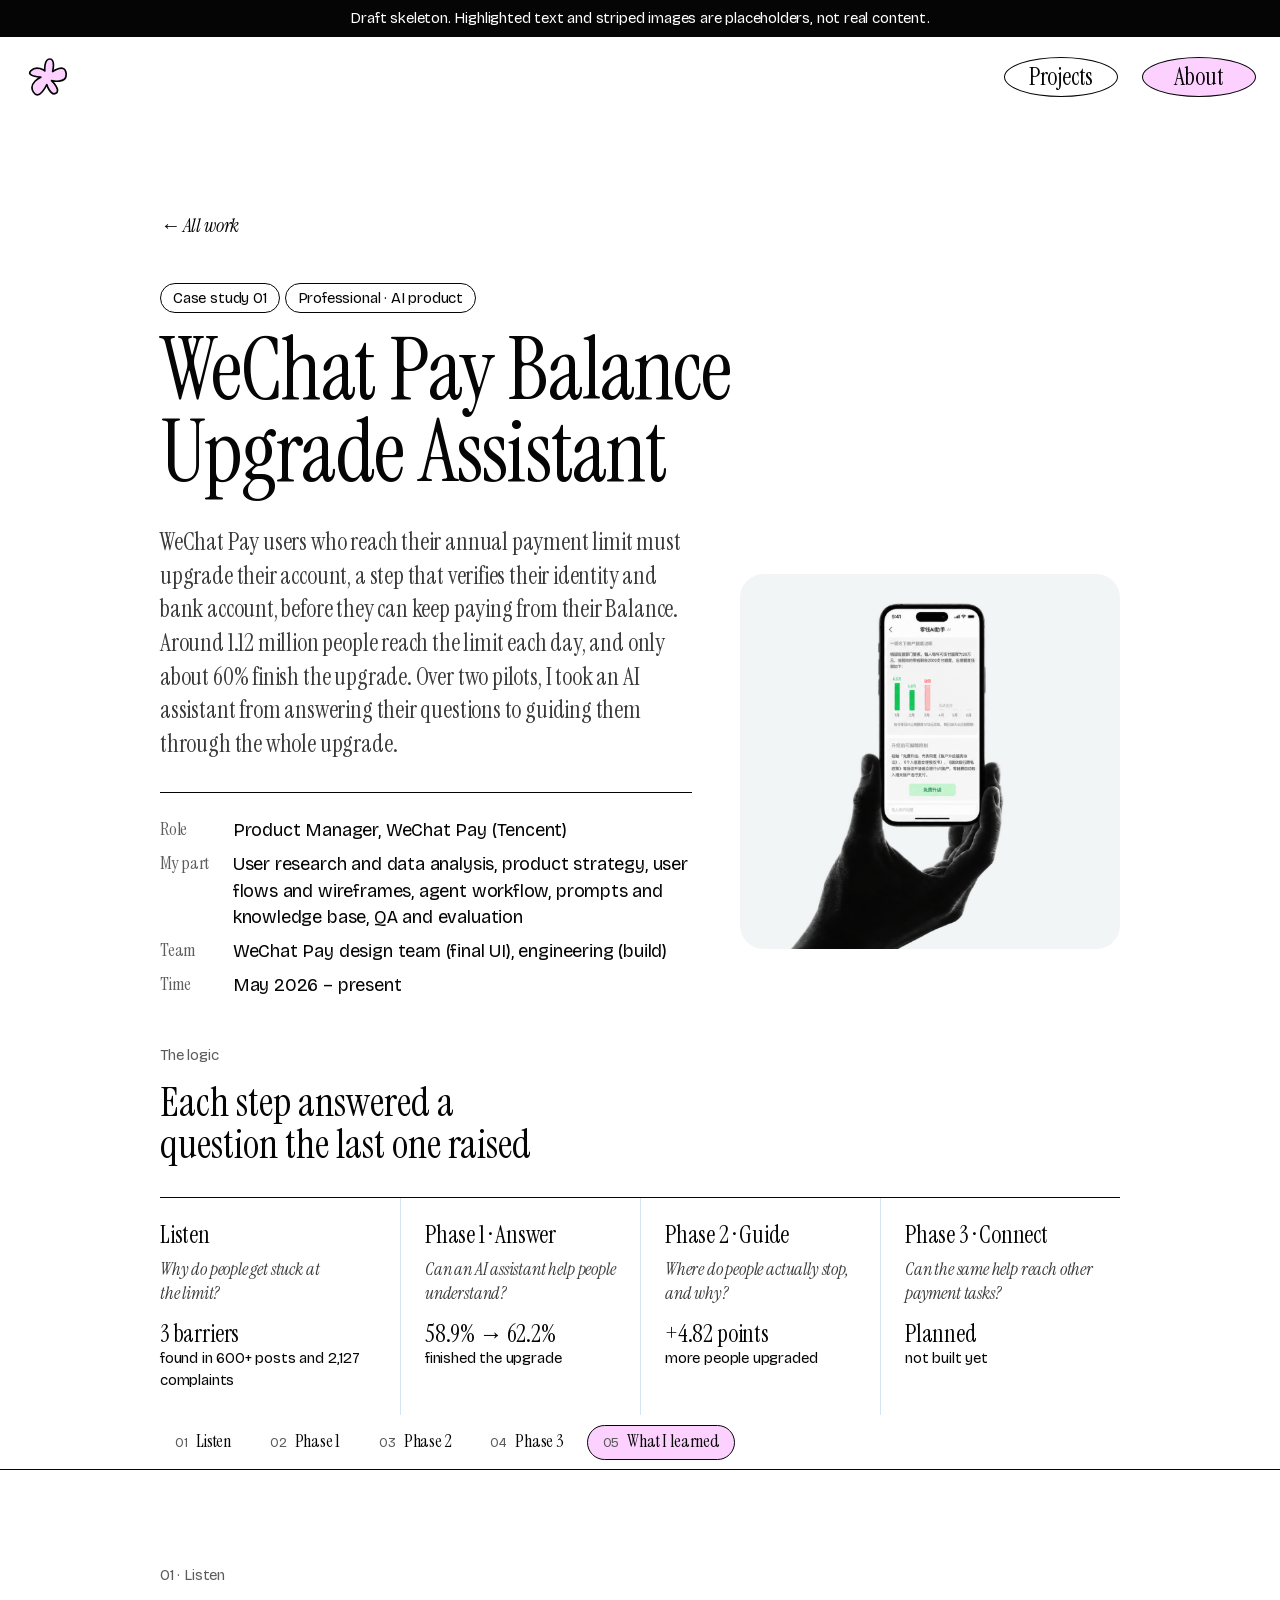
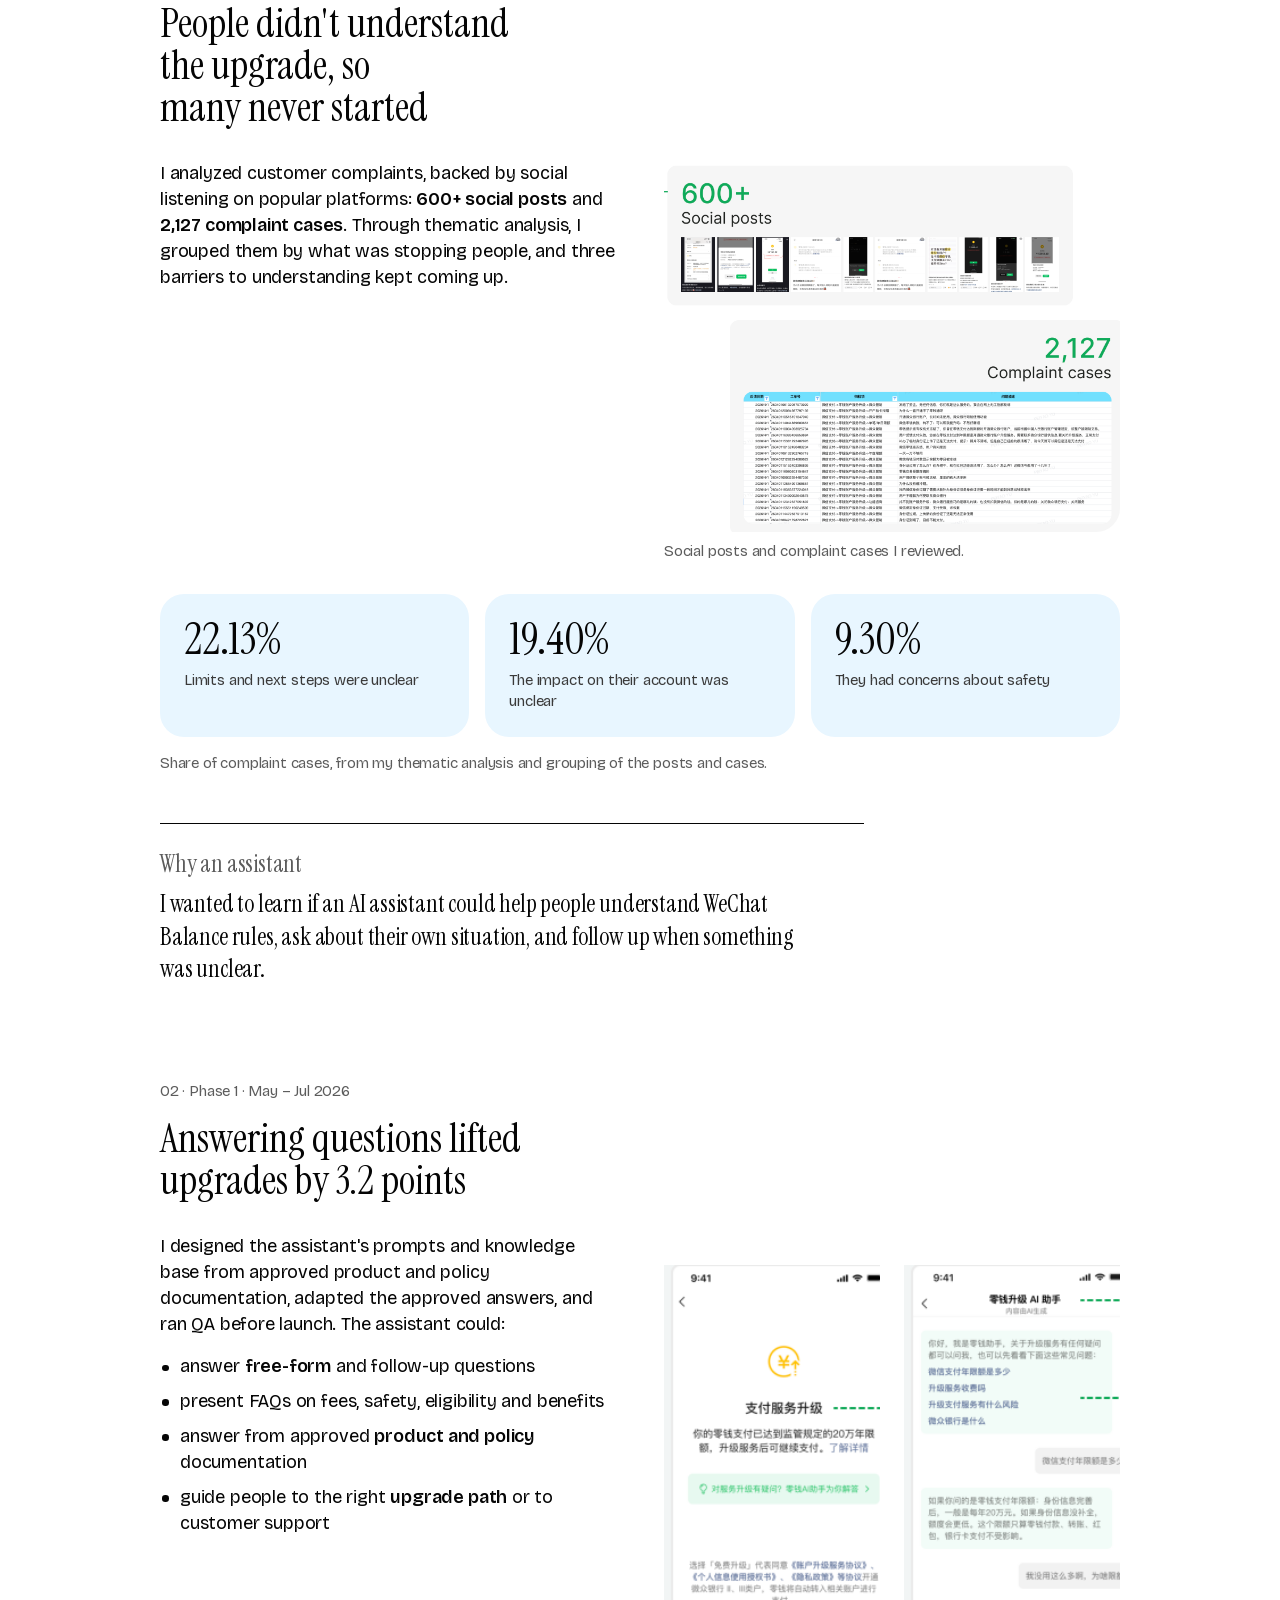
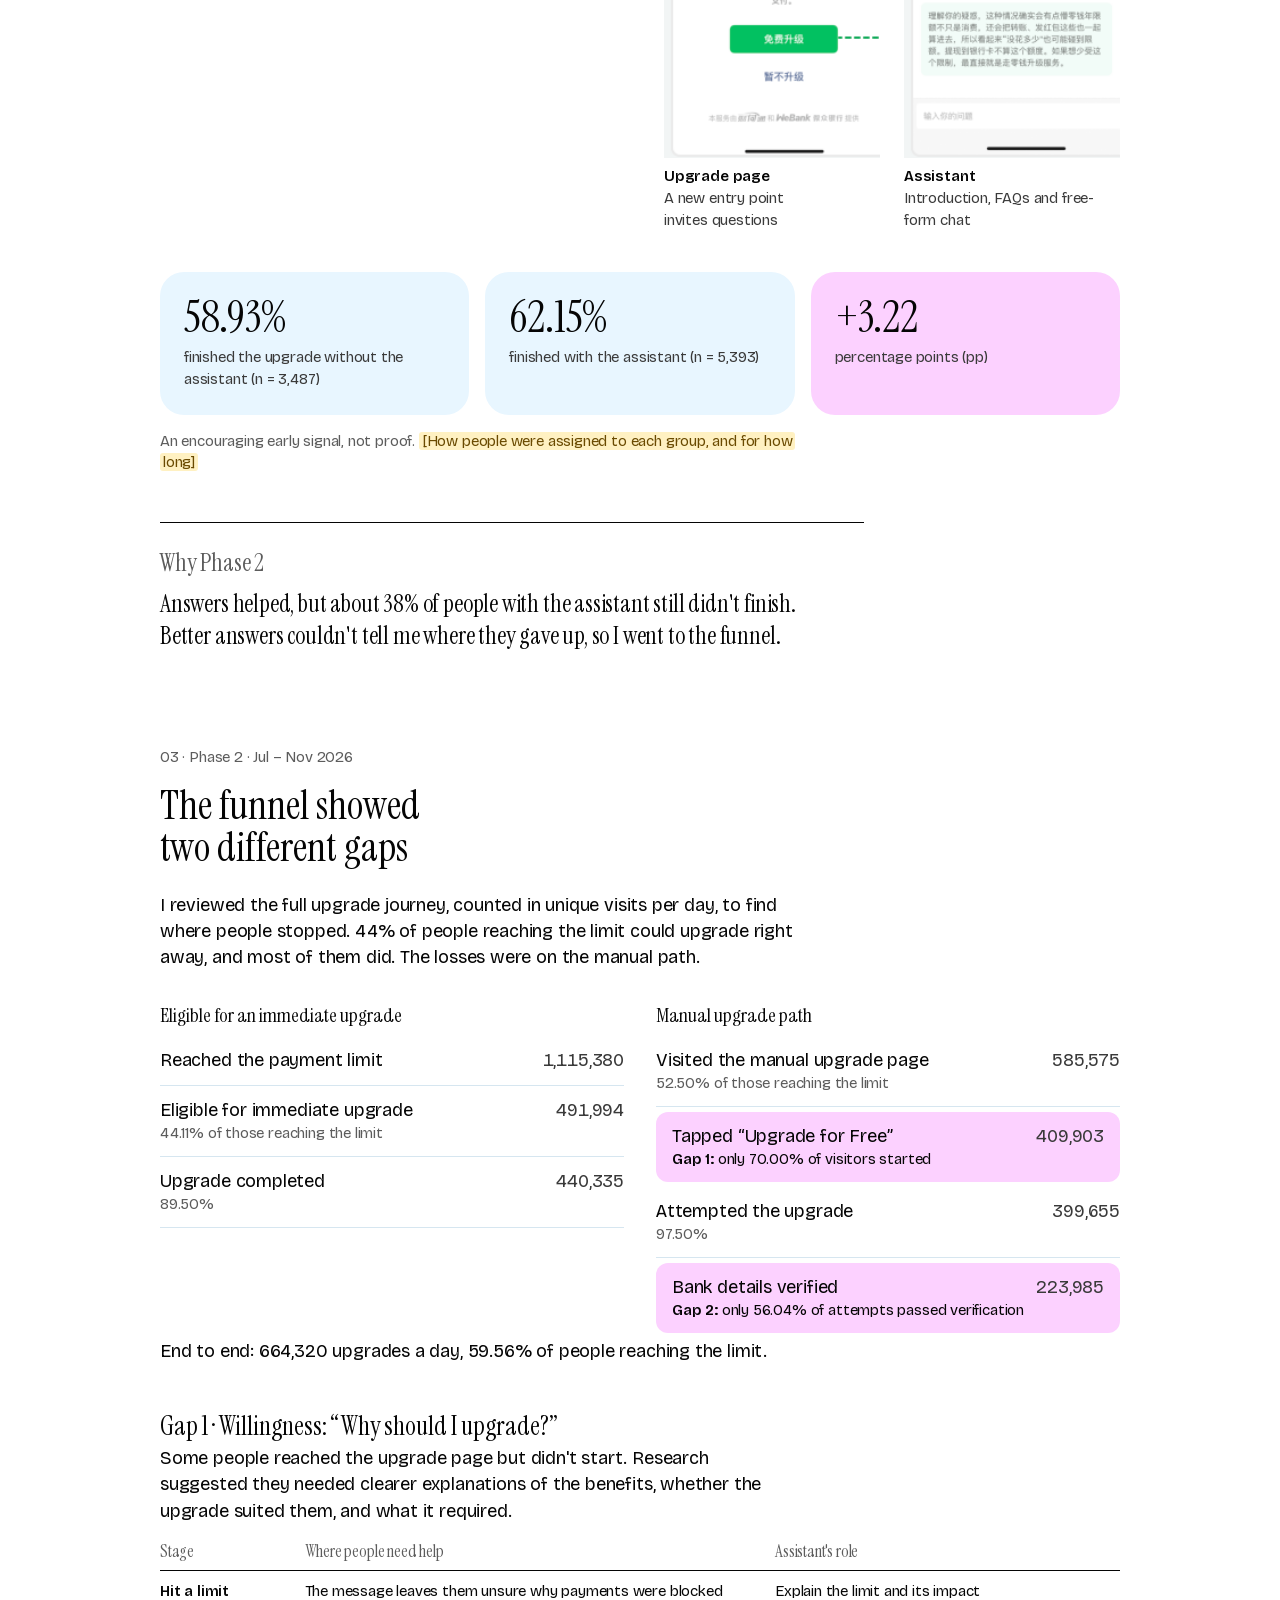
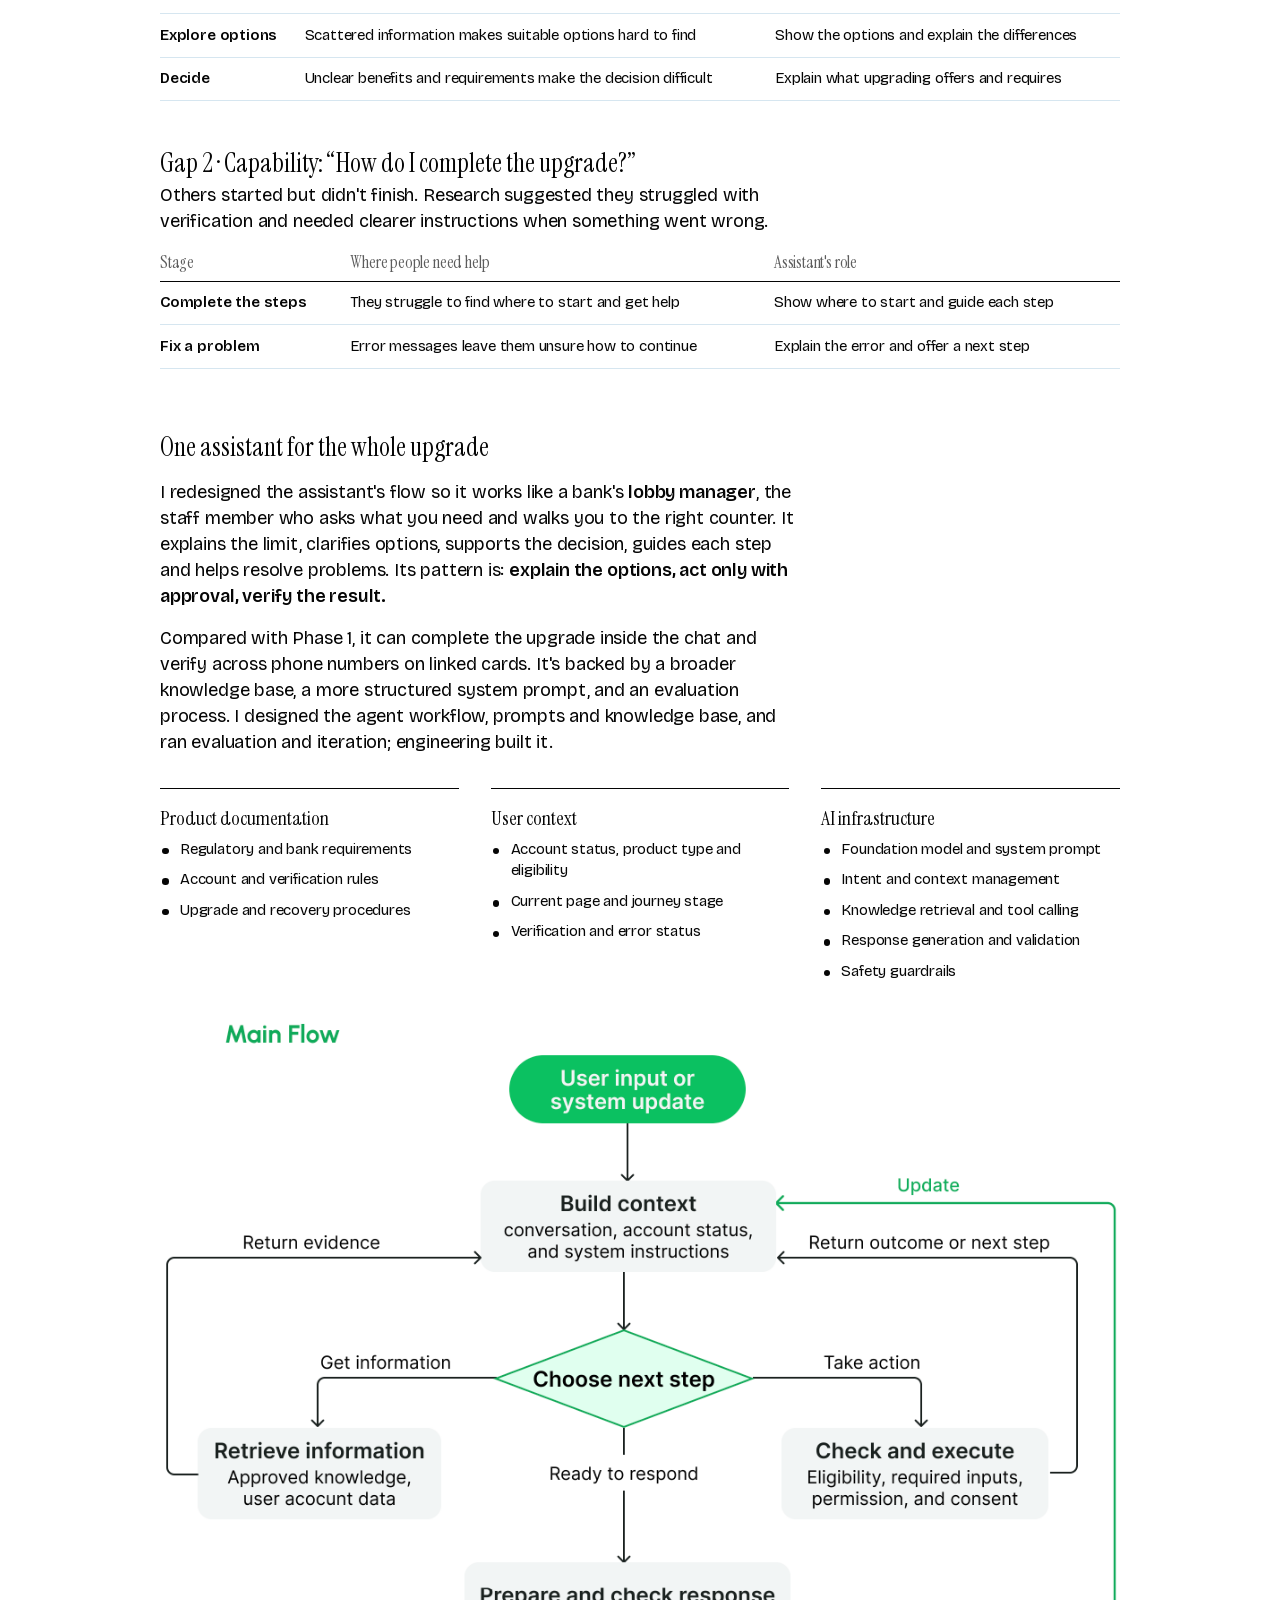
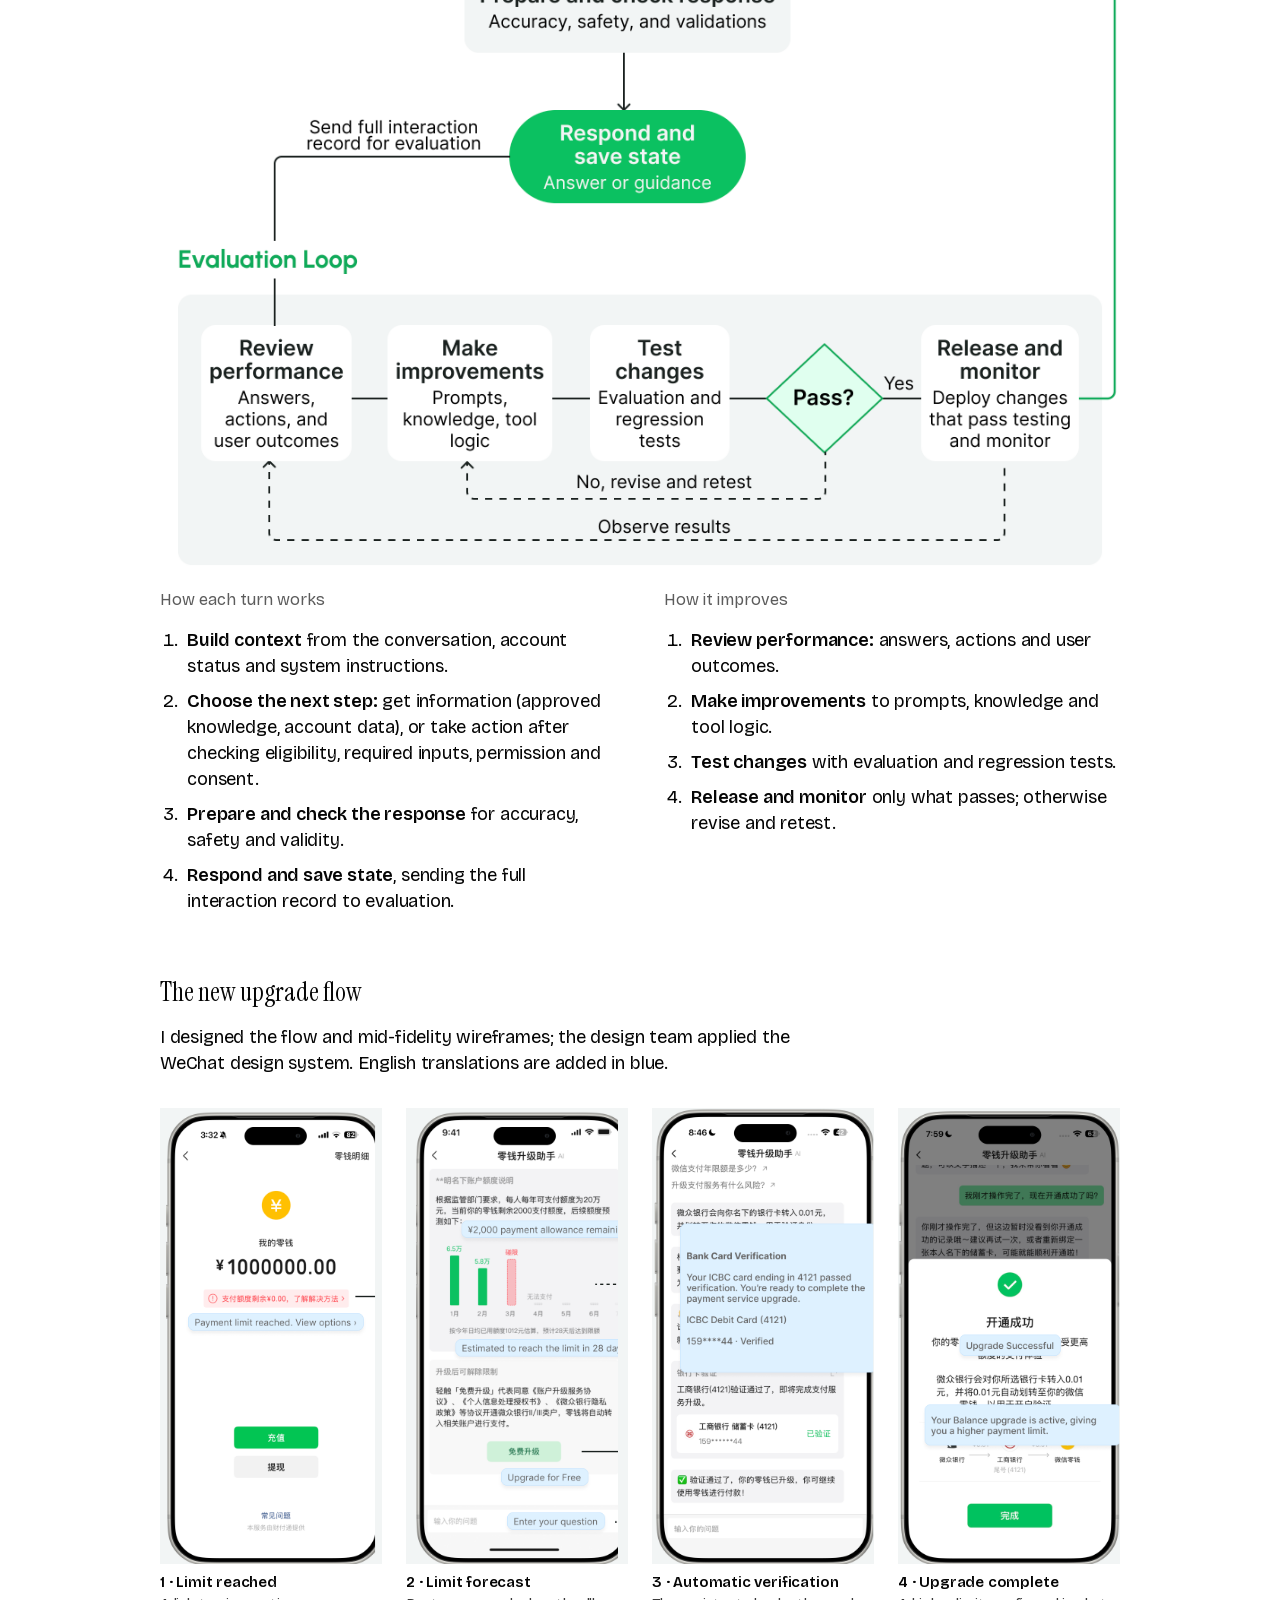
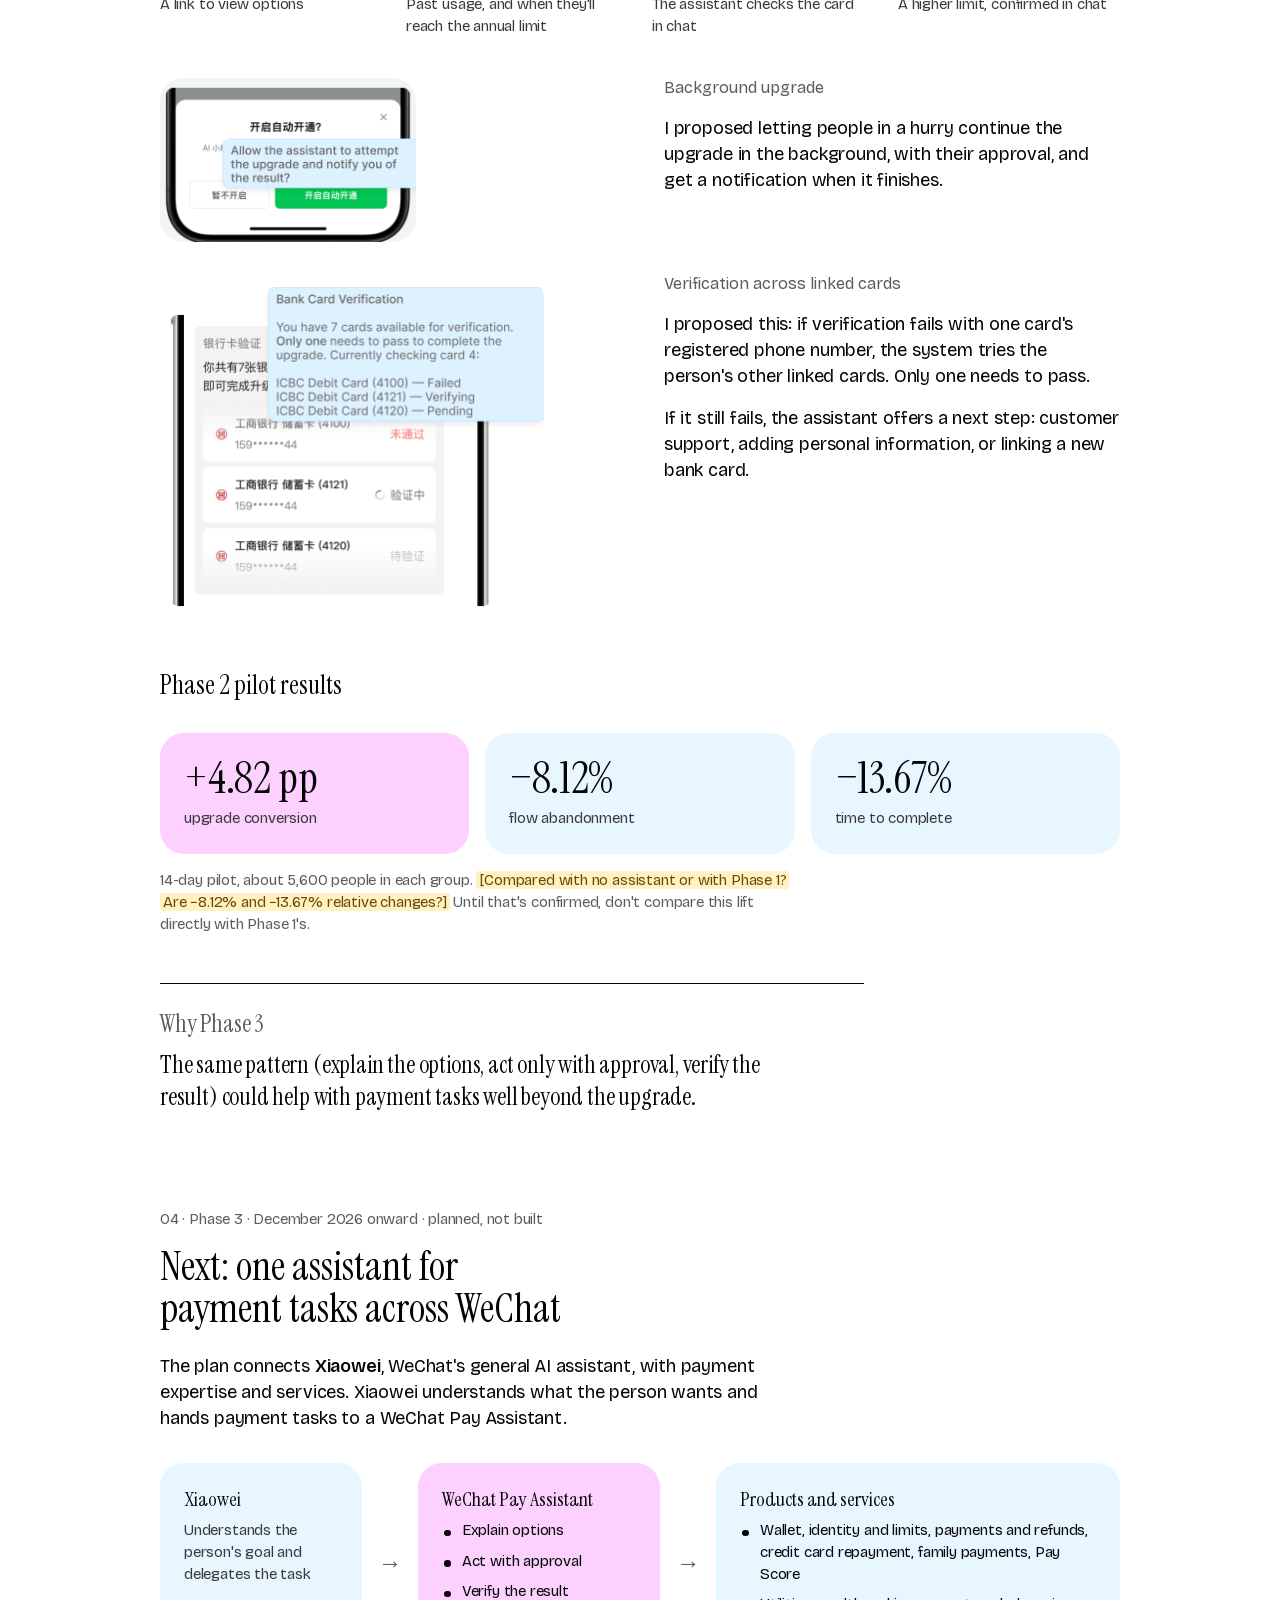
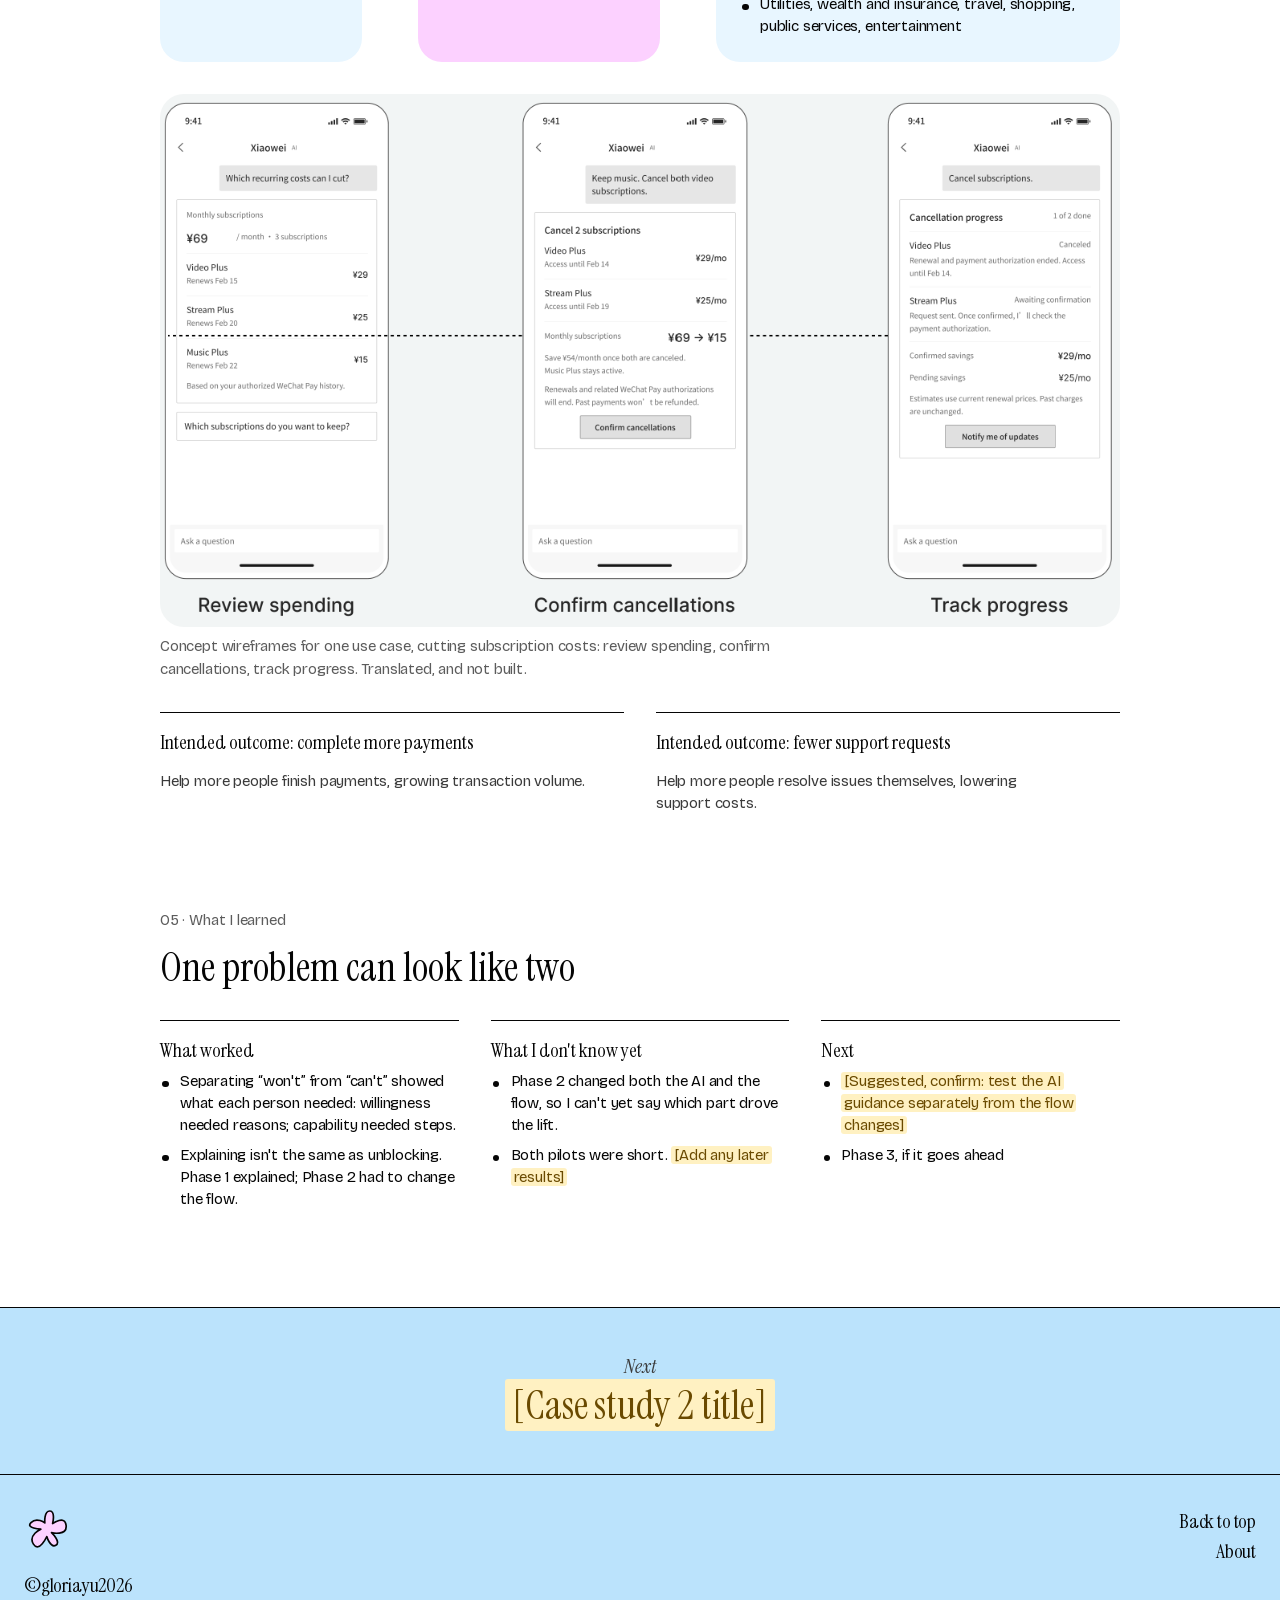
==== work/case-01.html @ 104978f1 "Grad portfolio site (draft, noindex): homepage + WeChat Pay case study" ====
<!doctype html>
<html lang="en">
<head>
  <meta charset="utf-8">
  <meta name="viewport" content="width=device-width, initial-scale=1">
  <title>WeChat Pay Balance Upgrade Assistant · Gloria Yu</title>
  <meta name="description" content="How I helped WeChat Pay users understand their payment limit and finish upgrading. Draft.">
  <meta name="robots" content="noindex, nofollow">
  <link rel="stylesheet" href="../assets/css/site.css">
  <script src="../assets/js/site.js" defer></script>
</head>
<body>
<!--
  CASE STUDY TEMPLATE
  ===================
  To make a new case study, copy this file (for example to case-04.html),
  then change: <title>, the hero, the "At a glance" block, each chapter, and the "Next" link.
  Paths are relative (../assets/...), so the site works at a domain root or under /repo-name/.

  Content rules:
  - Everything inside <span class="ph"> or marked "Placeholder" is not real yet.
  - No numbers, quotes, awards or results until Gloria has confirmed them.
  - Say who did what. "We" for team work, "I" only for her own part.
  - Leave out anything confidential: client names, internal data, screenshots she can't share.
-->
  <a class="skip-link" href="#main">Skip to content</a>
  <p class="draft-banner">Draft skeleton. Highlighted text and striped images are placeholders, not real content.</p>

  <header class="site-header">
    <div class="bar">
      <a class="mark" href="../index.html" aria-label="Gloria Yu, home"><svg viewBox="0 0 35 32" aria-hidden="true" focusable="false"><path d="M 16.312 0 C 21.633 0.022 19.208 10.067 19.208 10.067 C 19.208 10.067 31.686 1.209 32.052 10.121 C 32.418 19.032 20.47 17.872 20.47 17.872 C 20.47 17.872 31.456 24.923 24.81 26.694 C 18.163 28.466 14.97 20.692 14.97 20.692 C 14.97 20.692 10.726 29.71 6.434 27.206 C 2.142 24.702 9.596 16.985 9.596 16.985 C 9.596 16.985 -2.964 18.217 0.655 9.989 C 4.275 1.761 14.216 10.864 14.216 10.864 C 14.216 10.864 10.992 -0.022 16.312 0 Z" fill="#fcd1ff" stroke="#050505" stroke-width="1.4" stroke-linejoin="round" transform="translate(1.341 3.419) rotate(510 16.03 13.822)"/></svg></a>
      <nav class="site-nav" aria-label="Main">
        <ul>
          <li><a class="pill" href="../index.html#work" aria-current="page">Projects</a></li>
          <li><a class="pill" href="../index.html#about">About</a></li>
        </ul>
      </nav>
    </div>
  </header>

  <main id="main">
    <article class="cs">
      <!--
        WECHAT PAY CASE STUDY v3 (Nov 16, 2026) — revised after a five-reviewer pass
        (strength vs slides, readability, images, role/storyline, visual complexity).
        Source: Gloria's Figma deck (section 106:82) + her Nov 14 corrections.
        Rules: pp = percentage points; Phase 3 is planned, not built; "lobby manager";
        her role stays separate from the design team and engineering.
        Before publishing: confirm Tencent is OK with these figures and screens being public.
      -->

      <!-- ============ HERO ============ -->
      <header class="case-hero wrap">
        <a class="back-link" href="../index.html#work">← All work</a>
        <p><span class="tag">Case study 01</span> <span class="tag">Professional · AI product</span></p>
        <h1>WeChat Pay Balance Upgrade Assistant</h1>
        <div class="hero-grid">
          <div>
            <p class="lede">WeChat Pay users who reach their annual payment limit must upgrade their account, a step that verifies their identity and bank account, before they can keep paying from their Balance. Around 1.12 million people reach the limit each day, and only about 60% finish the upgrade. Over two pilots, I took an AI assistant from answering their questions to guiding them through the whole upgrade.</p>
            <dl class="facts">
              <dt>Role</dt><dd>Product Manager, WeChat Pay (Tencent)</dd>
              <dt>My part</dt><dd>User research and data analysis, product strategy, user flows and wireframes, agent workflow, prompts and knowledge base, QA and evaluation</dd>
              <dt>Team</dt><dd>WeChat Pay design team (final UI), engineering (build)</dd>
              <dt>Time</dt><dd>May 2026 – present</dd>
            </dl>
          </div>
          <figure>
            <img src="../assets/img/wechat/cover-hand.png" width="1162" height="1146"
                 alt="A hand holding a phone with the assistant showing past payment usage and a forecast of when the annual limit will be reached.">
          </figure>
        </div>
      </header>

      <!-- ============ THE LOGIC ============ -->
      <section class="wrap" aria-labelledby="logic-title">
        <p class="meta-line">The logic</p>
        <h2 id="logic-title">Each step answered a question the last one raised</h2>
        <ol class="logic">
          <li>
            <p class="step">Listen</p>
            <p class="q">Why do people get stuck at the limit?</p>
            <p class="res"><b>3 barriers</b>found in 600+ posts and 2,127 complaints</p>
          </li>
          <li>
            <p class="step">Phase 1 · Answer</p>
            <p class="q">Can an AI assistant help people understand?</p>
            <p class="res"><b>58.9% → 62.2%</b>finished the upgrade</p>
          </li>
          <li>
            <p class="step">Phase 2 · Guide</p>
            <p class="q">Where do people actually stop, and why?</p>
            <p class="res"><b>+4.82 points</b>more people upgraded</p>
          </li>
          <li>
            <p class="step">Phase 3 · Connect</p>
            <p class="q">Can the same help reach other payment tasks?</p>
            <p class="res"><b>Planned</b>not built yet</p>
          </li>
        </ol>
      </section>

      <!-- ============ CHAPTER NAV ============ -->
      <nav class="chapters" aria-label="Chapters">
        <div class="wrap">
          <ol>
            <li><a href="#listen"><span>01</span> Listen</a></li>
            <li><a href="#phase1"><span>02</span> Phase 1</a></li>
            <li><a href="#phase2"><span>03</span> Phase 2</a></li>
            <li><a href="#phase3"><span>04</span> Phase 3</a></li>
            <li><a href="#reflect"><span>05</span> What I learned</a></li>
          </ol>
        </div>
      </nav>

      <!-- ============ 01 LISTEN ============ -->
      <section class="chapter wrap" id="listen" aria-labelledby="listen-title">
        <p class="meta-line">01 · Listen</p>
        <h2 id="listen-title">People didn't understand the upgrade, so many never started</h2>
        <div class="split2">
          <div>
            <p>I analyzed customer complaints, backed by social listening on popular platforms: <strong>600+ social posts</strong> and <strong>2,127 complaint cases</strong>. Through thematic analysis, I grouped them by what was stopping people, and three barriers to understanding kept coming up.</p>
          </div>
          <figure>
            <img src="../assets/img/wechat/p1-listening.png" width="803" height="655" loading="lazy"
                 alt="A sample of the 600+ social posts and the log of 2,127 complaint cases that were analyzed.">
            <figcaption>Social posts and complaint cases I reviewed.</figcaption>
          </figure>
        </div>
        <div class="card-row">
          <div class="card"><div class="num">22.13%</div><div class="lbl">Limits and next steps were unclear</div></div>
          <div class="card"><div class="num">19.40%</div><div class="lbl">The impact on their account was unclear</div></div>
          <div class="card"><div class="num">9.30%</div><div class="lbl">They had concerns about safety</div></div>
        </div>
        <p class="note">Share of complaint cases, from my thematic analysis and grouping of the posts and cases.</p>

        <div class="why">
          <p class="meta-line">Why an assistant</p>
          <p>I wanted to learn if an AI assistant could help people understand WeChat Balance rules, ask about their own situation, and follow up when something was unclear.</p>
        </div>
      </section>

      <!-- ============ 02 PHASE 1 ============ -->
      <section class="chapter wrap" id="phase1" aria-labelledby="phase1-title">
        <p class="meta-line">02 · Phase 1 · May – Jul 2026</p>
        <h2 id="phase1-title">Answering questions lifted upgrades by 3.2 points</h2>
        <div class="split2">
          <div>
            <p>I designed the assistant's prompts and knowledge base from approved product and policy documentation, adapted the approved answers, and ran QA before launch. The assistant could:</p>
            <ul class="bullets">
              <li>answer <strong>free-form</strong> and follow-up questions</li>
              <li>present FAQs on fees, safety, eligibility and benefits</li>
              <li>answer from approved <strong>product and policy</strong> documentation</li>
              <li>guide people to the right <strong>upgrade path</strong> or to customer support</li>
            </ul>
          </div>
          <ul class="phones phones--two">
            <li><img src="../assets/img/wechat/p1-upgrade-page.png" width="190" height="434" loading="lazy" alt="Balance Upgrade page with an entry point: Questions about upgrading? Ask the Balance AI Assistant."><p class="cap"><b>Upgrade page</b>A new entry point invites questions</p></li>
            <li><img src="../assets/img/wechat/p1-assistant-page.png" width="190" height="434" loading="lazy" alt="The assistant page with an introduction, FAQs and free-form questions and answers."><p class="cap"><b>Assistant</b>Introduction, FAQs and free-form chat</p></li>
          </ul>
        </div>
        <div class="card-row">
          <div class="card"><div class="num">58.93%</div><div class="lbl">finished the upgrade without the assistant (n = 3,487)</div></div>
          <div class="card"><div class="num">62.15%</div><div class="lbl">finished with the assistant (n = 5,393)</div></div>
          <div class="card card--key"><div class="num">+3.22</div><div class="lbl">percentage points (pp)</div></div>
        </div>
        <p class="note">An encouraging early signal, not proof. <span class="ph">[How people were assigned to each group, and for how long]</span></p>

        <div class="why">
          <p class="meta-line">Why Phase 2</p>
          <p>Answers helped, but about 38% of people with the assistant still didn't finish. Better answers couldn't tell me where they gave up, so I went to the funnel.</p>
        </div>
      </section>

      <!-- ============ 03 PHASE 2 ============ -->
      <section class="chapter wrap" id="phase2" aria-labelledby="phase2-title">
        <p class="meta-line">03 · Phase 2 · Jul – Nov 2026</p>
        <h2 id="phase2-title">The funnel showed two different gaps</h2>
        <p style="margin-top:var(--s3)">I reviewed the full upgrade journey, counted in unique visits per day, to find where people stopped. 44% of people reaching the limit could upgrade right away, and most of them did. The losses were on the manual path.</p>

        <div class="funnel">
          <div>
            <h4>Eligible for an immediate upgrade</h4>
            <ol>
              <li>Reached the payment limit<span class="n">1,115,380</span></li>
              <li>Eligible for immediate upgrade<span class="n">491,994</span><span class="r">44.11% of those reaching the limit</span></li>
              <li>Upgrade completed<span class="n">440,335</span><span class="r">89.50%</span></li>
            </ol>
          </div>
          <div>
            <h4>Manual upgrade path</h4>
            <ol>
              <li>Visited the manual upgrade page<span class="n">585,575</span><span class="r">52.50% of those reaching the limit</span></li>
              <li class="gap">Tapped “Upgrade for Free”<span class="n">409,903</span><span class="r"><strong>Gap 1:</strong> only 70.00% of visitors started</span></li>
              <li>Attempted the upgrade<span class="n">399,655</span><span class="r">97.50%</span></li>
              <li class="gap">Bank details verified<span class="n">223,985</span><span class="r"><strong>Gap 2:</strong> only 56.04% of attempts passed verification</span></li>
            </ol>
          </div>
        </div>
        <p class="total">End to end: 664,320 upgrades a day, 59.56% of people reaching the limit.</p>

        <div class="gaps2">
          <div>
            <h3>Gap 1 · Willingness: “Why should I upgrade?”</h3>
            <p>Some people reached the upgrade page but didn't start. Research suggested they needed clearer explanations of the benefits, whether the upgrade suited them, and what it required.</p>
            <table>
              <thead><tr><th>Stage</th><th>Where people need help</th><th>Assistant's role</th></tr></thead>
              <tbody>
                <tr><td>Hit a limit</td><td>The message leaves them unsure why payments were blocked</td><td>Explain the limit and its impact</td></tr>
                <tr><td>Explore options</td><td>Scattered information makes suitable options hard to find</td><td>Show the options and explain the differences</td></tr>
                <tr><td>Decide</td><td>Unclear benefits and requirements make the decision difficult</td><td>Explain what upgrading offers and requires</td></tr>
              </tbody>
            </table>
          </div>
          <div>
            <h3>Gap 2 · Capability: “How do I complete the upgrade?”</h3>
            <p>Others started but didn't finish. Research suggested they struggled with verification and needed clearer instructions when something went wrong.</p>
            <table>
              <thead><tr><th>Stage</th><th>Where people need help</th><th>Assistant's role</th></tr></thead>
              <tbody>
                <tr><td>Complete the steps</td><td>They struggle to find where to start and get help</td><td>Show where to start and guide each step</td></tr>
                <tr><td>Fix a problem</td><td>Error messages leave them unsure how to continue</td><td>Explain the error and offer a next step</td></tr>
              </tbody>
            </table>
          </div>
        </div>

        <h3 style="margin-top:var(--s6)">One assistant for the whole upgrade</h3>
        <p>I redesigned the assistant's flow so it works like a bank's <strong>lobby manager</strong>, the staff member who asks what you need and walks you to the right counter. It explains the limit, clarifies options, supports the decision, guides each step and helps resolve problems. Its pattern is: <strong>explain the options, act only with approval, verify the result.</strong></p>
        <p>Compared with Phase 1, it can complete the upgrade inside the chat and verify across phone numbers on linked cards. It's backed by a broader knowledge base, a more structured system prompt, and an evaluation process. I designed the agent workflow, prompts and knowledge base, and ran evaluation and iteration; engineering built it.</p>

        <div class="cols3">
          <div>
            <h4>Product documentation</h4>
            <ul class="bullets"><li>Regulatory and bank requirements</li><li>Account and verification rules</li><li>Upgrade and recovery procedures</li></ul>
          </div>
          <div>
            <h4>User context</h4>
            <ul class="bullets"><li>Account status, product type and eligibility</li><li>Current page and journey stage</li><li>Verification and error status</li></ul>
          </div>
          <div>
            <h4>AI infrastructure</h4>
            <ul class="bullets"><li>Foundation model and system prompt</li><li>Intent and context management</li><li>Knowledge retrieval and tool calling</li><li>Response generation and validation</li><li>Safety guardrails</li></ul>
          </div>
        </div>

        <figure class="full">
          <img src="../assets/img/wechat/p2-agent-flow.png" width="1072" height="1286" loading="lazy"
               alt="Agent flow and evaluation loop diagram, described in the numbered steps below.">
        </figure>
        <div class="split2" style="margin-top:var(--s3)">
          <div>
            <h4 class="meta-line" style="font-size:1rem">How each turn works</h4>
            <ol class="steps">
              <li><strong>Build context</strong> from the conversation, account status and system instructions.</li>
              <li><strong>Choose the next step:</strong> get information (approved knowledge, account data), or take action after checking eligibility, required inputs, permission and consent.</li>
              <li><strong>Prepare and check the response</strong> for accuracy, safety and validity.</li>
              <li><strong>Respond and save state</strong>, sending the full interaction record to evaluation.</li>
            </ol>
          </div>
          <div>
            <h4 class="meta-line" style="font-size:1rem">How it improves</h4>
            <ol class="steps">
              <li><strong>Review performance:</strong> answers, actions and user outcomes.</li>
              <li><strong>Make improvements</strong> to prompts, knowledge and tool logic.</li>
              <li><strong>Test changes</strong> with evaluation and regression tests.</li>
              <li><strong>Release and monitor</strong> only what passes; otherwise revise and retest.</li>
            </ol>
          </div>
        </div>

        <h3 style="margin-top:var(--s6)">The new upgrade flow</h3>
        <p>I designed the flow and mid-fidelity wireframes; the design team applied the WeChat design system. English translations are added in blue.</p>
        <ul class="phones">
          <li><img src="../assets/img/wechat/flow-1-limit.png" width="292" height="600" loading="lazy" alt="Balance page showing the payment limit has been reached, with a link to view options."><p class="cap"><b>1 · Limit reached</b>A link to view options</p></li>
          <li><img src="../assets/img/wechat/flow-2-home.png" width="292" height="600" loading="lazy" alt="Assistant home page with a chart of past payment usage and an estimate of when the limit will be reached."><p class="cap"><b>2 · Limit forecast</b>Past usage, and when they'll reach the annual limit</p></li>
          <li><img src="../assets/img/wechat/flow-3-verify.png" width="292" height="600" loading="lazy" alt="The assistant verifies a bank card automatically: ICBC card ending 4121 passed verification."><p class="cap"><b>3 · Automatic verification</b>The assistant checks the card in chat</p></li>
          <li><img src="../assets/img/wechat/flow-5-complete.png" width="292" height="600" loading="lazy" alt="Upgrade successful screen: the Balance upgrade is active, with a higher payment limit."><p class="cap"><b>4 · Upgrade complete</b>A higher limit, confirmed in chat</p></li>
        </ul>

        <div class="split2">
          <figure><img src="../assets/img/wechat/flow-4-background.png" width="262" height="168" loading="lazy" alt="Dialog: allow the assistant to attempt the upgrade and notify you of the result?" style="max-width:16rem"></figure>
          <div>
            <h4 class="meta-line" style="font-size:1rem">Background upgrade</h4>
            <p>I proposed letting people in a hurry continue the upgrade in the background, with their approval, and get a notification when it finishes.</p>
          </div>
        </div>
        <div class="split2">
          <figure><img src="../assets/img/wechat/p2-cards-verify.png" width="385" height="334" loading="lazy" alt="The assistant checks several linked bank cards in turn: one failed, one verifying, one pending." style="max-width:24rem"></figure>
          <div>
            <h4 class="meta-line" style="font-size:1rem">Verification across linked cards</h4>
            <p>I proposed this: if verification fails with one card's registered phone number, the system tries the person's other linked cards. Only one needs to pass.</p>
            <p>If it still fails, the assistant offers a next step: customer support, adding personal information, or linking a new bank card.</p>
          </div>
        </div>

        <h3 style="margin-top:var(--s6)">Phase 2 pilot results</h3>
        <div class="card-row">
          <div class="card card--key"><div class="num">+4.82 pp</div><div class="lbl">upgrade conversion</div></div>
          <div class="card"><div class="num">−8.12%</div><div class="lbl">flow abandonment</div></div>
          <div class="card"><div class="num">−13.67%</div><div class="lbl">time to complete</div></div>
        </div>
        <p class="note">14-day pilot, about 5,600 people in each group. <span class="ph">[Compared with no assistant or with Phase 1? Are −8.12% and −13.67% relative changes?]</span> Until that's confirmed, don't compare this lift directly with Phase 1's.</p>

        <div class="why">
          <p class="meta-line">Why Phase 3</p>
          <p>The same pattern (explain the options, act only with approval, verify the result) could help with payment tasks well beyond the upgrade.</p>
        </div>
      </section>

      <!-- ============ 04 PHASE 3 ============ -->
      <section class="chapter wrap" id="phase3" aria-labelledby="phase3-title">
        <p class="meta-line">04 · Phase 3 · December 2026 onward · planned, not built</p>
        <h2 id="phase3-title">Next: one assistant for payment tasks across WeChat</h2>
        <p style="margin-top:var(--s3)">The plan connects <strong>Xiaowei</strong>, WeChat's general AI assistant, with payment expertise and services. Xiaowei understands what the person wants and hands payment tasks to a WeChat Pay Assistant.</p>
        <div class="system">
          <div class="card"><h4>Xiaowei</h4><p class="lbl" style="margin:0">Understands the person's goal and delegates the task</p></div>
          <div class="arrow" aria-hidden="true">→</div>
          <div class="card card--key"><h4>WeChat Pay Assistant</h4><ul class="bullets"><li>Explain options</li><li>Act with approval</li><li>Verify the result</li></ul></div>
          <div class="arrow" aria-hidden="true">→</div>
          <div class="card"><h4>Products and services</h4><ul class="bullets"><li>Wallet, identity and limits, payments and refunds, credit card repayment, family payments, Pay Score</li><li>Utilities, wealth and insurance, travel, shopping, public services, entertainment</li></ul></div>
        </div>
        <figure class="full">
          <img src="../assets/img/wechat/p3-concept.png" width="1195" height="664" loading="lazy"
               alt="Concept wireframes, translated: review spending, confirm cancellations, track progress.">
          <figcaption>Concept wireframes for one use case, cutting subscription costs: review spending, confirm cancellations, track progress. Translated, and not built.</figcaption>
        </figure>
        <div class="cols3" style="grid-template-columns:repeat(auto-fit,minmax(16rem,1fr))">
          <div><h4>Intended outcome: complete more payments</h4><p class="note" style="color:var(--ink-2)">Help more people finish payments, growing transaction volume.</p></div>
          <div><h4>Intended outcome: fewer support requests</h4><p class="note" style="color:var(--ink-2)">Help more people resolve issues themselves, lowering support costs.</p></div>
        </div>
      </section>

      <!-- ============ 05 WHAT I LEARNED ============ -->
      <section class="chapter wrap" id="reflect" aria-labelledby="reflect-title">
        <p class="meta-line">05 · What I learned</p>
        <h2 id="reflect-title">One problem can look like two</h2>
        <div class="cols3">
          <div>
            <h4>What worked</h4>
            <ul class="bullets">
              <li>Separating “won't” from “can't” showed what each person needed: willingness needed reasons; capability needed steps.</li>
              <li>Explaining isn't the same as unblocking. Phase 1 explained; Phase 2 had to change the flow.</li>
            </ul>
          </div>
          <div>
            <h4>What I don't know yet</h4>
            <ul class="bullets">
              <li>Phase 2 changed both the AI and the flow, so I can't yet say which part drove the lift.</li>
              <li>Both pilots were short. <span class="ph">[Add any later results]</span></li>
            </ul>
          </div>
          <div>
            <h4>Next</h4>
            <ul class="bullets">
              <li><span class="ph">[Suggested, confirm: test the AI guidance separately from the flow changes]</span></li>
              <li>Phase 3, if it goes ahead</li>
            </ul>
          </div>
        </div>
      </section>
    </article>

    <nav class="next-case" aria-label="Next case study">
      <div class="wrap">
        <a href="case-02.html"><p class="eyebrow">Next</p><strong><span class="ph">[Case study 2 title]</span></strong></a>
      </div>
    </nav>
  </main>

  <footer class="site-footer">
    <div class="bar">
      <div>
        <a class="mark" href="../index.html" aria-label="Gloria Yu, home"><svg viewBox="0 0 35 32" aria-hidden="true" focusable="false"><path d="M 16.312 0 C 21.633 0.022 19.208 10.067 19.208 10.067 C 19.208 10.067 31.686 1.209 32.052 10.121 C 32.418 19.032 20.47 17.872 20.47 17.872 C 20.47 17.872 31.456 24.923 24.81 26.694 C 18.163 28.466 14.97 20.692 14.97 20.692 C 14.97 20.692 10.726 29.71 6.434 27.206 C 2.142 24.702 9.596 16.985 9.596 16.985 C 9.596 16.985 -2.964 18.217 0.655 9.989 C 4.275 1.761 14.216 10.864 14.216 10.864 C 14.216 10.864 10.992 -0.022 16.312 0 Z" fill="#fcd1ff" stroke="#050505" stroke-width="1.4" stroke-linejoin="round" transform="translate(1.341 3.419) rotate(510 16.03 13.822)"/></svg></a>
        <p>©gloriayu<span data-year>2026</span></p>
      </div>
      <ul>
        <li><a href="#main">Back to top</a></li>
        <li><a href="../index.html#about">About</a></li>
      </ul>
    </div>
  </footer>
</body>
</html>
---- assets/css/site.css ----
/* ==========================================================================
   Gloria Yu — graduate application portfolio (skeleton)
   Visual language follows Gloria's own Framer site (gloriayu.framer.website):
   Instrument Serif + Bricolage Grotesque, pixel-cloud sky, pink outlined
   pills, light-blue panels, electric-blue accent, black hairlines, 24px images.
   One stylesheet, no build step. Edit tokens in :root first.
   ========================================================================== */

@font-face {
  font-family: "Instrument Serif";
  src: url("../fonts/instrument-serif-latin.woff2") format("woff2");
  font-weight: 400; font-style: normal; font-display: swap;
}
@font-face {
  font-family: "Instrument Serif";
  src: url("../fonts/instrument-serif-italic-latin.woff2") format("woff2");
  font-weight: 400; font-style: italic; font-display: swap;
}
@font-face {
  font-family: "Bricolage Grotesque";
  src: url("../fonts/bricolage-grotesque-latin.woff2") format("woff2");
  font-weight: 200 800; font-style: normal; font-display: swap;
}

:root {
  /* Color — sampled from her Framer site */
  --white: #ffffff;
  --ink: #050505;
  --ink-2: #3a3a3a;         /* secondary text, 11:1 on white */
  --ink-3: #5c5c5c;         /* captions/meta, 6.6:1 on white */
  --sky: #bbe3fc;           /* light-blue panels */
  --sky-2: #c3e8ff;
  --sky-soft: #e8f6ff;
  --pink: #fcd1ff;          /* pill fill */
  --blue: #002fff;          /* accent: links, focus, "in progress" (8.6:1 on white) */
  --rule: #050505;          /* hairlines are black on her site */
  --rule-soft: #d6e6f0;

  /* Placeholder marking: distinct from her pink so it reads as "not real yet" */
  --ph-bg: #fff1c2;
  --ph-ink: #6a4a00;

  /* Type */
  --serif: "Instrument Serif", "Iowan Old Style", Georgia, serif;
  --sans: "Bricolage Grotesque", -apple-system, BlinkMacSystemFont, "Segoe UI", Arial, sans-serif;

  --t-meta: 0.9375rem;                               /* 15 */
  --t-body: 1.125rem;                                /* 18, her body size */
  --t-lead: clamp(1.25rem, 1.1rem + 0.5vw, 1.5rem);  /* 20–24 */
  --t-h4: 1.25rem;                                   /* 20 */
  --t-h3: clamp(1.625rem, 1.4rem + 0.8vw, 2rem);     /* 26–32 */
  --t-h2: clamp(2rem, 1.6rem + 1.4vw, 2.5rem);       /* 32–40 */
  --t-h1: clamp(3.25rem, 2.2rem + 4vw, 6rem);        /* 52–96 */

  /* Space (8px base) */
  --s1: 0.5rem; --s2: 1rem; --s3: 1.5rem; --s4: 2rem;
  --s5: 3rem; --s6: 4rem; --s7: 6rem; --s8: 8rem;

  --page: 60rem;           /* 960px content column, as on her case pages */
  --wide: 75rem;
  --measure: 40rem;
  --gutter: clamp(1.25rem, 4vw, 1.5rem);
  --radius: 24px;          /* her image radius */
}

/* ---------- Base ---------- */
*, *::before, *::after { box-sizing: border-box; }
html { -webkit-text-size-adjust: 100%; text-size-adjust: 100%; scroll-padding-top: 5rem; }
@media (prefers-reduced-motion: no-preference) { html { scroll-behavior: smooth; } }
body {
  margin: 0;
  background: var(--white);
  color: var(--ink);
  font: 400 var(--t-body)/1.45 var(--sans);
  letter-spacing: -0.01em;
  -webkit-font-smoothing: antialiased;
}
img, svg { display: block; max-width: 100%; height: auto; }
h1, h2, h3, h4 { margin: 0; font-family: var(--serif); font-weight: 400; letter-spacing: 0; text-wrap: balance; }
p { margin: 0 0 var(--s2); text-wrap: pretty; }
p:last-child { margin-bottom: 0; }
ul, ol { margin: 0; padding-left: 1.2em; }
li + li { margin-top: 0.4em; }

a { color: var(--blue); text-decoration-thickness: 1px; text-underline-offset: 0.18em; }
a:hover { text-decoration-thickness: 2px; }
:focus-visible { outline: 2px solid var(--blue); outline-offset: 3px; border-radius: 4px; }

.skip-link {
  position: absolute; left: var(--gutter); top: -10rem; z-index: 100;
  background: var(--ink); color: var(--white); padding: var(--s1) var(--s2);
  border-radius: 999px; text-decoration: none;
}
.skip-link:focus { top: var(--s2); }

.visually-hidden {
  position: absolute !important; width: 1px; height: 1px; overflow: hidden;
  clip: rect(0 0 0 0); clip-path: inset(50%); white-space: nowrap;
}

.wrap { width: 100%; max-width: calc(var(--page) + 2 * var(--gutter)); margin-inline: auto; padding-inline: var(--gutter); }
.wrap--wide { max-width: calc(var(--wide) + 2 * var(--gutter)); }

/* ---------- Draft banner (remove before publishing) ---------- */
.draft-banner {
  margin: 0; background: var(--ink); color: var(--white);
  font: 400 var(--t-meta)/1.4 var(--sans); text-align: center; padding: 0.5rem var(--gutter);
}

/* ---------- Placeholder marking ----------
   Anything wrapped in .ph is not real content yet.
   scripts/check-placeholders.sh counts them before export. */
.ph {
  background: var(--ph-bg); color: var(--ph-ink);
  box-decoration-break: clone; -webkit-box-decoration-break: clone;
  padding: 0 0.2em; border-radius: 3px;
}
.ph-tag {
  display: inline-block; font: 500 0.75rem/1 var(--sans); letter-spacing: 0.02em;
  color: var(--ph-ink); background: var(--ph-bg); border: 1px solid currentColor;
  border-radius: 999px; padding: 0.4em 0.7em; vertical-align: middle; line-height: 1.1;
}

/* ---------- Header: flower mark + pink ellipse pills ---------- */
.site-header { position: relative; z-index: 20; }
.site-header .bar {
  display: flex; align-items: center; justify-content: space-between; gap: var(--s3);
  padding: 18px var(--gutter);
}
.site-header--over { position: absolute; inset: auto 0 auto 0; }
.mark { display: inline-flex; width: 48px; height: 44px; align-items: center; justify-content: center; border-radius: 50%; }
.mark svg { width: 42px; height: auto; transition: transform 500ms cubic-bezier(.2,.7,.2,1); }
.mark:hover svg { transform: rotate(-18deg); }
.site-nav ul { list-style: none; padding: 0; display: flex; gap: clamp(0.5rem, 2vw, 1.5rem); }
.site-nav li + li { margin-top: 0; }
.pill {
  display: inline-flex; align-items: center; justify-content: center;
  min-width: 114px; height: 40px; padding: 0 1.1rem;
  background: var(--pink); color: var(--ink);
  border: 1.5px solid var(--ink); border-radius: 50%;   /* ellipse, like her nav */
  font: 400 1.5rem/1 var(--serif); text-decoration: none;
  transition: background-color 200ms ease, transform 200ms ease;
}
.pill:hover { background: var(--white); text-decoration: none; }
.pill[aria-current="page"] { background: var(--white); }
@media (max-width: 34rem) {
  .pill { min-width: 0; height: 34px; padding: 0 0.85rem; font-size: 1.25rem; }
  .site-nav ul { gap: 0.4rem; }
}

/* ---------- Home: sky hero with wordmark ---------- */
.hero {
  position: relative; min-height: min(720px, 92svh);
  background: var(--sky) url("../img/brand/sky.png") center / cover no-repeat;
  display: grid; grid-template-rows: 1fr auto;
}
.hero-title { display: grid; place-items: center; padding: 120px var(--gutter) var(--s5); }
.hero-title img { width: min(300px, 62vw); }
.explore {
  display: flex; flex-direction: column; align-items: center; gap: 2px;
  border-block: 1px solid var(--rule); padding: 0.6rem 0 0.5rem;
  background: color-mix(in srgb, var(--sky-2) 35%, transparent);
  font: italic 400 1.25rem/1.4 var(--serif); color: var(--ink); text-decoration: none;
}
.explore span[aria-hidden] { font-style: normal; font-family: var(--sans); font-size: 1rem; }
@media (prefers-reduced-motion: no-preference) {
  .explore span[aria-hidden] { animation: nudge 2.4s ease-in-out infinite; }
  @keyframes nudge { 0%, 100% { transform: translateY(0); } 50% { transform: translateY(3px); } }
}

/* ---------- Home: intro band under the sky ---------- */
.intro-band { background: linear-gradient(var(--sky) 0%, var(--sky-2) 12%, var(--white) 100%); }
.intro { padding-block: var(--s6) var(--s7); text-align: center; }
.intro .alt-name { font: 400 var(--t-h3)/1.1 var(--serif); margin-bottom: var(--s3); }
.intro .statement { font: 400 var(--t-h3)/1.2 var(--serif); max-width: 28ch; margin-inline: auto; }
.intro .facts {
  list-style: none; padding: 0; margin-top: var(--s4);
  display: flex; flex-wrap: wrap; justify-content: center; gap: var(--s1);
}
.intro .facts li + li { margin-top: 0; }

/* Outlined tag pill, as on her project cards */
.tag {
  display: inline-flex; align-items: center; min-height: 30px; padding: 4px 12px;
  border: 1px solid var(--ink); border-radius: 999px; background: var(--white);
  font: 400 var(--t-meta)/1.2 var(--sans); color: var(--ink);
}

/* ---------- Home: selected work (staggered two-column grid) ---------- */
.work { padding-block: var(--s6) var(--s7); }
.section-head { text-align: center; margin-bottom: var(--s6); }
.section-head .eyebrow { font: italic 400 1.25rem/1.4 var(--serif); color: var(--ink-2); margin-bottom: var(--s1); }
.section-head h2 { font-size: var(--t-h2); line-height: 1; }

.cards { list-style: none; padding: 0; display: grid; gap: var(--s6) var(--s7); }
.cards > li + li { margin-top: 0; }
@media (min-width: 52rem) {
  .cards { grid-template-columns: 1fr 1fr; }
  .cards > li:nth-child(even) { margin-top: var(--s6); }   /* her stagger */
}
.card { position: relative; display: flex; flex-direction: column; }
.card-media { order: -1; margin: 0 0 var(--s2); border-radius: var(--radius); overflow: hidden; background: var(--sky-soft); }
.card-media img { width: 100%; aspect-ratio: 3 / 2; object-fit: cover; transition: transform 700ms cubic-bezier(.2,.7,.2,1); }
.card:hover .card-media img, .card:focus-within .card-media img { transform: scale(1.03); }
.card-num { display: flex; flex-wrap: wrap; gap: var(--s1); margin-bottom: var(--s2); }
.card h3 { font-size: 2rem; line-height: 1; }
.card .question { font: italic 400 var(--t-lead)/1.3 var(--serif); color: var(--ink-2); margin-top: var(--s1); }
.card .summary { margin-top: var(--s2); color: var(--ink-2); }
.card .cta {
  display: inline-block; margin-top: var(--s3);
  font: 400 1.375rem/1 var(--serif); color: var(--ink); text-decoration: none;
  border-bottom: 1px solid var(--ink); padding-bottom: 2px;
}
.card .cta::after { content: ""; position: absolute; inset: 0; }   /* whole card clickable, one focus stop */
.card .cta span[aria-hidden] { display: inline-block; font-family: var(--sans); font-size: 1rem; transition: transform 200ms ease; }
.card:hover .cta span[aria-hidden] { transform: translateX(4px); }

/* Meta list (Role / Team / Time / Status) */
.meta { display: grid; grid-template-columns: max-content 1fr; gap: 0.35rem var(--s3); margin: var(--s3) 0 0; font-size: var(--t-meta); }
.meta dt { font-family: var(--serif); font-size: 1.125rem; line-height: 1.3; color: var(--ink); }
.meta dd { margin: 0; color: var(--ink-2); line-height: 1.45; }

/* ---------- Home: about (light-blue panel) ---------- */
.about { padding-block: var(--s7); background: var(--sky); border-top: 1px solid var(--rule); }
.about .section-head { text-align: left; margin-bottom: var(--s5); }
.about-grid { display: grid; gap: var(--s5); }
@media (min-width: 52rem) { .about-grid { grid-template-columns: minmax(0, 3fr) minmax(0, 2fr); gap: var(--s6); } }
.about-body p { font: 400 var(--t-lead)/1.35 var(--serif); max-width: var(--measure); }
.about-side h3, .case-aside h3 { font-size: var(--t-h4); line-height: 1.4; margin-bottom: 0.25rem; }
.about-side section + section { margin-top: var(--s4); }
.about-side ul { list-style: none; padding: 0; color: var(--ink-2); }

/* ---------- Footer (light blue, flower, ©) ---------- */
.site-footer { background: var(--sky); border-top: 1px solid var(--rule); }
.site-footer .bar { display: flex; justify-content: space-between; align-items: flex-start; gap: var(--s3); padding: var(--s4) var(--gutter) var(--s6); }
.site-footer p { font: 400 1.25rem/1.4 var(--serif); margin: var(--s2) 0 0; }
.site-footer ul { list-style: none; padding: 0; text-align: right; }
.site-footer li + li { margin-top: 0.15rem; }
.site-footer a { font: 400 1.25rem/1.4 var(--serif); color: var(--ink); text-decoration: none; }
.site-footer a:hover { text-decoration: underline; }
.about + .site-footer { border-top-color: var(--rule); }

/* ==========================================================================
   Case study — white page, 960 column, big serif title (her PawLink page)
   ========================================================================== */
.case-hero { padding-block: var(--s7) var(--s5); }
.back-link { display: inline-block; font: italic 400 1.25rem/1 var(--serif); color: var(--ink); text-decoration: none; margin-bottom: var(--s5); }
.back-link:hover { text-decoration: underline; }
.case-hero .eyebrow { display: flex; flex-wrap: wrap; gap: var(--s1); margin-bottom: var(--s3); }
.case-hero h1 { font-size: var(--t-h1); line-height: 0.95; letter-spacing: -0.01em; }
.case-hero .question { font: 400 var(--t-h3)/1.15 var(--serif); margin-top: var(--s2); max-width: 30ch; }
.case-hero figure { margin: var(--s5) 0 0; }

figure { margin: 0; }
figure img { width: 100%; border-radius: var(--radius); background: var(--sky-soft); }
figcaption { margin-top: var(--s2); font-size: var(--t-meta); line-height: 1.5; color: var(--ink-3); max-width: var(--measure); }
figcaption strong { color: var(--ink); font-weight: 600; }

/* At a glance — two columns of serif labels, as on her case pages */
.glance { padding-block: var(--s5) var(--s6); }
.glance-grid { display: grid; gap: var(--s4); }
@media (min-width: 52rem) { .glance-grid { grid-template-columns: 1fr 1fr; gap: var(--s5); } }
.glance-summary { display: grid; gap: var(--s3); }
.glance-summary h3 { font-size: var(--t-h4); line-height: 1.4; margin-bottom: 0.25rem; }
.glance-summary p { color: var(--ink-2); max-width: var(--measure); }
.glance .meta { margin-top: 0; align-self: start; padding: var(--s4); background: var(--sky-soft); border-radius: var(--radius); font-size: var(--t-body); gap: var(--s2) var(--s3); }
.glance .meta dt { font-size: var(--t-h4); }

/* Chapter nav: sticky, light-blue bar of small pills */
.chapters { position: sticky; top: 0; z-index: 10; background: color-mix(in srgb, var(--sky) 92%, transparent); backdrop-filter: blur(8px); -webkit-backdrop-filter: blur(8px); border-block: 1px solid var(--rule); }
.chapters ol { list-style: none; padding: 0.6rem 0; margin: 0; display: flex; gap: var(--s1); overflow-x: auto; scrollbar-width: none; }
.chapters ol::-webkit-scrollbar { display: none; }
.chapters li + li { margin-top: 0; }
.chapters a {
  display: inline-flex; gap: 0.45em; align-items: baseline; white-space: nowrap;
  padding: 0.35rem 0.9rem; border: 1px solid transparent; border-radius: 999px;
  font: 400 1.125rem/1.2 var(--serif); color: var(--ink); text-decoration: none;
}
.chapters a span { font-family: var(--sans); font-size: 0.8125rem; color: var(--ink-3); }
.chapters a:hover { border-color: var(--ink); }
.chapters a[aria-current="true"] { background: var(--pink); border-color: var(--ink); }

/* Chapters */
.chapter { padding-block: var(--s7) 0; }
.chapter:last-of-type { padding-bottom: var(--s7); }
.chapter-head { margin-bottom: var(--s5); }
.chapter-num { display: block; font: 400 var(--t-meta)/1 var(--sans); color: var(--ink-3); margin-bottom: var(--s2); }
.chapter h2 { font-size: var(--t-h2); line-height: 1.05; max-width: 22ch; }
.chapter h2 .label { display: block; font: italic 400 1.25rem/1.4 var(--serif); color: var(--ink-2); margin-bottom: var(--s1); }
.chapter h3 { font-size: var(--t-h3); line-height: 1.1; margin-bottom: var(--s2); }
.prose { max-width: var(--measure); color: var(--ink); }
.prose + figure, .prose + .split, figure + .prose, .split + .prose, .split + figure, .with-note + .split { margin-top: var(--s5); }

/* Text column + margin note */
.with-note { display: grid; gap: var(--s3); }
@media (min-width: 64rem) { .with-note { grid-template-columns: minmax(0, var(--measure)) minmax(0, 16rem); gap: var(--s5); } }
.margin-note { font: italic 400 1.125rem/1.4 var(--serif); color: var(--ink-2); border-left: 1px solid var(--ink); padding-left: var(--s2); align-self: start; }
.margin-note b { display: block; font: normal 400 var(--t-meta)/1.3 var(--sans); color: var(--ink-3); margin-bottom: 0.25rem; }

/* Evidence vs constraints */
.split { display: grid; gap: var(--s4); }
@media (min-width: 52rem) { .split { grid-template-columns: 1fr 1fr; gap: var(--s4); } }
.panel { background: var(--sky-soft); border-radius: var(--radius); padding: var(--s4); }
.panel h3 { font-size: var(--t-h4); line-height: 1.4; margin-bottom: var(--s1); }
.panel ul { list-style: none; padding: 0; }
.panel li { padding-block: var(--s2); border-bottom: 1px solid var(--rule-soft); }
.panel li:last-child { border-bottom: 0; padding-bottom: 0; }
.panel li + li { margin-top: 0; }
.panel .src { display: block; font-size: var(--t-meta); color: var(--ink-3); margin-top: 0.2rem; }

/* Decisions */
.decision { display: grid; gap: var(--s4); padding-block: var(--s5); border-top: 1px solid var(--rule); }
.chapter-head + .decision { border-top: 0; padding-top: 0; }
@media (min-width: 52rem) { .decision { grid-template-columns: minmax(0, 5fr) minmax(0, 7fr); gap: var(--s5); } }
.decision-num { display: flex; gap: var(--s1); align-items: center; font: italic 400 1.25rem/1 var(--serif); color: var(--ink-2); margin-bottom: var(--s2); }
.options { list-style: none; padding: 0; display: grid; gap: var(--s2); }
.options li + li { margin-top: 0; }
.option { padding: var(--s3); border: 1px solid var(--ink); border-radius: var(--radius); background: var(--white); }
.option--chosen { background: var(--pink); }
.option h4 { font-size: var(--t-h4); line-height: 1.3; margin-bottom: 0.25rem; display: flex; gap: var(--s1); align-items: baseline; flex-wrap: wrap; }
.option h4 .state { font: 400 0.8125rem/1 var(--sans); padding: 0.3em 0.7em; border: 1px solid var(--ink); border-radius: 999px; background: var(--white); }
.option p { font-size: var(--t-meta); color: var(--ink-2); }
.tradeoff { font-size: var(--t-meta); color: var(--ink-2); margin-top: var(--s2); }
.tradeoff b { font: 400 1.125rem/1 var(--serif); color: var(--ink); }

/* Iteration rounds: prototype → feedback → revision */
.round { padding-block: var(--s5); border-top: 1px solid var(--rule); }
.chapter-head + .round { border-top: 0; padding-top: 0; }
.round-head { display: grid; gap: var(--s1); margin-bottom: var(--s4); max-width: 44rem; }
.round-head .eyebrow { font: italic 400 1.25rem/1 var(--serif); color: var(--ink-2); margin: 0; }
.round-head .hyp { font: 400 var(--t-h3)/1.15 var(--serif); }
.round-steps { display: grid; gap: var(--s4); }
@media (min-width: 52rem) { .round-steps { grid-template-columns: repeat(3, minmax(0, 1fr)); gap: var(--s3); } }
.step-label { display: inline-flex; align-items: center; gap: var(--s1); margin-bottom: var(--s2); padding: 0.25rem 0.8rem; border: 1px solid var(--ink); border-radius: 999px; font: 400 var(--t-meta)/1.2 var(--sans); background: var(--white); }
.step--feedback .step-label { background: var(--pink); }
.step--feedback blockquote { margin: 0; padding: var(--s3); background: var(--sky-soft); border-radius: var(--radius); font: 400 var(--t-lead)/1.3 var(--serif); }
.step--feedback .src { display: block; margin-top: var(--s2); font-size: var(--t-meta); color: var(--ink-3); }

/* Outcomes */
.outcome-grid { display: grid; gap: var(--s3); margin-top: var(--s5); }
@media (min-width: 52rem) { .outcome-grid { grid-template-columns: repeat(3, minmax(0, 1fr)); } }
.outcome-grid section { background: var(--sky-soft); border-radius: var(--radius); padding: var(--s4); }
.outcome-grid h3 { font-size: var(--t-h4); line-height: 1.4; margin-bottom: var(--s1); }
.outcome-grid p, .outcome-grid li { color: var(--ink-2); }
.status-line { display: inline-flex; align-items: center; gap: 0.5em; font-size: var(--t-meta); padding: 0.35rem 0.9rem; border: 1px solid var(--ink); border-radius: 999px; }
.status-line::before { content: ""; width: 0.5rem; height: 0.5rem; border-radius: 50%; background: var(--blue); }

/* Credits */
.credits { margin-top: var(--s6); padding-top: var(--s4); border-top: 1px solid var(--rule); }
.credits .eyebrow { font: italic 400 1.25rem/1 var(--serif); color: var(--ink-2); margin-bottom: var(--s2); }

/* Next case: the "Back to top"-style ruled band from her site */
.next-case { border-top: 1px solid var(--rule); background: var(--sky); }
.next-case a { display: block; padding-block: var(--s5); text-decoration: none; color: var(--ink); text-align: center; }
.next-case .eyebrow { font: italic 400 1.25rem/1 var(--serif); color: var(--ink-2); margin-bottom: var(--s1); }
.next-case strong { font: 400 var(--t-h2)/1.05 var(--serif); }
.next-case a:hover strong { text-decoration: underline; text-decoration-thickness: 1px; text-underline-offset: 0.12em; }

/* ---------- Restrained reveal (JS adds .js; content is visible without JS) ---------- */
@media (prefers-reduced-motion: no-preference) {
  .js .reveal { opacity: 0; transform: translateY(16px); transition: opacity 700ms ease, transform 700ms cubic-bezier(.2,.7,.2,1); }
  .js .reveal.is-in { opacity: 1; transform: none; }
}
@media (prefers-reduced-motion: reduce) {
  *, *::before, *::after { transition-duration: 0.01ms !important; animation: none !important; }
}

@media print {
  .draft-banner, .chapters, .skip-link, .site-nav, .explore { display: none; }
  .hero { min-height: 0; background: none; }
  .js .reveal { opacity: 1; transform: none; }
}

/* Feedback step that reports a finding (not a quote) */
.step--feedback .finding { padding: var(--s3); background: var(--sky-soft); border-radius: var(--radius); font: 400 var(--t-lead)/1.3 var(--serif); }


/* ==========================================================================
   Case study v3 (WeChat Pay) — one card style, one pill style, hairlines.
   Treatments: .tag (outlined pill) · .card (sky fill, 24px) · hairline rules.
   Accent: pink fill only for the single key result in a row.
   ========================================================================== */
.cs .meta-line { font: 400 var(--t-meta)/1.3 var(--sans); color: var(--ink-3); margin: 0 0 var(--s2); }
.cs h2 { font-size: var(--t-h2); line-height: 1.05; max-width: 24ch; }
.cs h3 { font-size: 1.625rem; line-height: 1.15; margin-bottom: var(--s2); }
.cs .lede { font: 400 var(--t-lead)/1.4 var(--serif); color: var(--ink-2); max-width: 40rem; }
.cs p, .cs li { max-width: var(--measure); }
.cs .q { font: italic 400 1.125rem/1.35 var(--serif); color: var(--ink-2); }
.cs strong { font-weight: 600; }

/* Hero */
.cs .hero-grid { display: grid; gap: var(--s5); align-items: center; margin-top: var(--s4); }
@media (min-width: 56rem) { .cs .hero-grid { grid-template-columns: 7fr 5fr; } }
.cs .hero-grid img { width: 100%; border-radius: var(--radius); }
.cs .facts { display: grid; grid-template-columns: max-content 1fr; gap: 0.5rem var(--s3); margin: var(--s4) 0 0; padding-top: var(--s3); border-top: 1px solid var(--ink); }
.cs .facts dt { font: 400 1.125rem/1.35 var(--serif); color: var(--ink-3); }
.cs .facts dd { margin: 0; }

/* Logic strip: plain columns, hairlines only */
.cs .logic { list-style: none; padding: 0; margin: var(--s4) 0 0; display: grid; border-top: 1px solid var(--ink); }
@media (min-width: 56rem) { .cs .logic { grid-template-columns: repeat(4, 1fr); } }
.cs .logic li { margin: 0; padding: var(--s3) var(--s3) var(--s3) 0; border-bottom: 1px solid var(--rule-soft); }
@media (min-width: 56rem) { .cs .logic li { border-bottom: 0; } .cs .logic li + li { padding-left: var(--s3); border-left: 1px solid var(--rule-soft); } }
.cs .logic .step { font: 400 1.5rem/1.1 var(--serif); margin-bottom: var(--s1); }
.cs .logic .res { margin-top: var(--s2); font-size: var(--t-meta); }
.cs .logic .res b { display: block; font: 400 1.5rem/1.1 var(--serif); }

/* Chapter bar: solid, readable when stuck */
.cs + .chapters, .chapters { background: var(--white); backdrop-filter: none; -webkit-backdrop-filter: none; border-top: 0; }
.cs .chapter { scroll-margin-top: 4.5rem; }

/* Bullets */
.cs .bullets { list-style: none; padding: 0; margin: var(--s2) 0 0; display: grid; gap: 0.55rem; }
.cs .bullets li { position: relative; padding-left: 1.25rem; margin: 0; }
.cs .bullets li::before { content: ""; position: absolute; left: 0.15rem; top: 0.62em; width: 0.4rem; height: 0.4rem; border-radius: 50%; background: var(--ink); }

/* "Why I moved on": quiet hairline note */
.cs .why { margin-top: var(--s5); padding-top: var(--s3); border-top: 1px solid var(--ink); max-width: 44rem; }
.cs .why .meta-line { margin-bottom: var(--s1); }
.cs .why p { font: 400 var(--t-lead)/1.35 var(--serif); margin: 0; }

/* Card: the one box style */
.cs .card-row { display: grid; gap: var(--s2); margin-top: var(--s4); }
@media (min-width: 40rem) { .cs .card-row { grid-template-columns: repeat(auto-fit, minmax(12rem, 1fr)); } }
.cs .card { background: var(--sky-soft); border-radius: var(--radius); padding: var(--s3); }
.cs .card--key { background: var(--pink); }
.cs .card .num { font: 400 clamp(2rem, 1.6rem + 1.4vw, 2.75rem)/1 var(--serif); }
.cs .card .lbl { margin-top: var(--s1); font-size: var(--t-meta); color: var(--ink-2); }
.cs .note { font-size: var(--t-meta); color: var(--ink-3); margin-top: var(--s2); }

/* Two-up text + media */
.cs .split2 { display: grid; gap: var(--s4); margin-top: var(--s4); align-items: start; }
@media (min-width: 56rem) { .cs .split2 { grid-template-columns: 1fr 1fr; gap: var(--s5); } }
.cs figure { margin: 0; }
.cs figure img { width: 100%; border-radius: var(--radius); }
.cs figcaption { margin-top: var(--s1); font-size: var(--t-meta); color: var(--ink-3); }
.cs .full { margin-top: var(--s4); }

/* Phone tiles: grid on desktop, swipe row on phones */
.cs .phones { list-style: none; padding: 0; margin: var(--s4) 0 0; display: grid; grid-auto-flow: column; grid-auto-columns: minmax(10.5rem, 1fr); gap: var(--s3); overflow-x: auto; scroll-snap-type: x mandatory; padding-bottom: var(--s1); }
.cs .phones li { margin: 0; scroll-snap-align: start; max-width: none; }
.cs .phones img { width: 100%; border-radius: 0; }
.cs .phones .cap { margin-top: var(--s1); font-size: var(--t-meta); color: var(--ink-2); }
.cs .phones .cap b { display: block; color: var(--ink); font-weight: 600; }
.cs .phones--two { grid-auto-columns: minmax(10.5rem, 14rem); }

/* Funnel (HTML) */
.cs .funnel { margin-top: var(--s4); display: grid; gap: var(--s4); }
@media (min-width: 56rem) { .cs .funnel { grid-template-columns: 1fr 1fr; } }
.cs .funnel h4 { font: 400 1.25rem/1.3 var(--serif); margin: 0 0 var(--s1); }
.cs .funnel ol { list-style: none; padding: 0; margin: 0; }
.cs .funnel li { display: grid; grid-template-columns: 1fr auto; gap: 0 var(--s2); padding: 0.7rem 0; border-bottom: 1px solid var(--rule-soft); margin: 0; max-width: none; }
.cs .funnel li .n { font-variant-numeric: tabular-nums; color: var(--ink-2); }
.cs .funnel li .r { grid-column: 1 / -1; font-size: var(--t-meta); color: var(--ink-3); }
.cs .funnel li.gap { background: var(--pink); border-radius: 12px; padding: 0.7rem var(--s2); border-bottom: 0; margin: 0.3rem 0; }
.cs .funnel li.gap .r { color: var(--ink); }
.cs .funnel .total { margin-top: var(--s3); font: 400 1.25rem/1.3 var(--serif); }

/* Gap tables */
.cs .gaps2 { display: grid; gap: var(--s5); margin-top: var(--s5); }
.cs .gaps2 h3 { margin-bottom: 0.2rem; }
.cs table { width: 100%; border-collapse: collapse; margin-top: var(--s2); font-size: var(--t-meta); }
.cs th { text-align: left; font: 400 1.0625rem/1.3 var(--serif); color: var(--ink-3); padding: 0 var(--s2) 0.5rem 0; border-bottom: 1px solid var(--ink); }
.cs td { padding: 0.65rem var(--s2) 0.65rem 0; border-bottom: 1px solid var(--rule-soft); vertical-align: top; }
.cs td:first-child { font-weight: 600; white-space: nowrap; }
@media (max-width: 40rem) { .cs table, .cs tbody, .cs tr, .cs td { display: block; } .cs thead { display: none; } .cs tr { padding: 0.6rem 0; border-bottom: 1px solid var(--rule-soft); } .cs td { border: 0; padding: 0.1rem 0; } }

/* Three plain columns (no boxes) */
.cs .cols3 { display: grid; gap: var(--s4); margin-top: var(--s4); }
@media (min-width: 56rem) { .cs .cols3 { grid-template-columns: repeat(3, 1fr); } }
.cs .cols3 h4 { font: 400 1.25rem/1.3 var(--serif); margin: 0 0 0.25rem; padding-top: var(--s2); border-top: 1px solid var(--ink); }
.cs .cols3 .bullets { margin-top: var(--s1); font-size: var(--t-meta); }

/* Numbered walkthrough */
.cs .steps { padding-left: 1.4rem; margin: var(--s2) 0 0; display: grid; gap: 0.55rem; }
.cs .steps li { margin: 0; padding-left: 0.3rem; }

/* Phase 3 system (HTML) */
.cs .system { display: grid; gap: var(--s2); margin-top: var(--s4); align-items: stretch; }
@media (min-width: 56rem) { .cs .system { grid-template-columns: 1fr auto 1.2fr auto 2fr; } }
.cs .system .arrow { align-self: center; justify-self: center; font: 400 1.5rem/1 var(--serif); color: var(--ink-3); }
.cs .system .card h4 { font: 400 1.25rem/1.25 var(--serif); margin: 0 0 var(--s1); }
.cs .system .card .bullets { font-size: var(--t-meta); margin-top: 0; }

.cs .chapter:last-of-type { padding-bottom: var(--s7); }
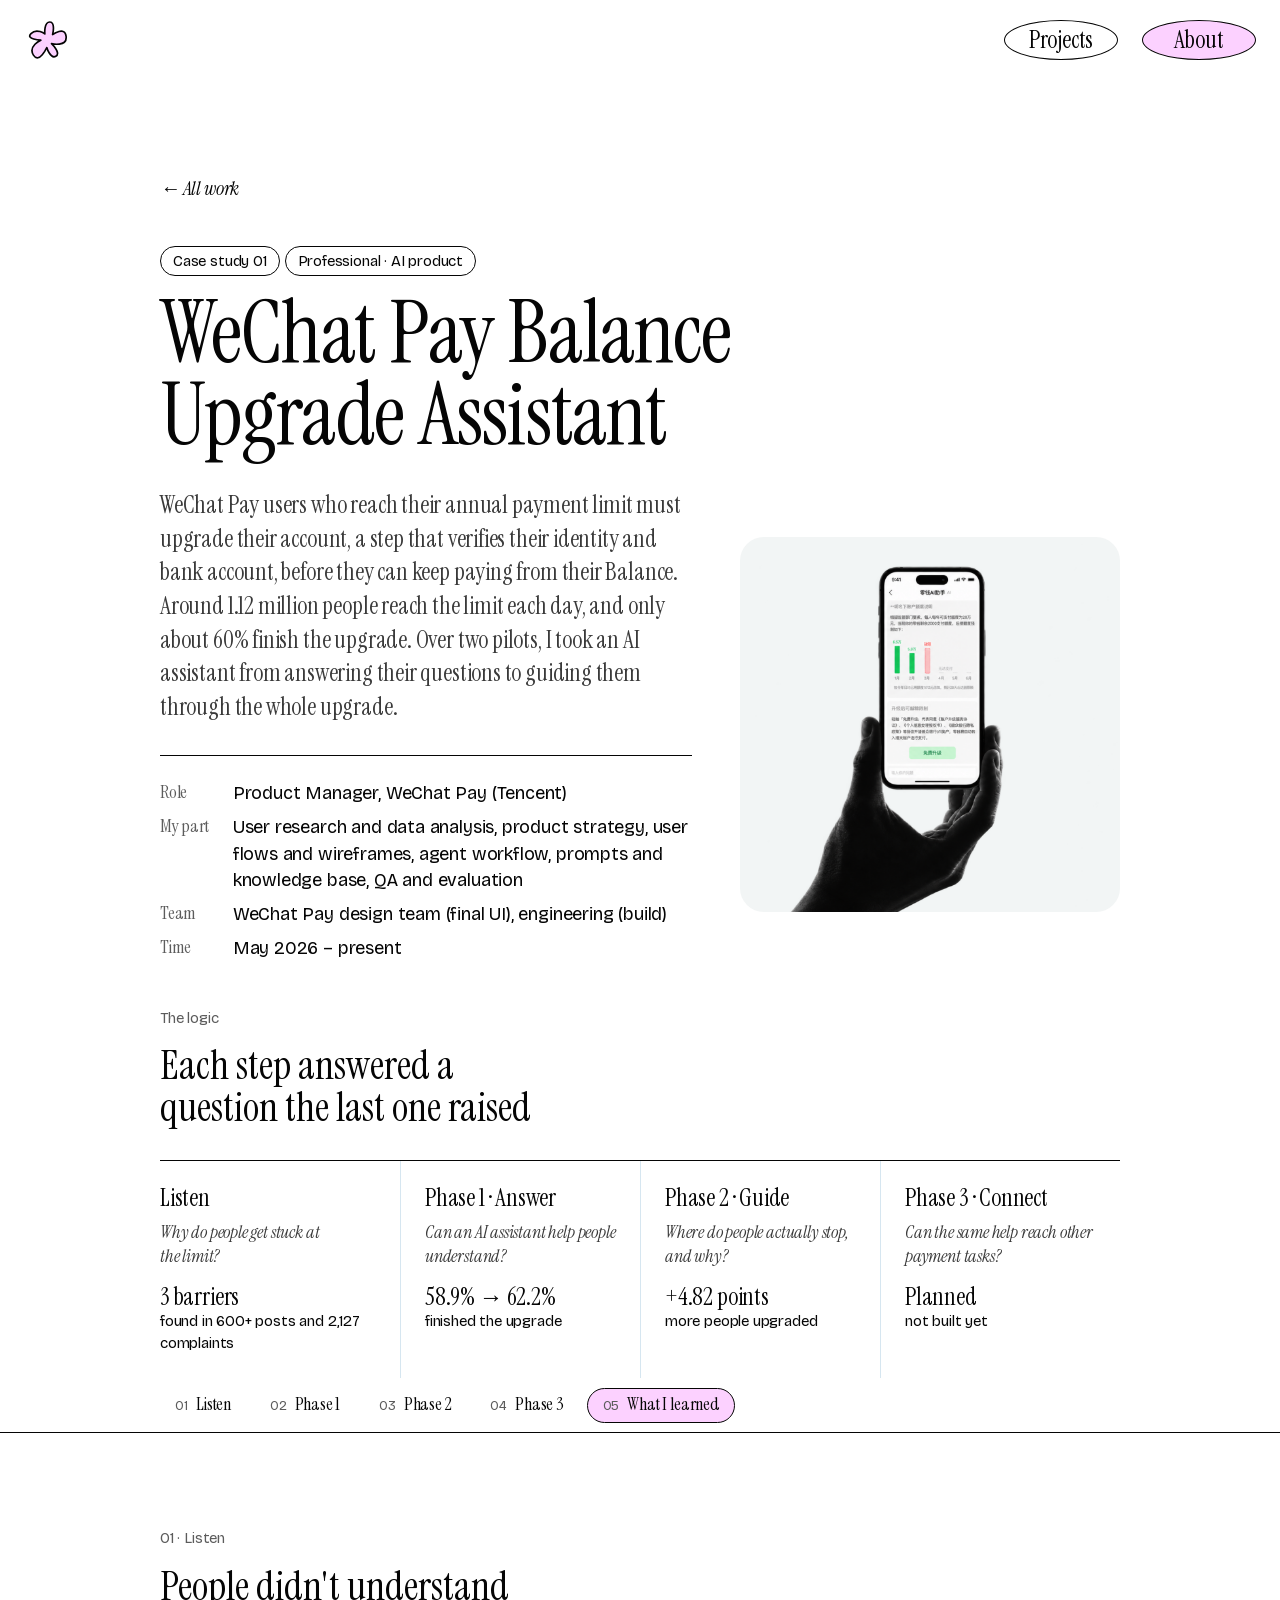
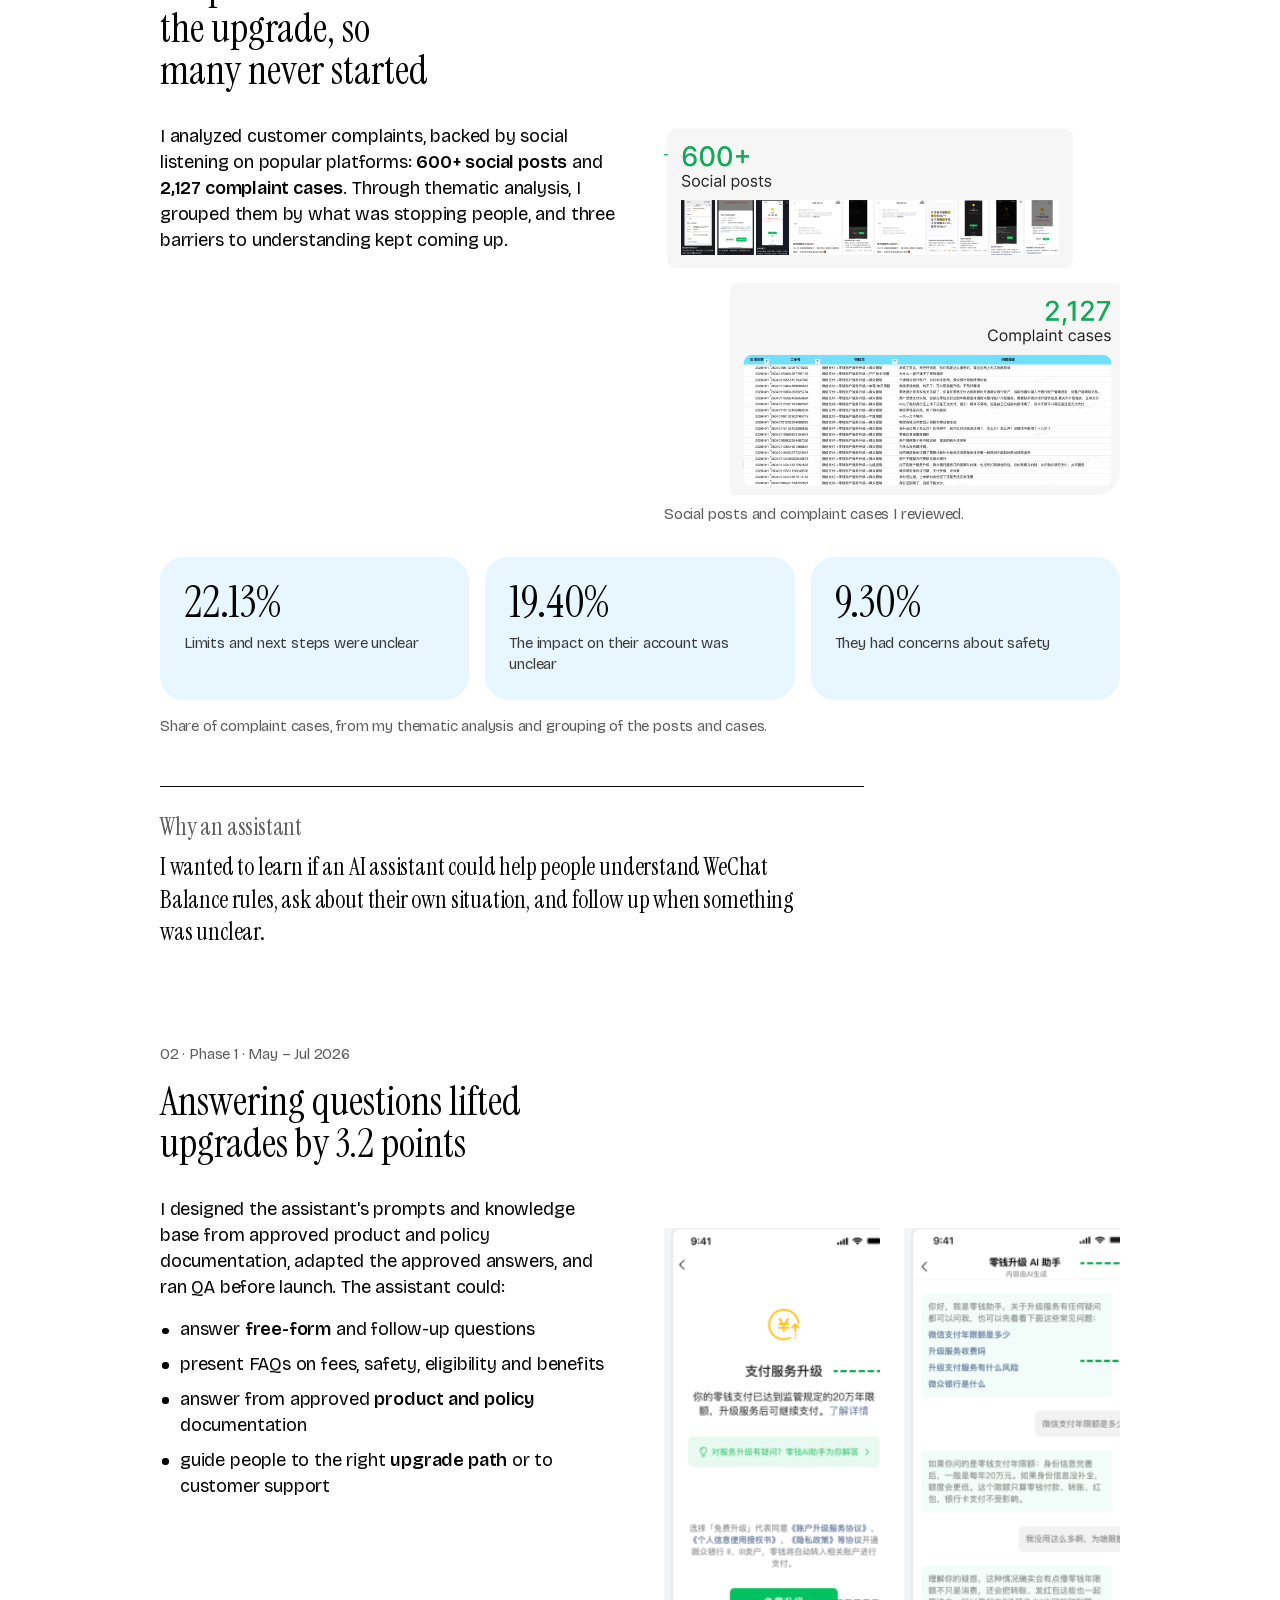
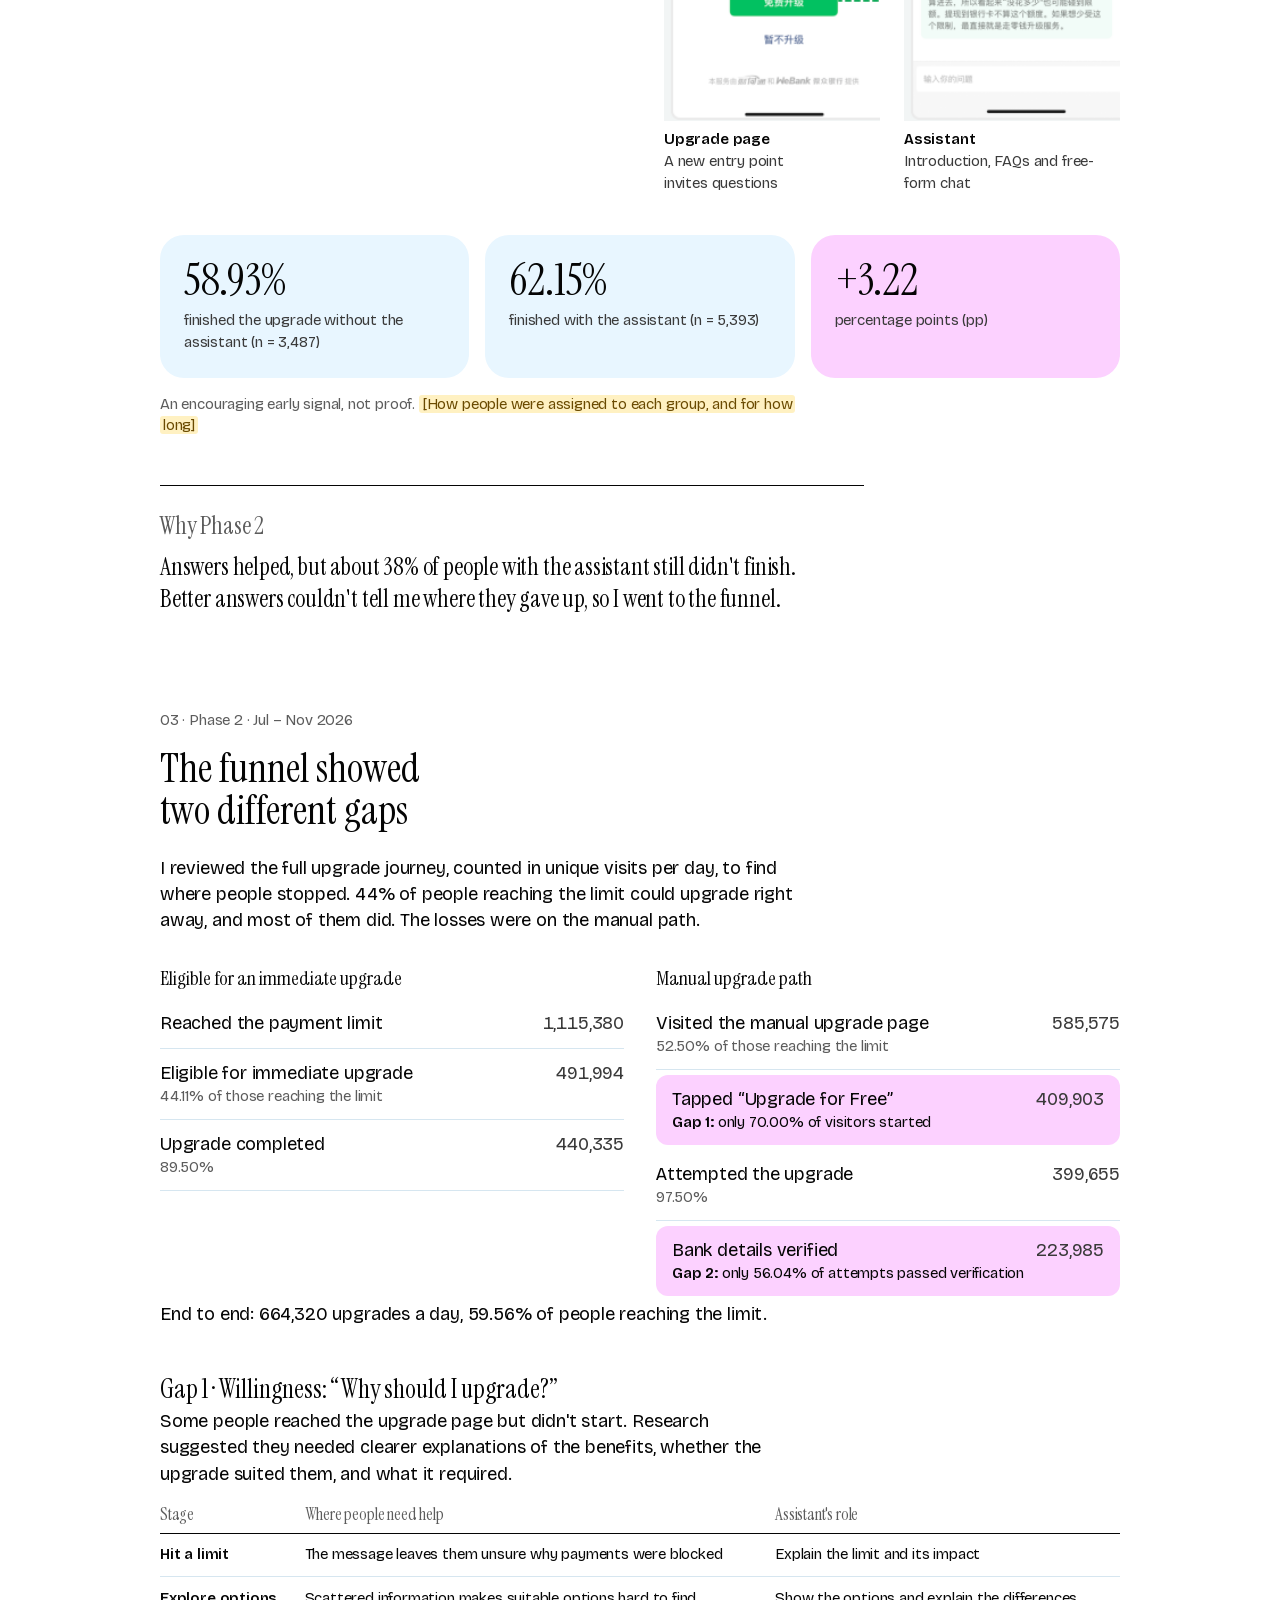
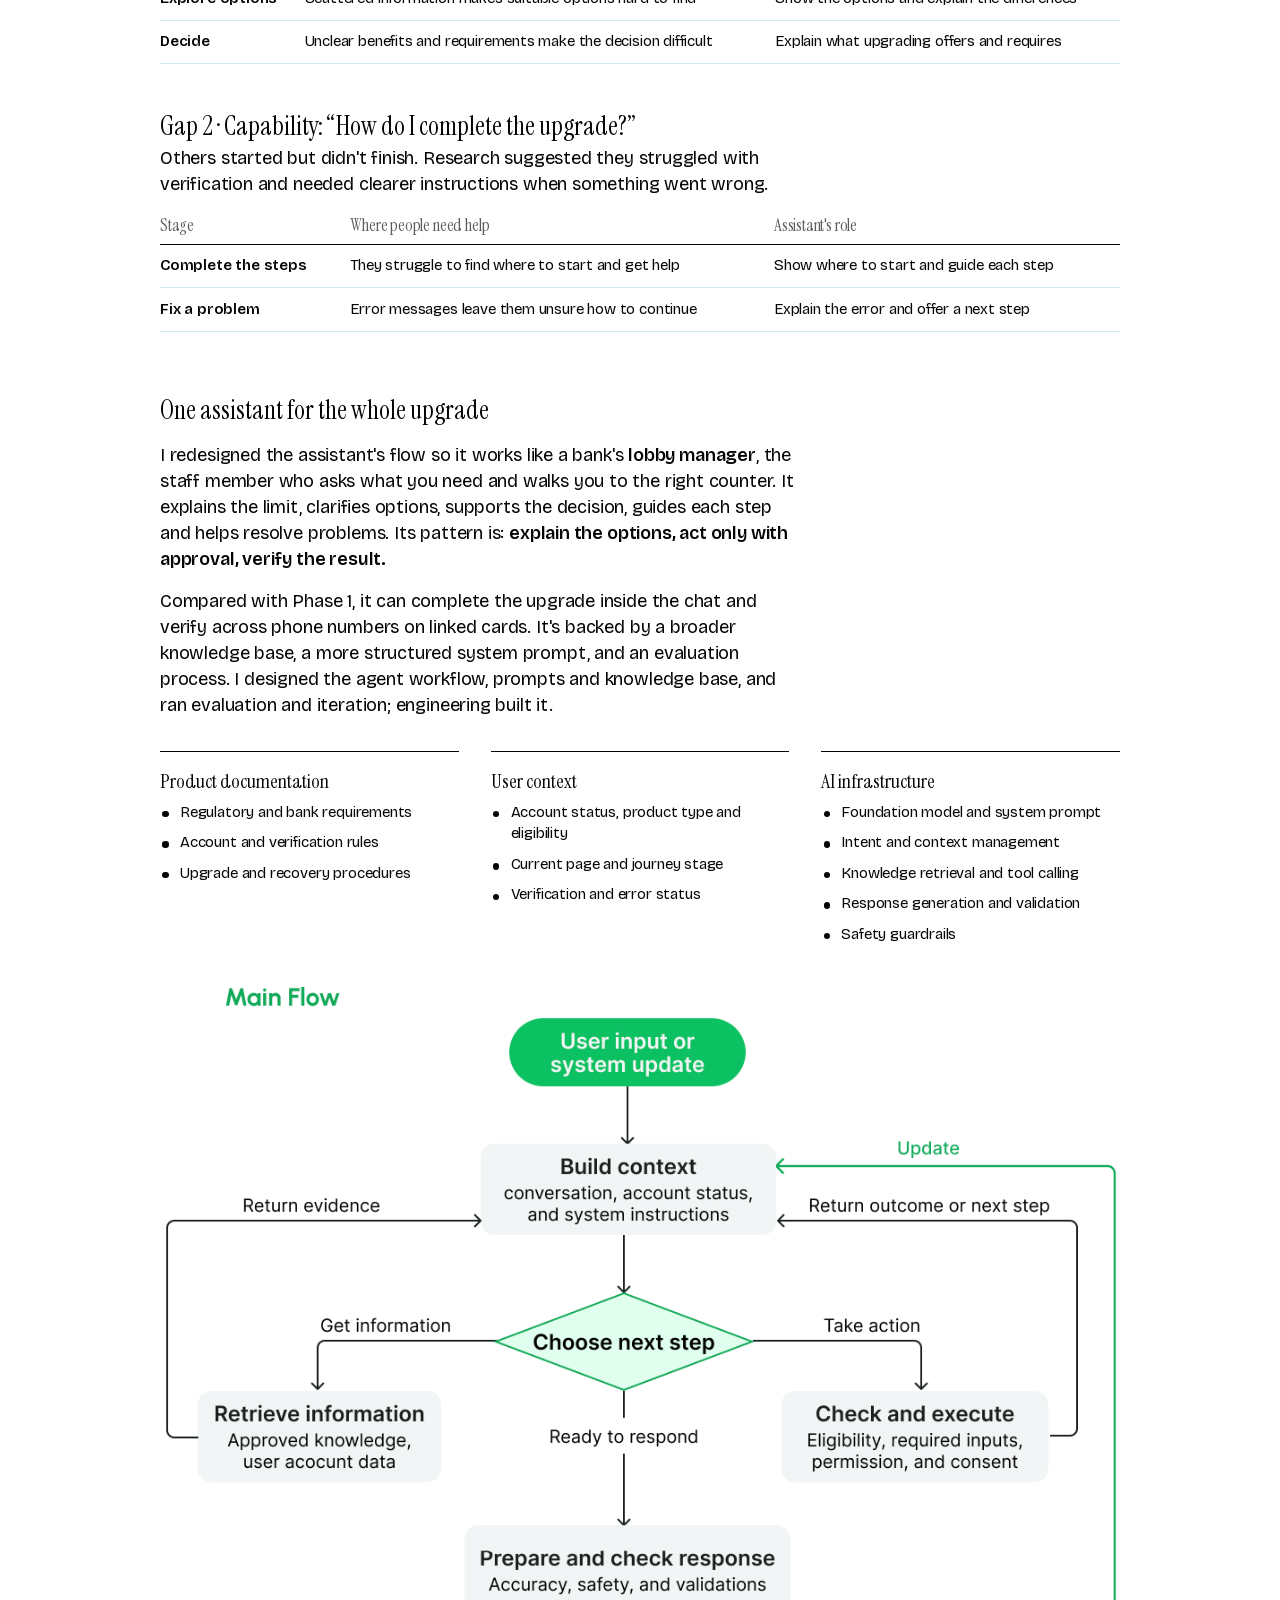
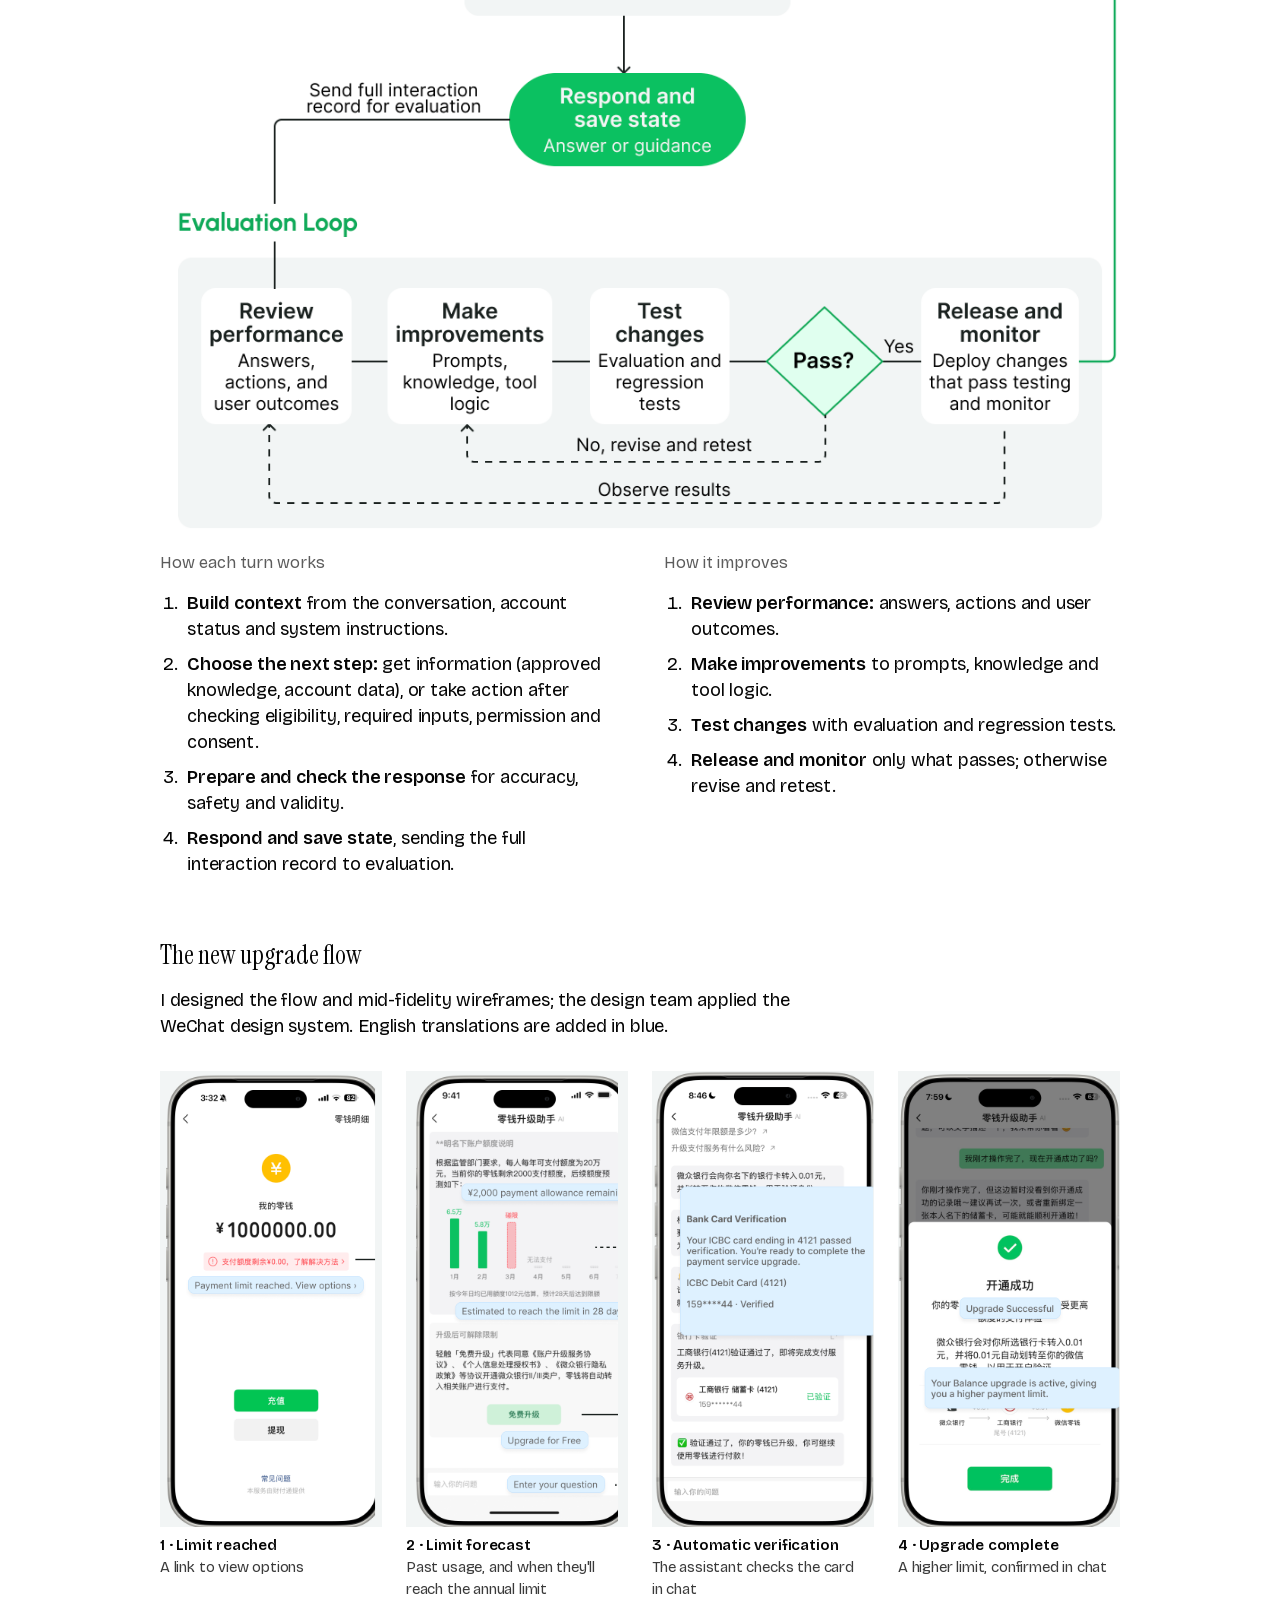
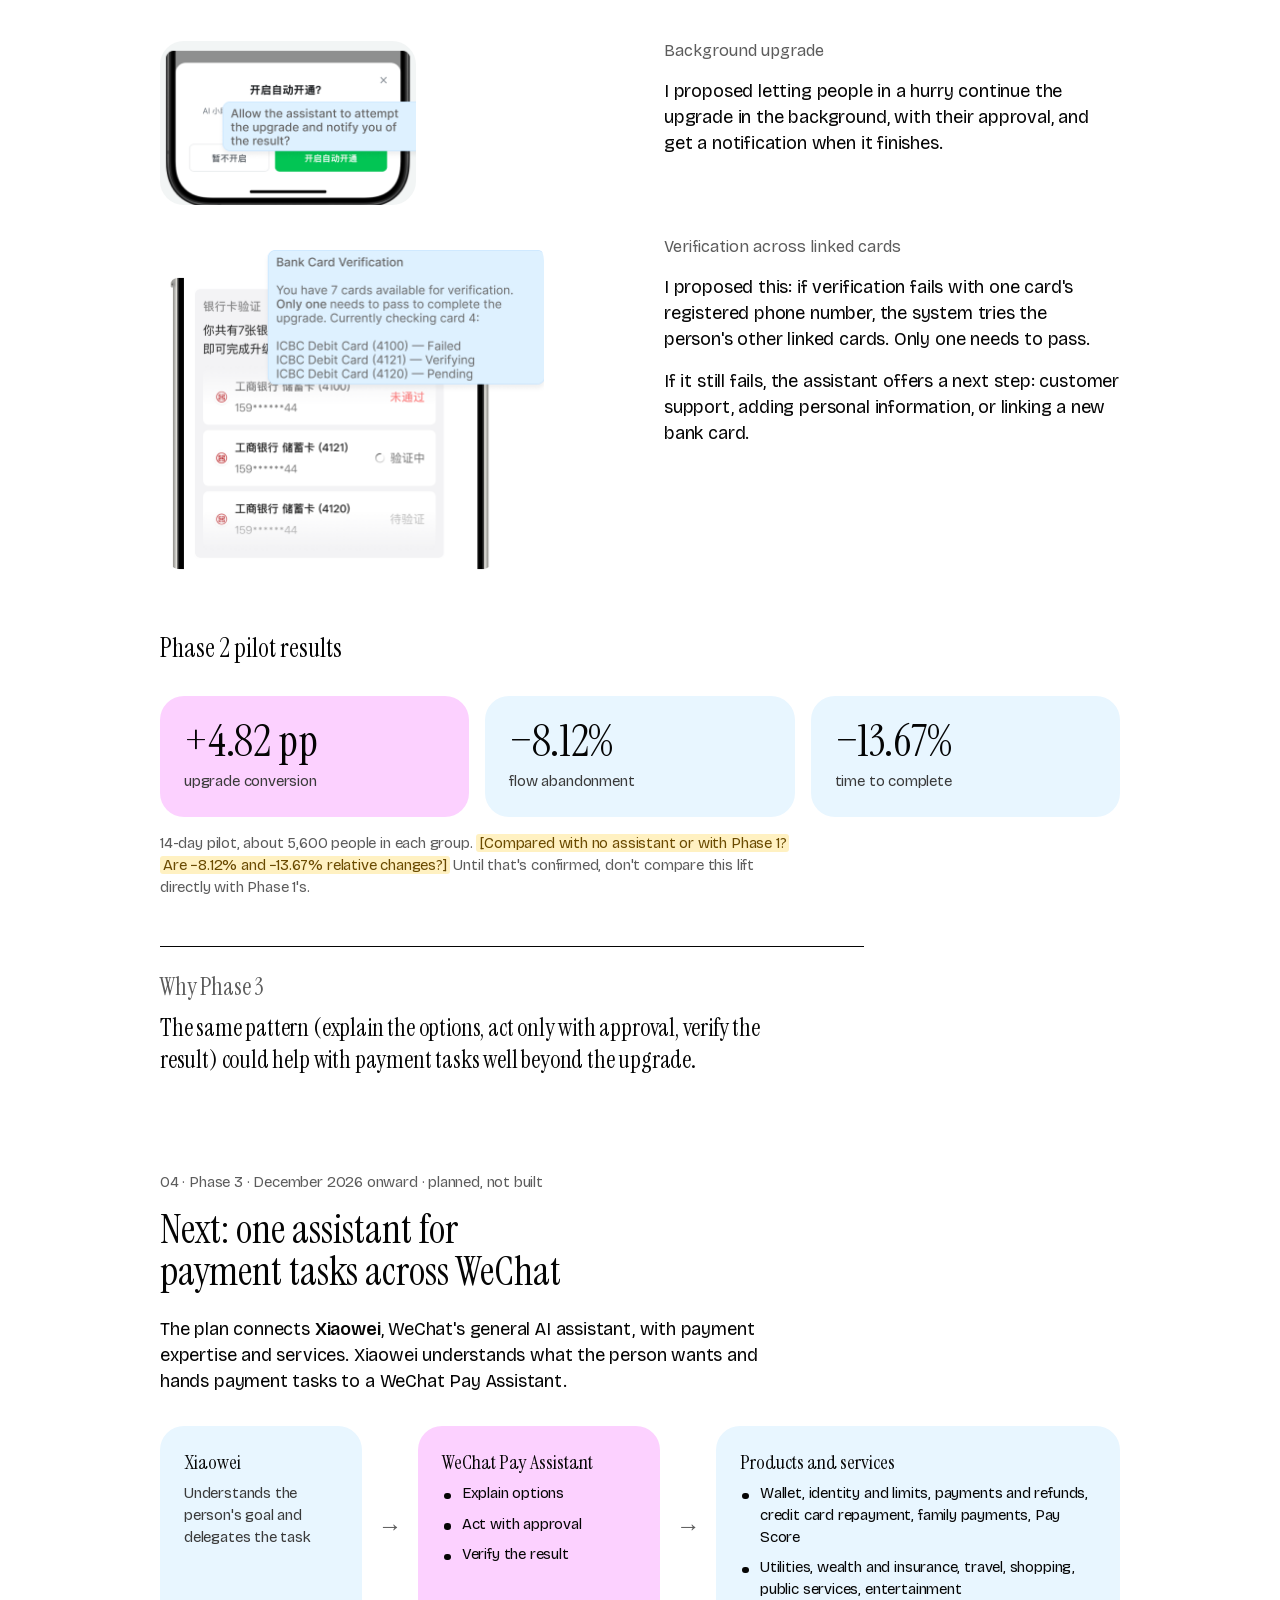
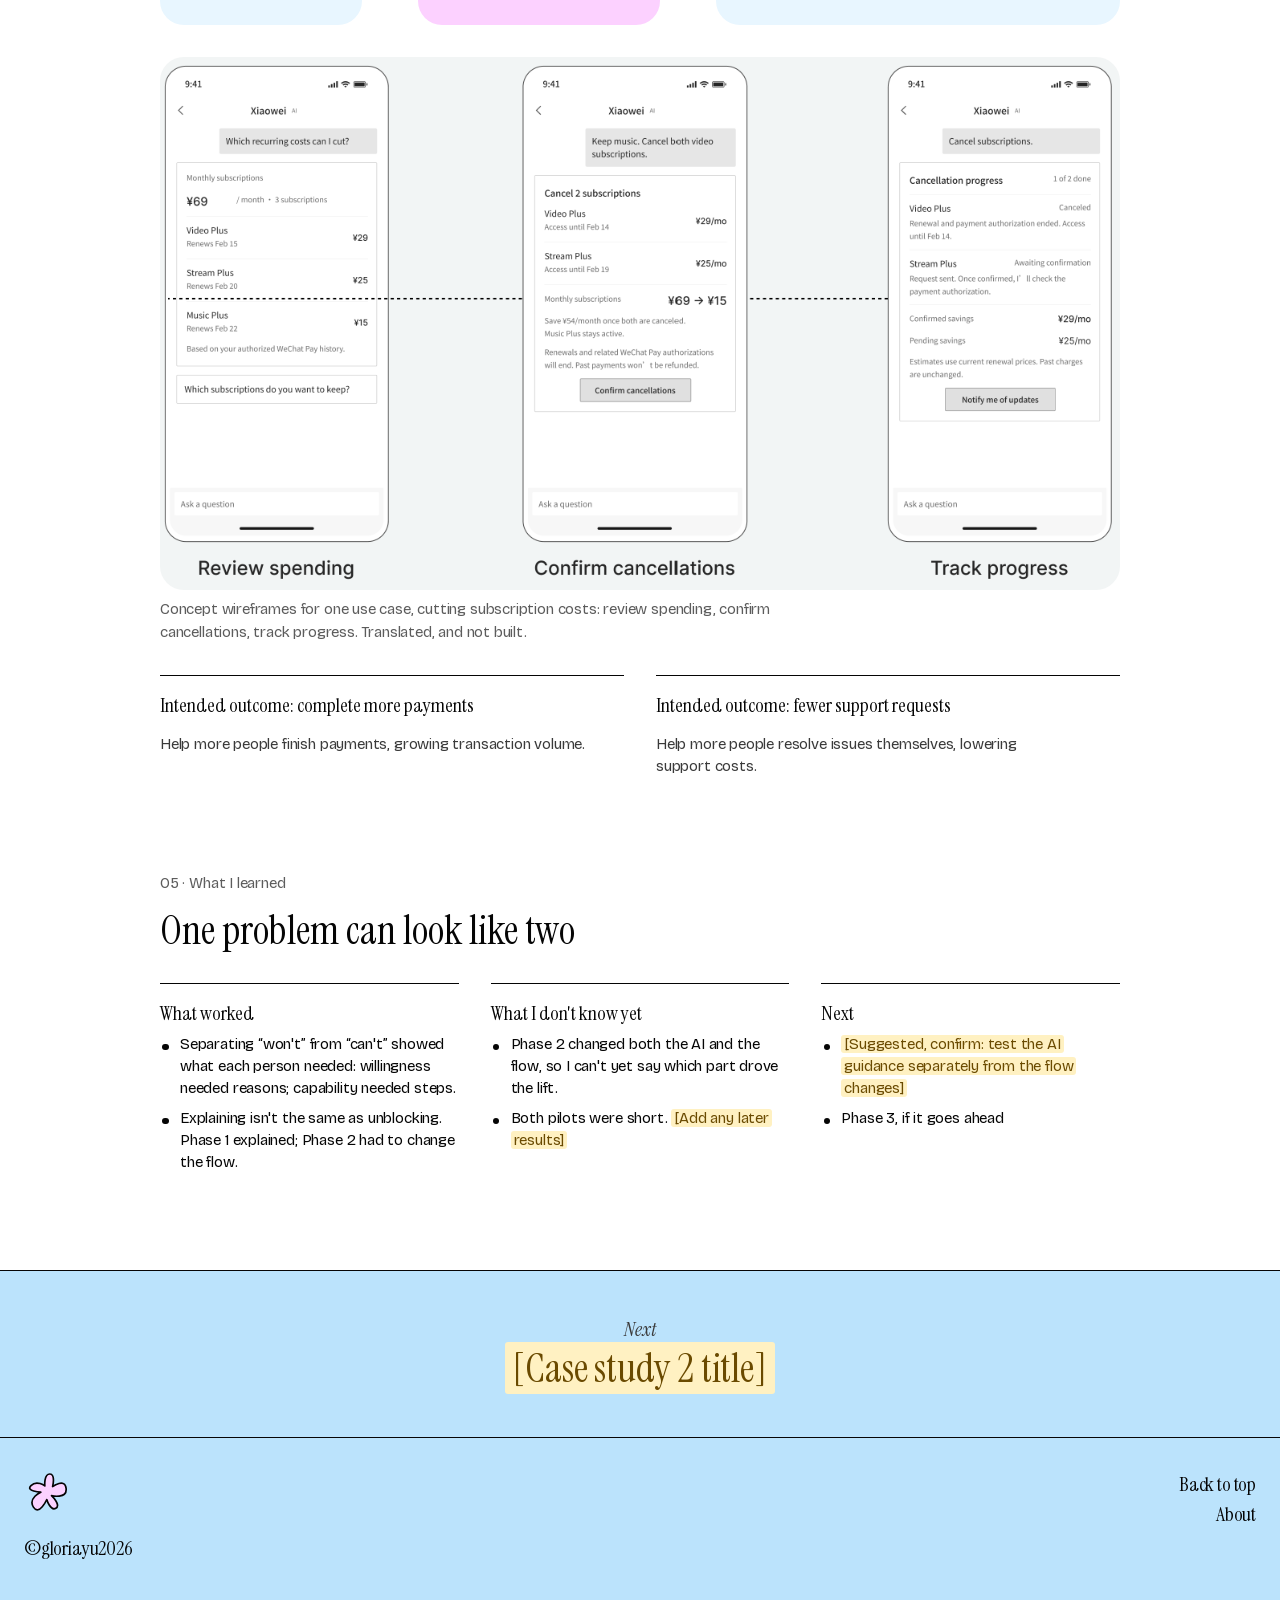
==== commit 45baedca: "Publish publicly: remove draft banner and noindex" ====
--- a/work/case-01.html
+++ b/work/case-01.html
@@ -5,7 +5,6 @@
   <meta name="viewport" content="width=device-width, initial-scale=1">
   <title>WeChat Pay Balance Upgrade Assistant · Gloria Yu</title>
   <meta name="description" content="How I helped WeChat Pay users understand their payment limit and finish upgrading. Draft.">
-  <meta name="robots" content="noindex, nofollow">
   <link rel="stylesheet" href="../assets/css/site.css">
   <script src="../assets/js/site.js" defer></script>
 </head>
@@ -24,7 +23,6 @@
   - Leave out anything confidential: client names, internal data, screenshots she can't share.
 -->
   <a class="skip-link" href="#main">Skip to content</a>
-  <p class="draft-banner">Draft skeleton. Highlighted text and striped images are placeholders, not real content.</p>
 
   <header class="site-header">
     <div class="bar">
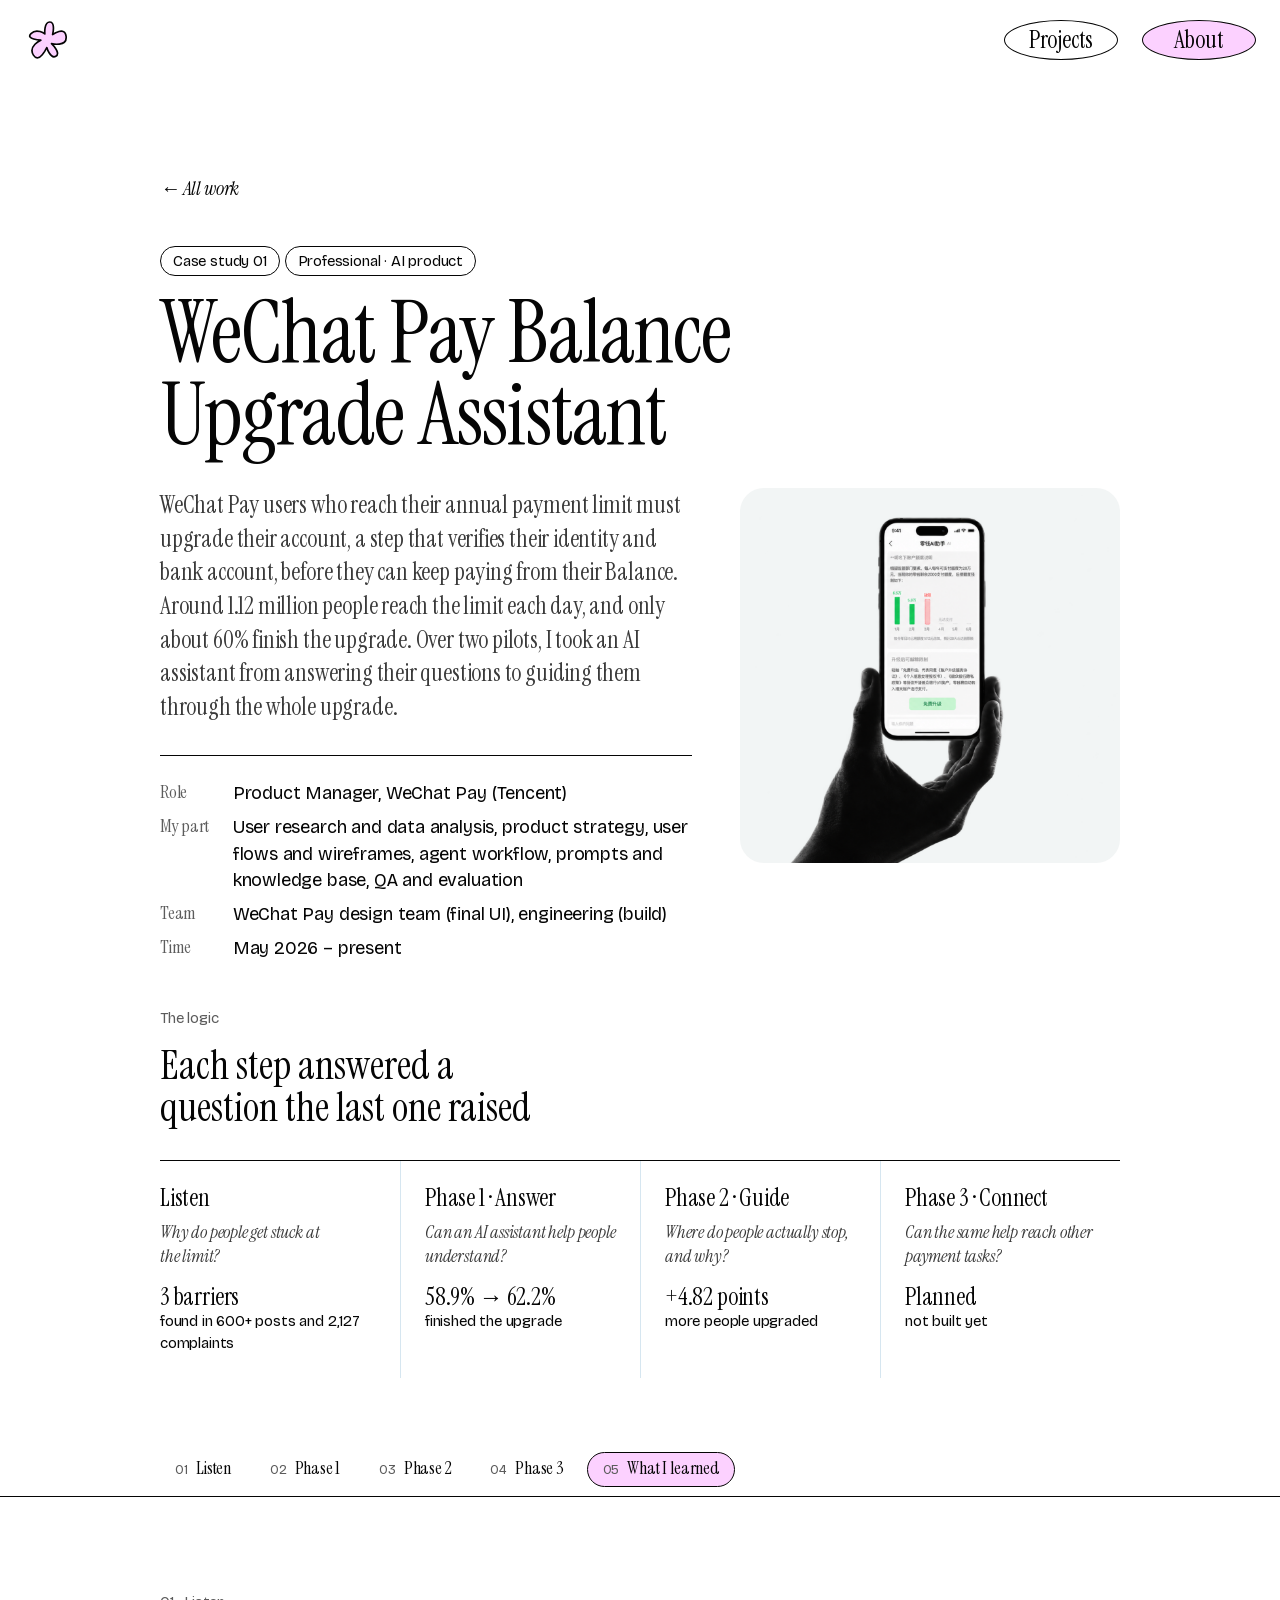
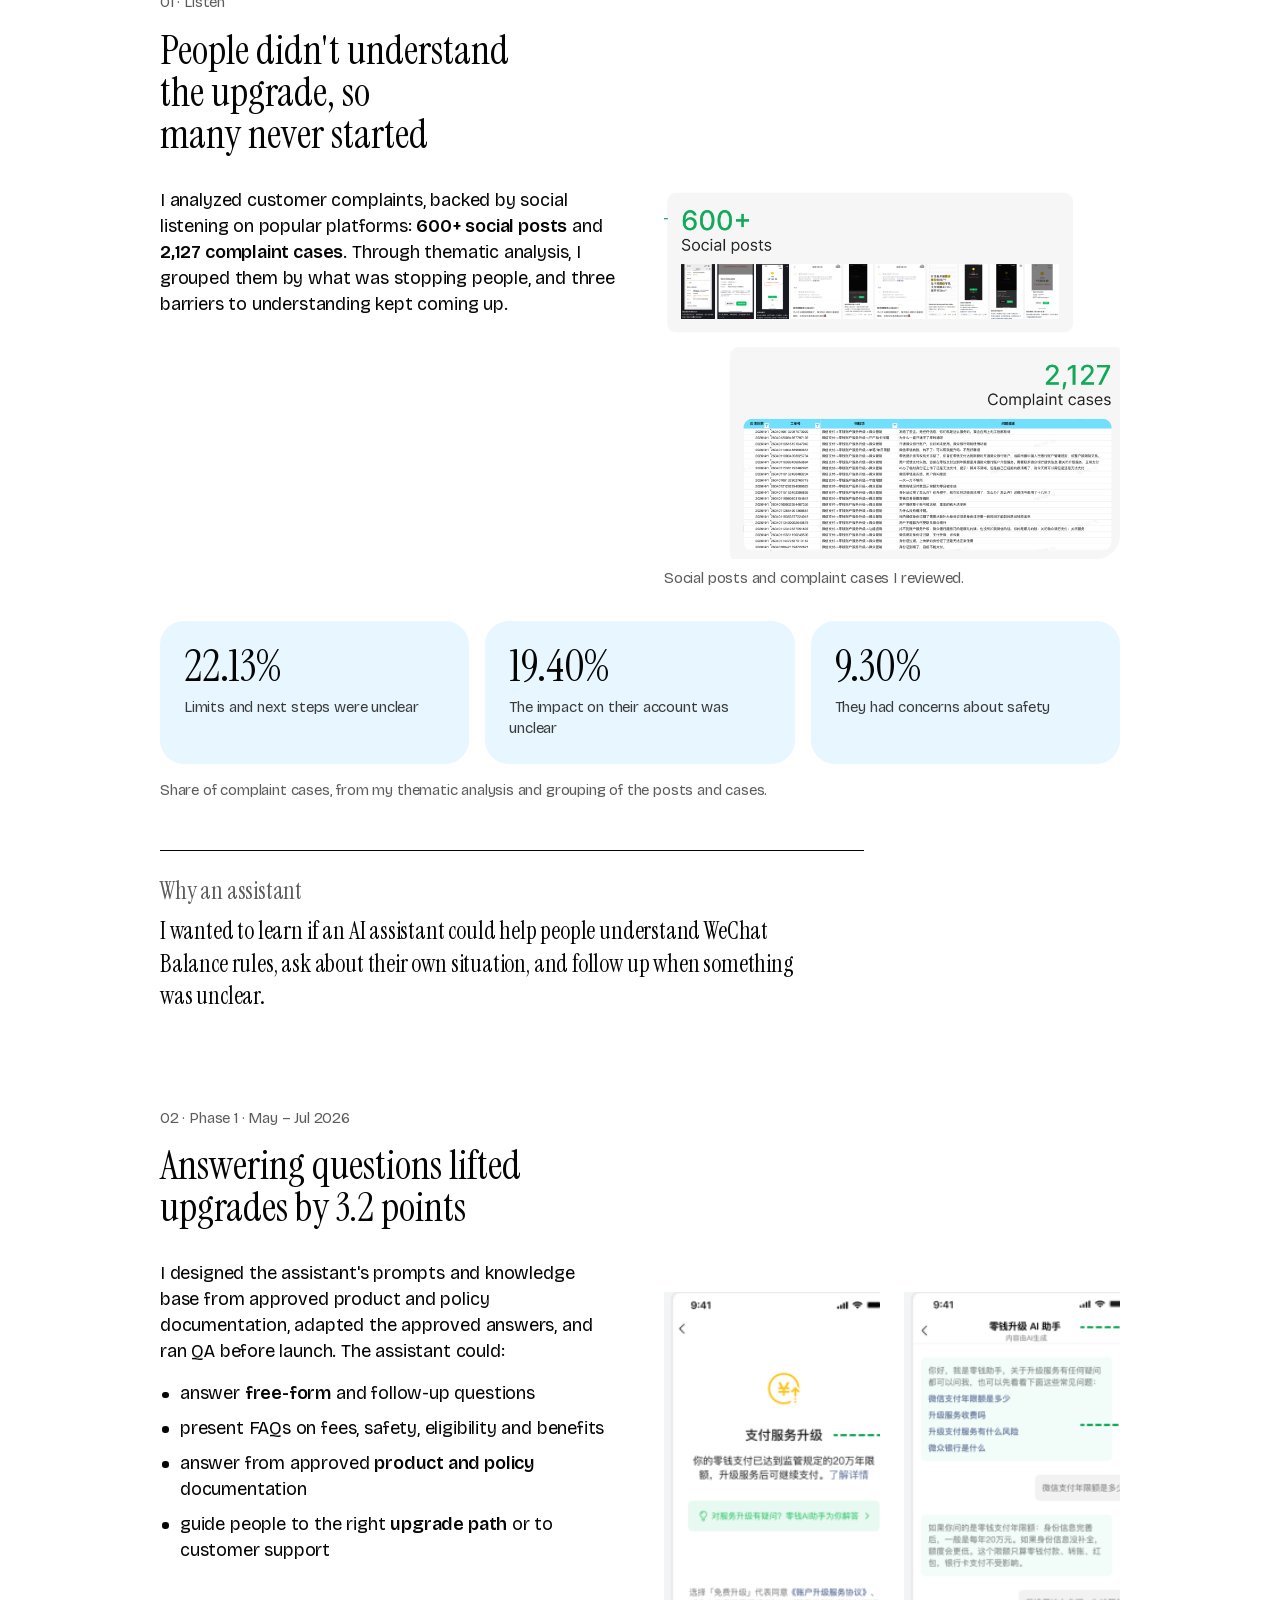
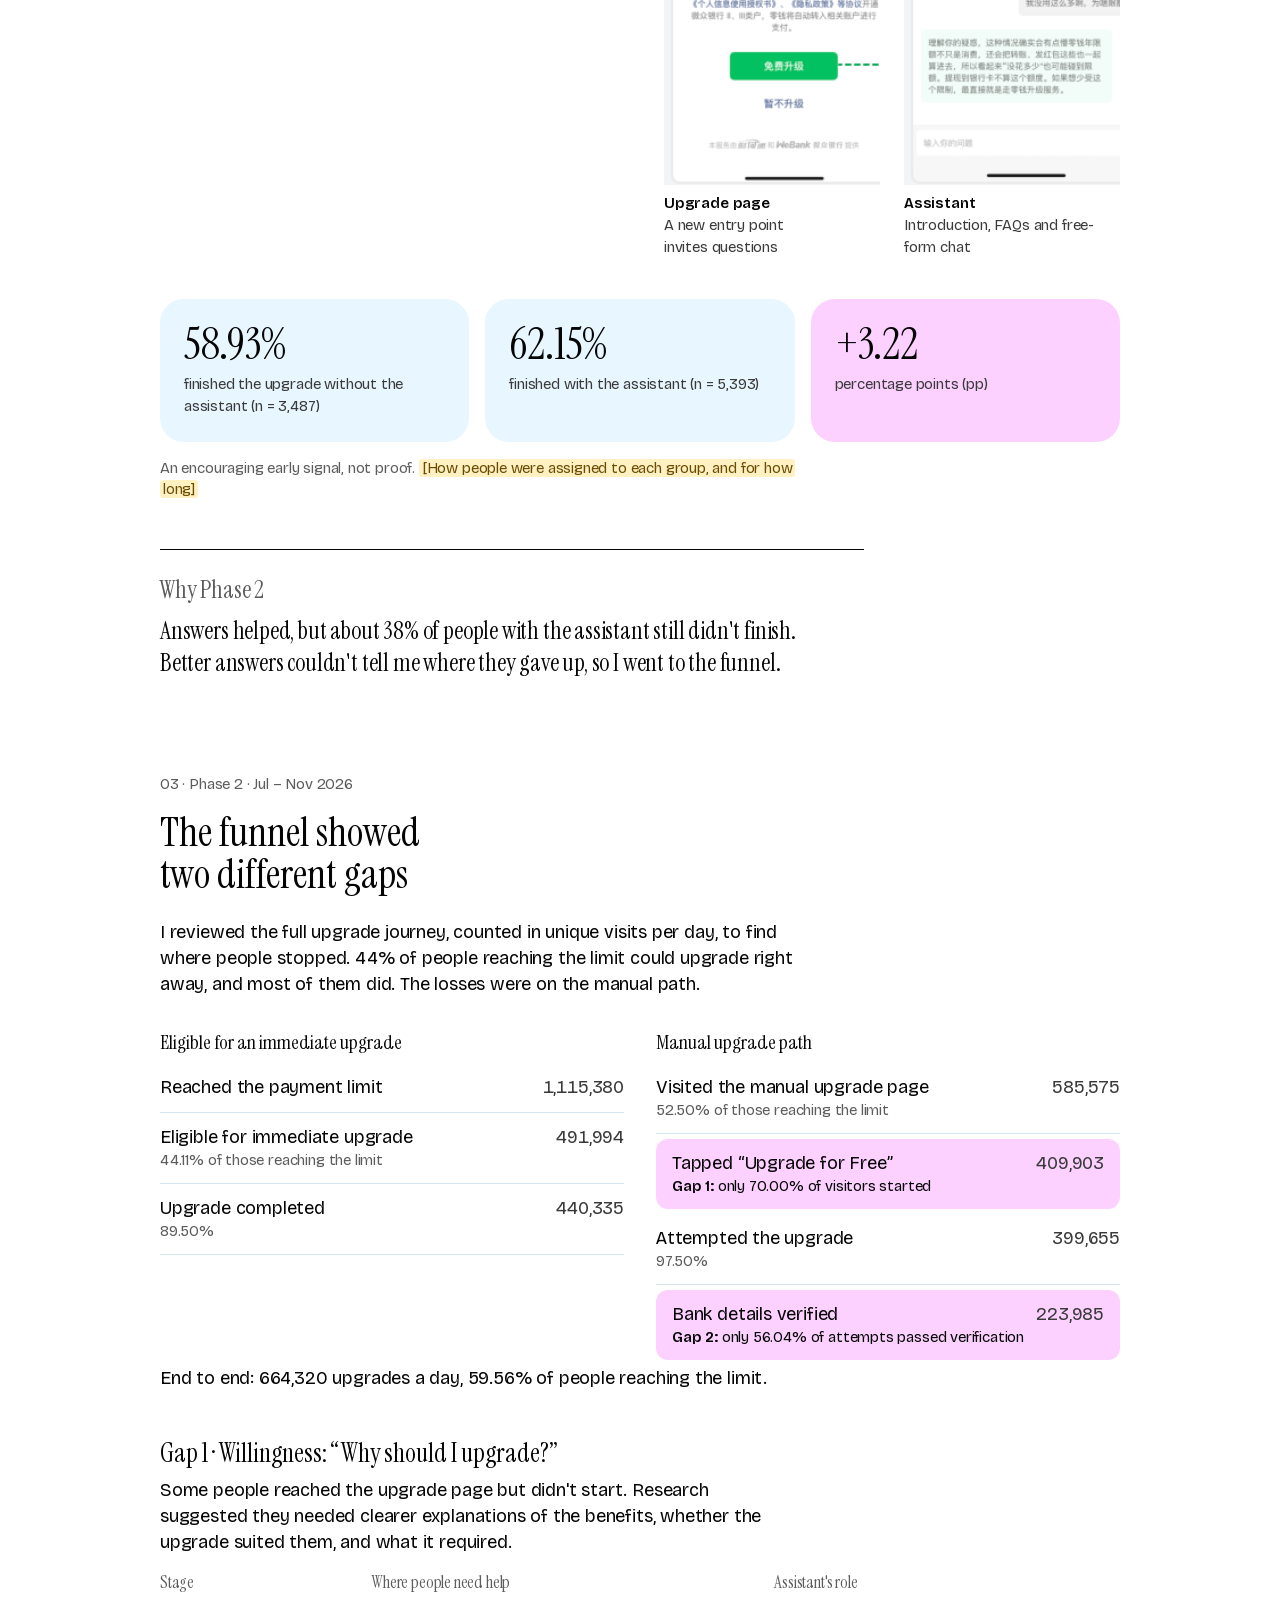
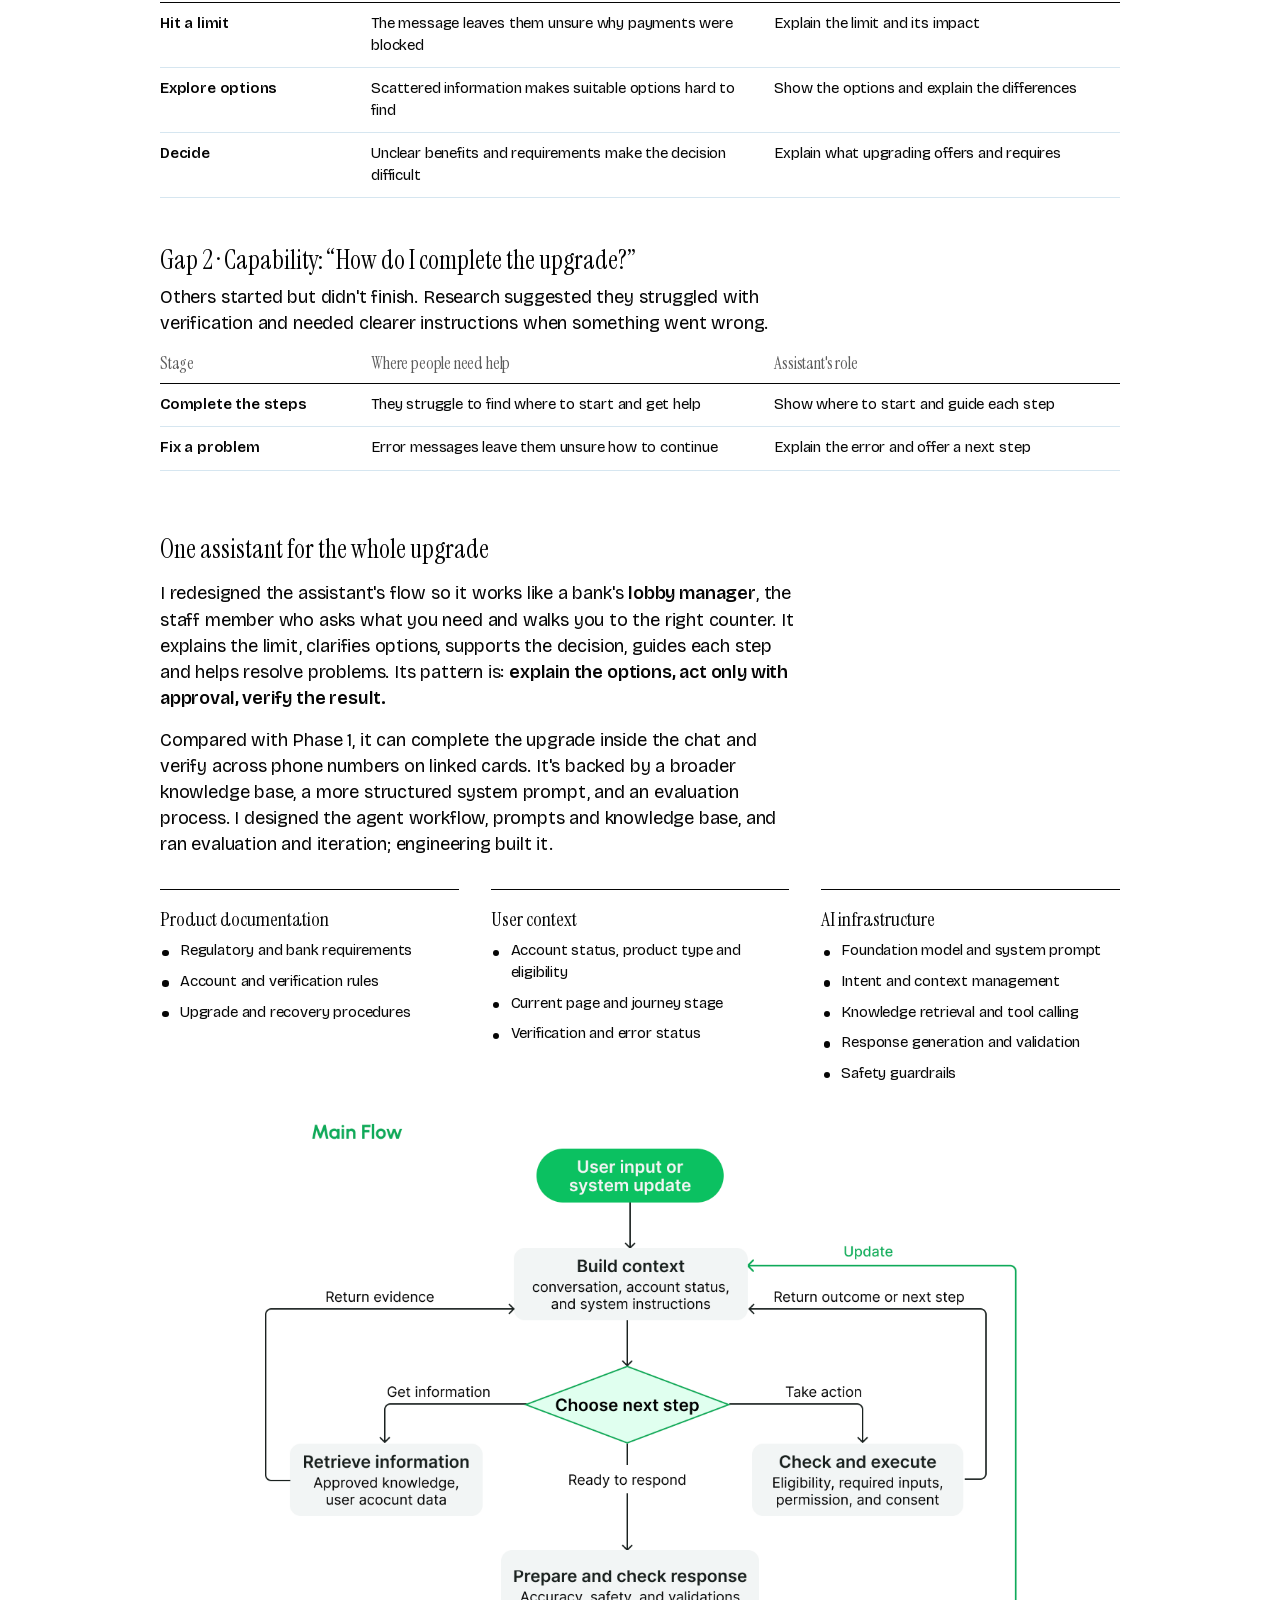
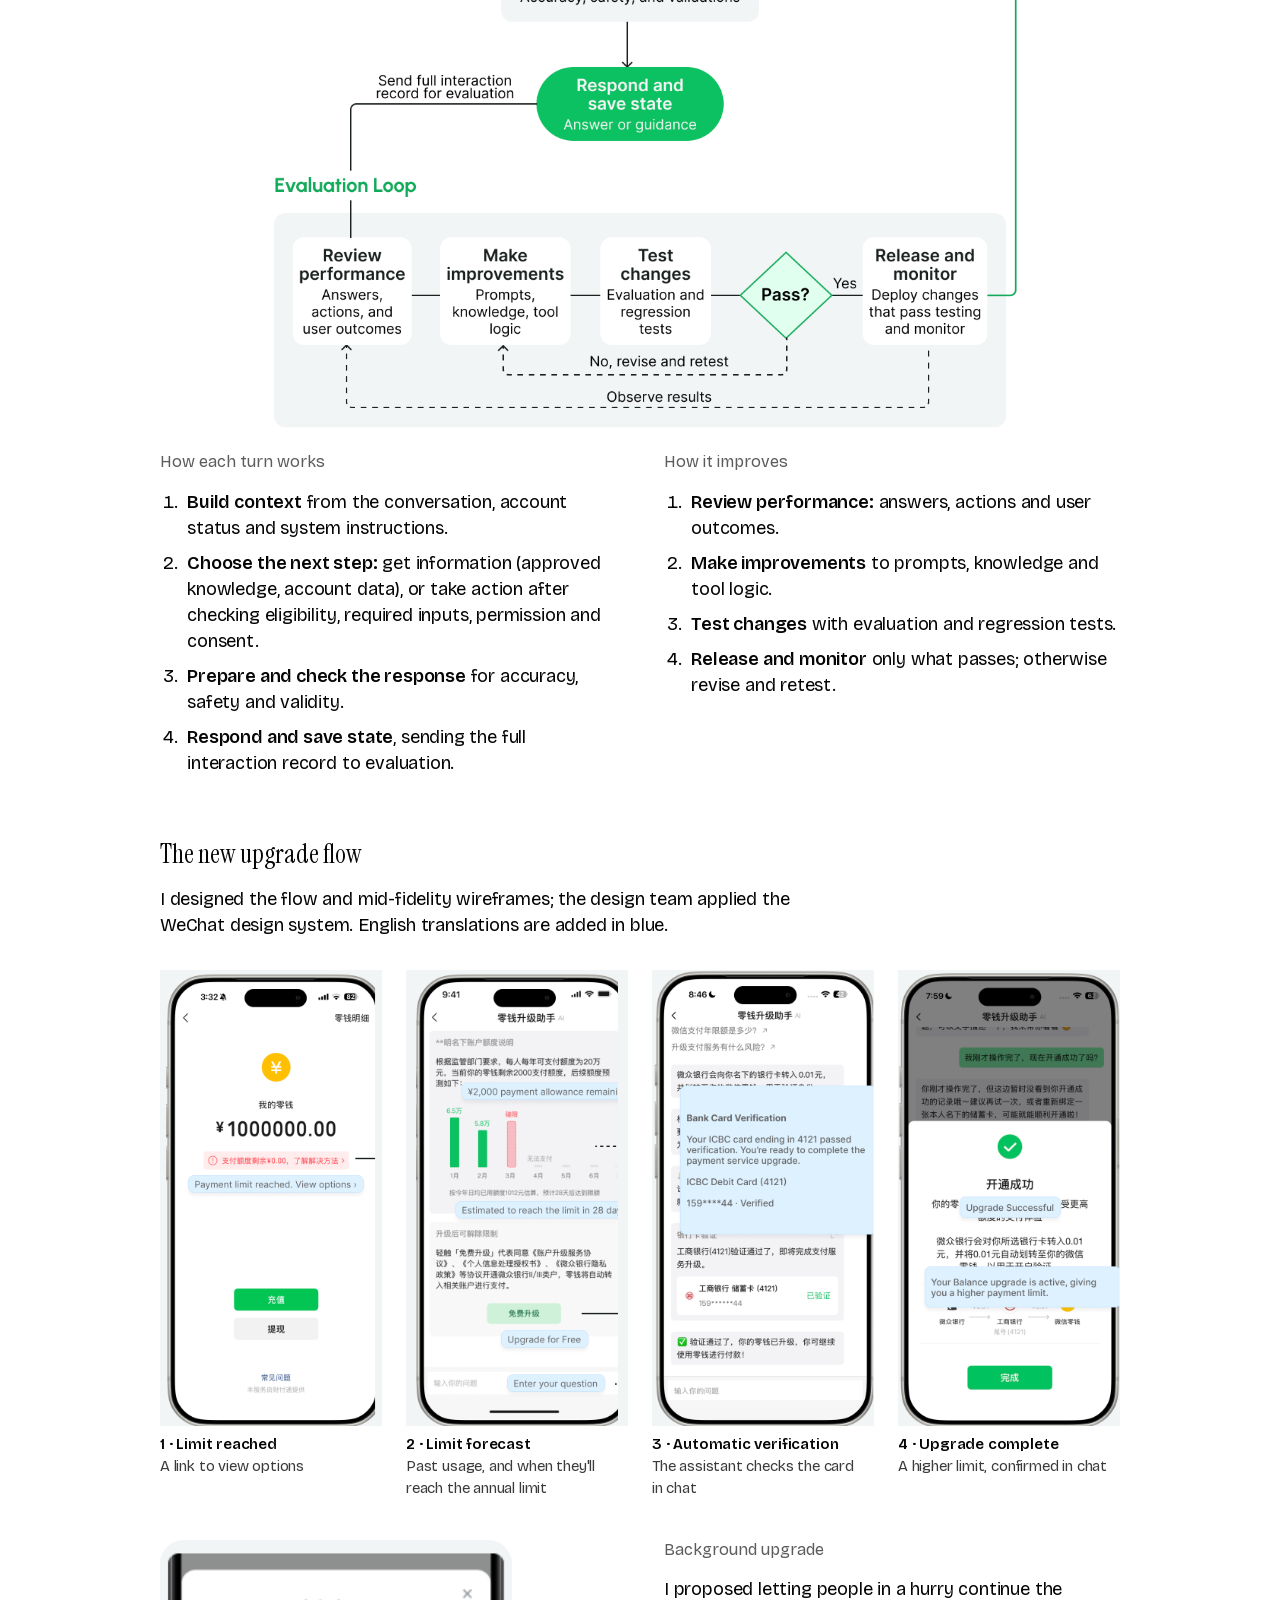
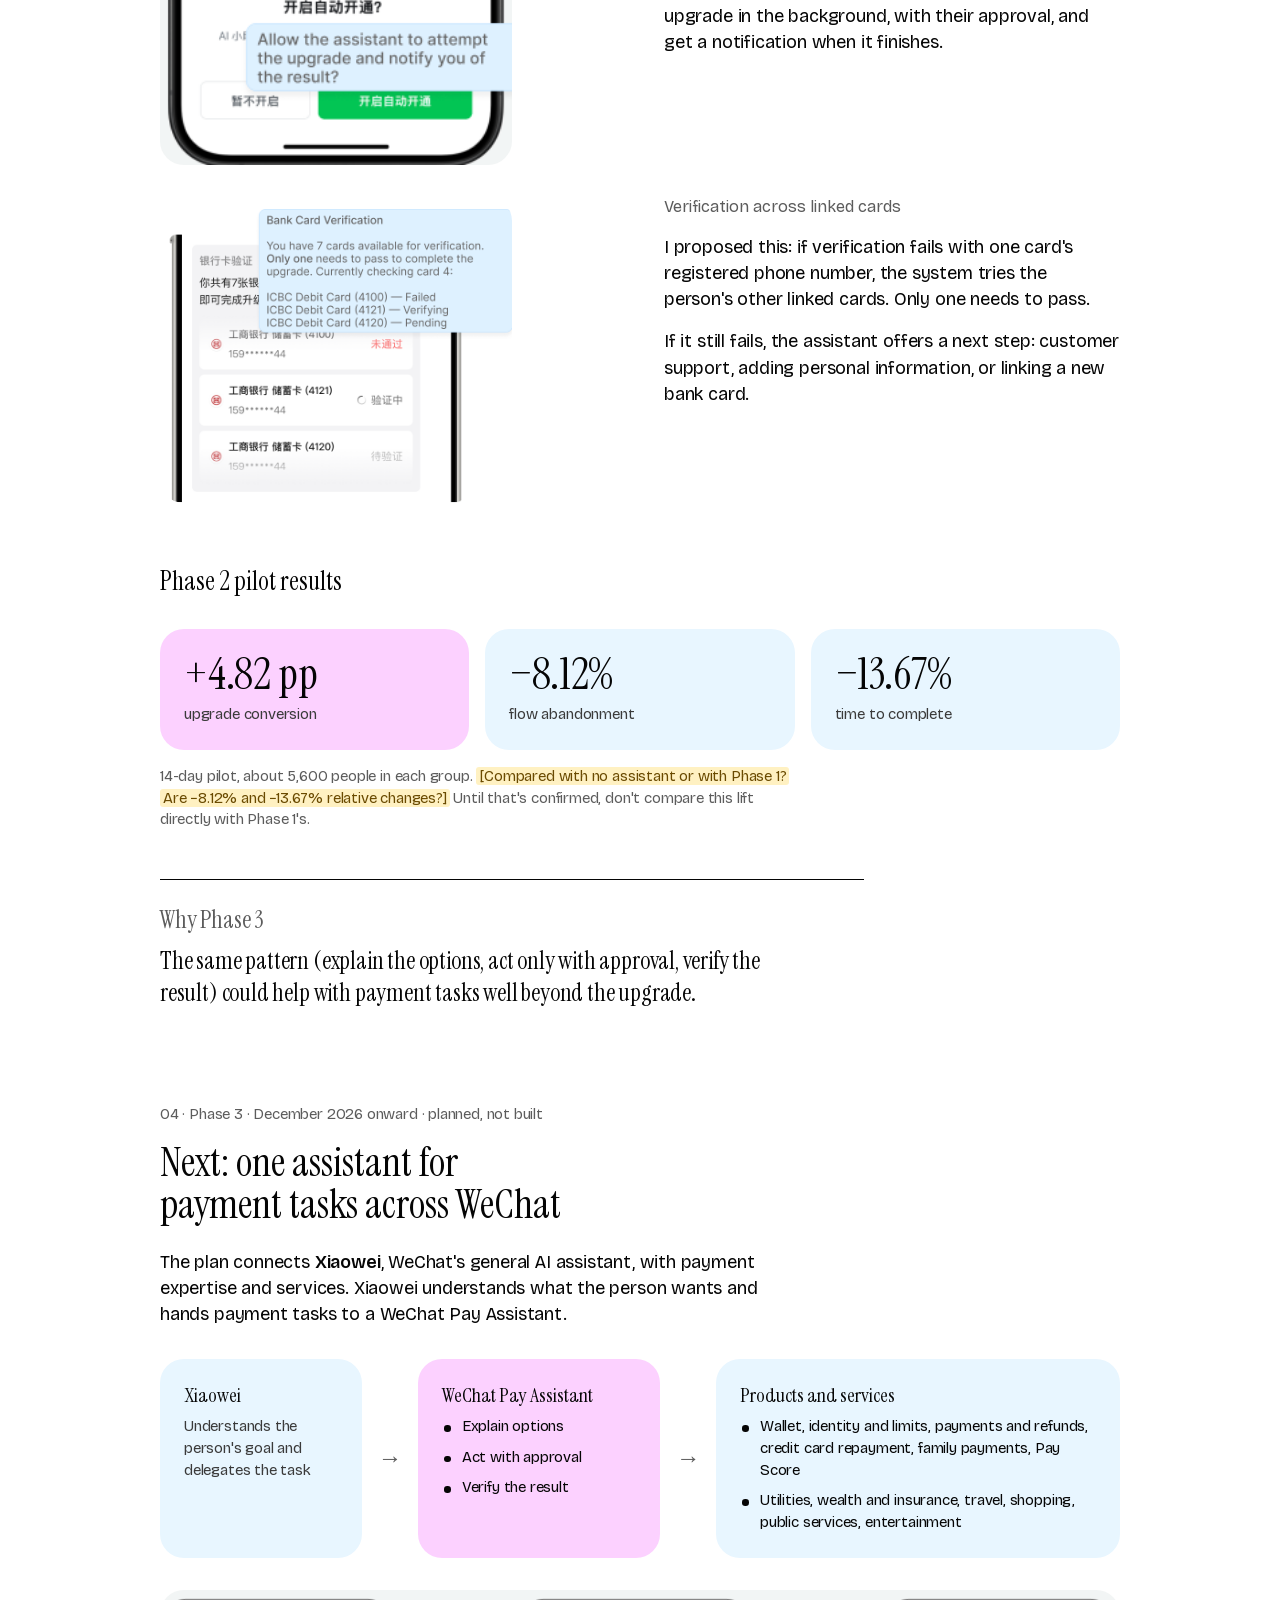
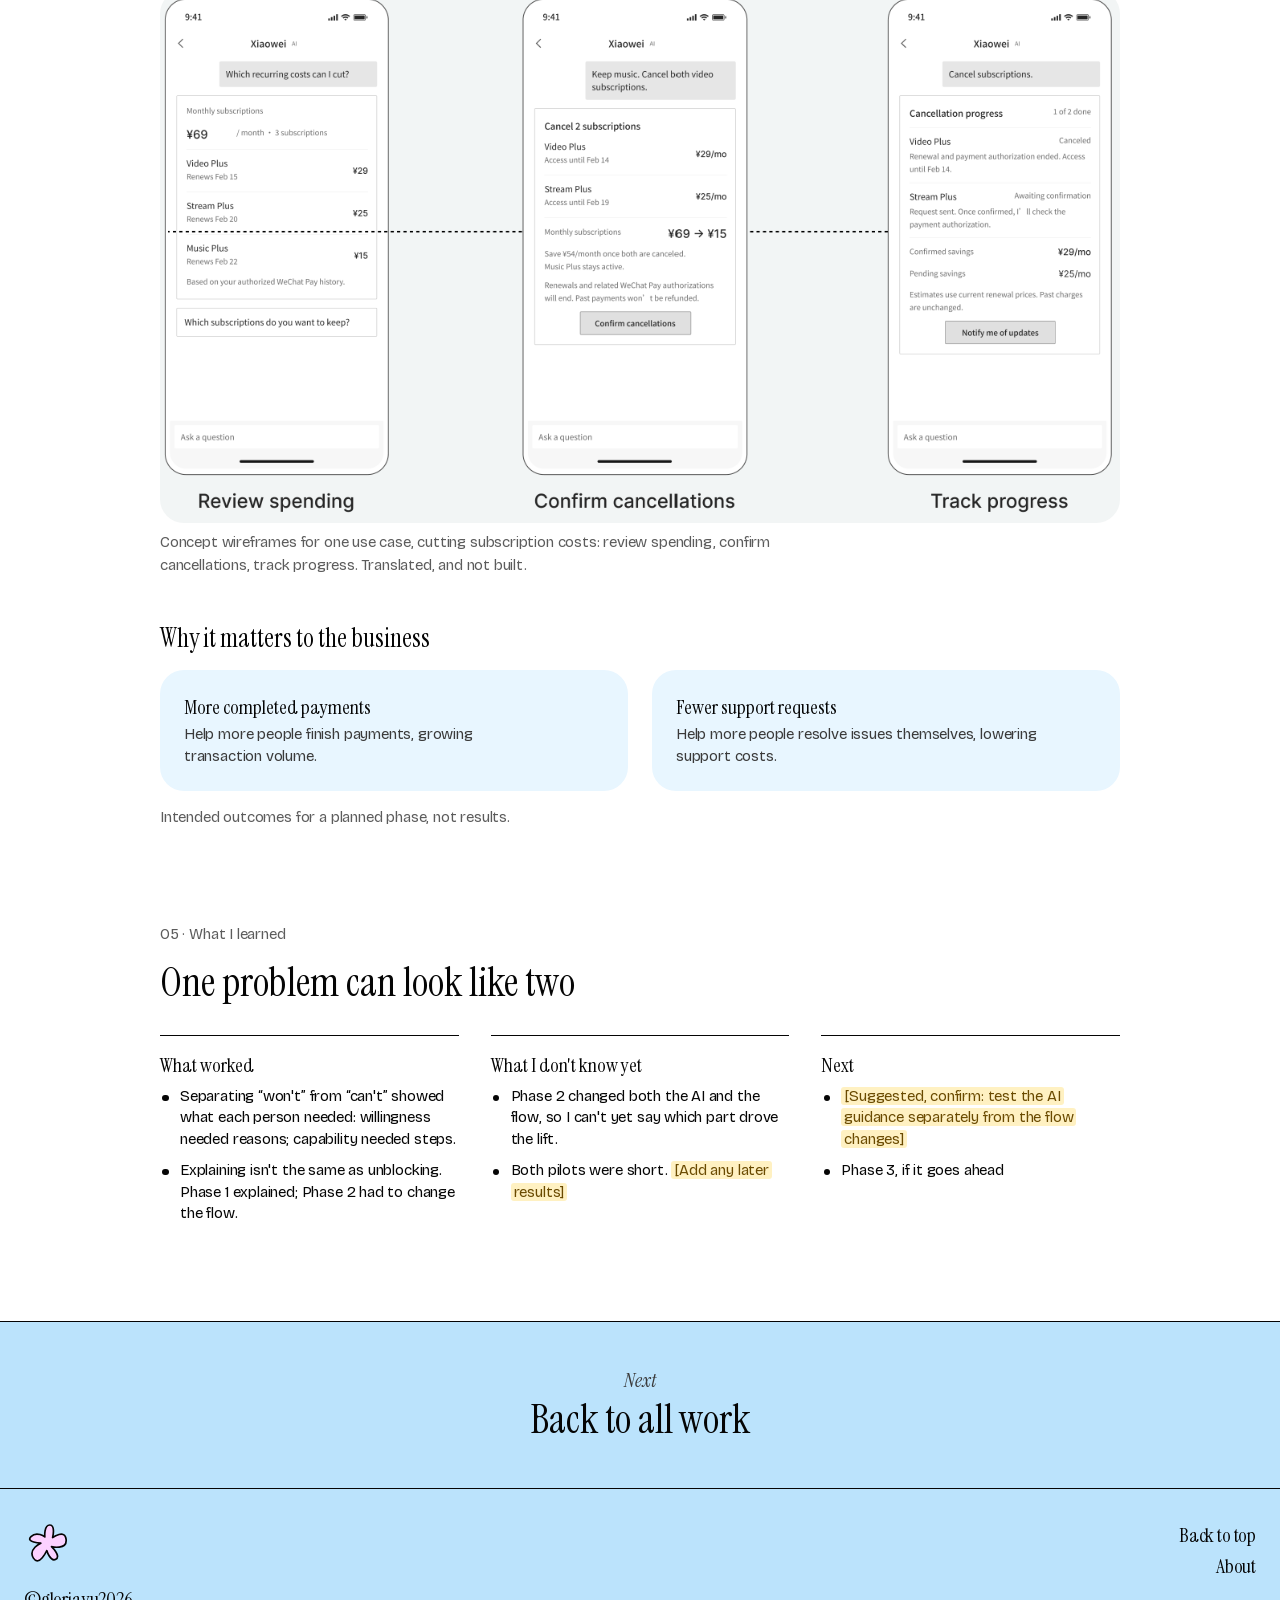
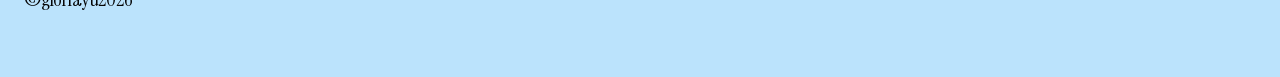
==== commit 9e437d58: "Case study layout fixes: hero alignment, table columns, agent flow width, business outcomes, footer " ====
--- a/work/case-01.html
+++ b/work/case-01.html
@@ -241,7 +241,7 @@
           </div>
         </div>
 
-        <figure class="full">
+        <figure class="full narrow">
           <img src="../assets/img/wechat/p2-agent-flow.png" width="1072" height="1286" loading="lazy"
                alt="Agent flow and evaluation loop diagram, described in the numbered steps below.">
         </figure>
@@ -276,14 +276,14 @@
         </ul>
 
         <div class="split2">
-          <figure><img src="../assets/img/wechat/flow-4-background.png" width="262" height="168" loading="lazy" alt="Dialog: allow the assistant to attempt the upgrade and notify you of the result?" style="max-width:16rem"></figure>
+          <figure class="media-small"><img src="../assets/img/wechat/flow-4-background.png" width="262" height="168" loading="lazy" alt="Dialog: allow the assistant to attempt the upgrade and notify you of the result?"></figure>
           <div>
             <h4 class="meta-line" style="font-size:1rem">Background upgrade</h4>
             <p>I proposed letting people in a hurry continue the upgrade in the background, with their approval, and get a notification when it finishes.</p>
           </div>
         </div>
         <div class="split2">
-          <figure><img src="../assets/img/wechat/p2-cards-verify.png" width="385" height="334" loading="lazy" alt="The assistant checks several linked bank cards in turn: one failed, one verifying, one pending." style="max-width:24rem"></figure>
+          <figure class="media-small"><img src="../assets/img/wechat/p2-cards-verify.png" width="385" height="334" loading="lazy" alt="The assistant checks several linked bank cards in turn: one failed, one verifying, one pending."></figure>
           <div>
             <h4 class="meta-line" style="font-size:1rem">Verification across linked cards</h4>
             <p>I proposed this: if verification fails with one card's registered phone number, the system tries the person's other linked cards. Only one needs to pass.</p>
@@ -322,10 +322,12 @@
                alt="Concept wireframes, translated: review spending, confirm cancellations, track progress.">
           <figcaption>Concept wireframes for one use case, cutting subscription costs: review spending, confirm cancellations, track progress. Translated, and not built.</figcaption>
         </figure>
-        <div class="cols3" style="grid-template-columns:repeat(auto-fit,minmax(16rem,1fr))">
-          <div><h4>Intended outcome: complete more payments</h4><p class="note" style="color:var(--ink-2)">Help more people finish payments, growing transaction volume.</p></div>
-          <div><h4>Intended outcome: fewer support requests</h4><p class="note" style="color:var(--ink-2)">Help more people resolve issues themselves, lowering support costs.</p></div>
-        </div>
+        <h3 style="margin-top:var(--s5)">Why it matters to the business</h3>
+        <div class="outcomes" style="margin-top:var(--s2)">
+          <div class="card"><h4>More completed payments</h4><p>Help more people finish payments, growing transaction volume.</p></div>
+          <div class="card"><h4>Fewer support requests</h4><p>Help more people resolve issues themselves, lowering support costs.</p></div>
+        </div>
+        <p class="note">Intended outcomes for a planned phase, not results.</p>
       </section>
 
       <!-- ============ 05 WHAT I LEARNED ============ -->
@@ -360,7 +362,7 @@
 
     <nav class="next-case" aria-label="Next case study">
       <div class="wrap">
-        <a href="case-02.html"><p class="eyebrow">Next</p><strong><span class="ph">[Case study 2 title]</span></strong></a>
+        <a href="../index.html#work"><p class="eyebrow">Next</p><strong>Back to all work</strong></a>
       </div>
     </nav>
   </main>
--- a/assets/css/site.css
+++ b/assets/css/site.css
@@ -483,3 +483,21 @@
 .cs .system .card .bullets { font-size: var(--t-meta); margin-top: 0; }
 
 .cs .chapter:last-of-type { padding-bottom: var(--s7); }
+
+/* ---- Layout fixes (Nov 16 review of live page) ---- */
+.cs .hero-grid { align-items: start; }
+.cs .hero-grid figure img { background: var(--sky-soft); }
+.cs .logic { margin-bottom: var(--s6); }
+.cs .split2 > figure { align-self: start; }
+.cs .gaps2 > div > p { margin-top: var(--s1); }
+.cs table { table-layout: fixed; }
+.cs th:nth-child(1), .cs td:nth-child(1) { width: 22%; }
+.cs th:nth-child(2), .cs td:nth-child(2) { width: 42%; }
+.cs td:first-child { white-space: normal; }
+.cs figure.narrow { max-width: 760px; margin-inline: auto; }
+.cs .media-small img { max-width: 22rem; }
+.cs .outcomes { display: grid; gap: var(--s3); margin-top: var(--s4); }
+@media (min-width: 40rem) { .cs .outcomes { grid-template-columns: 1fr 1fr; } }
+.cs .outcomes h4 { font: 400 1.25rem/1.3 var(--serif); margin: 0 0 0.25rem; }
+.cs .outcomes p { margin: 0; color: var(--ink-2); font-size: var(--t-meta); }
+.cs .full + .outcomes { margin-top: var(--s5); }
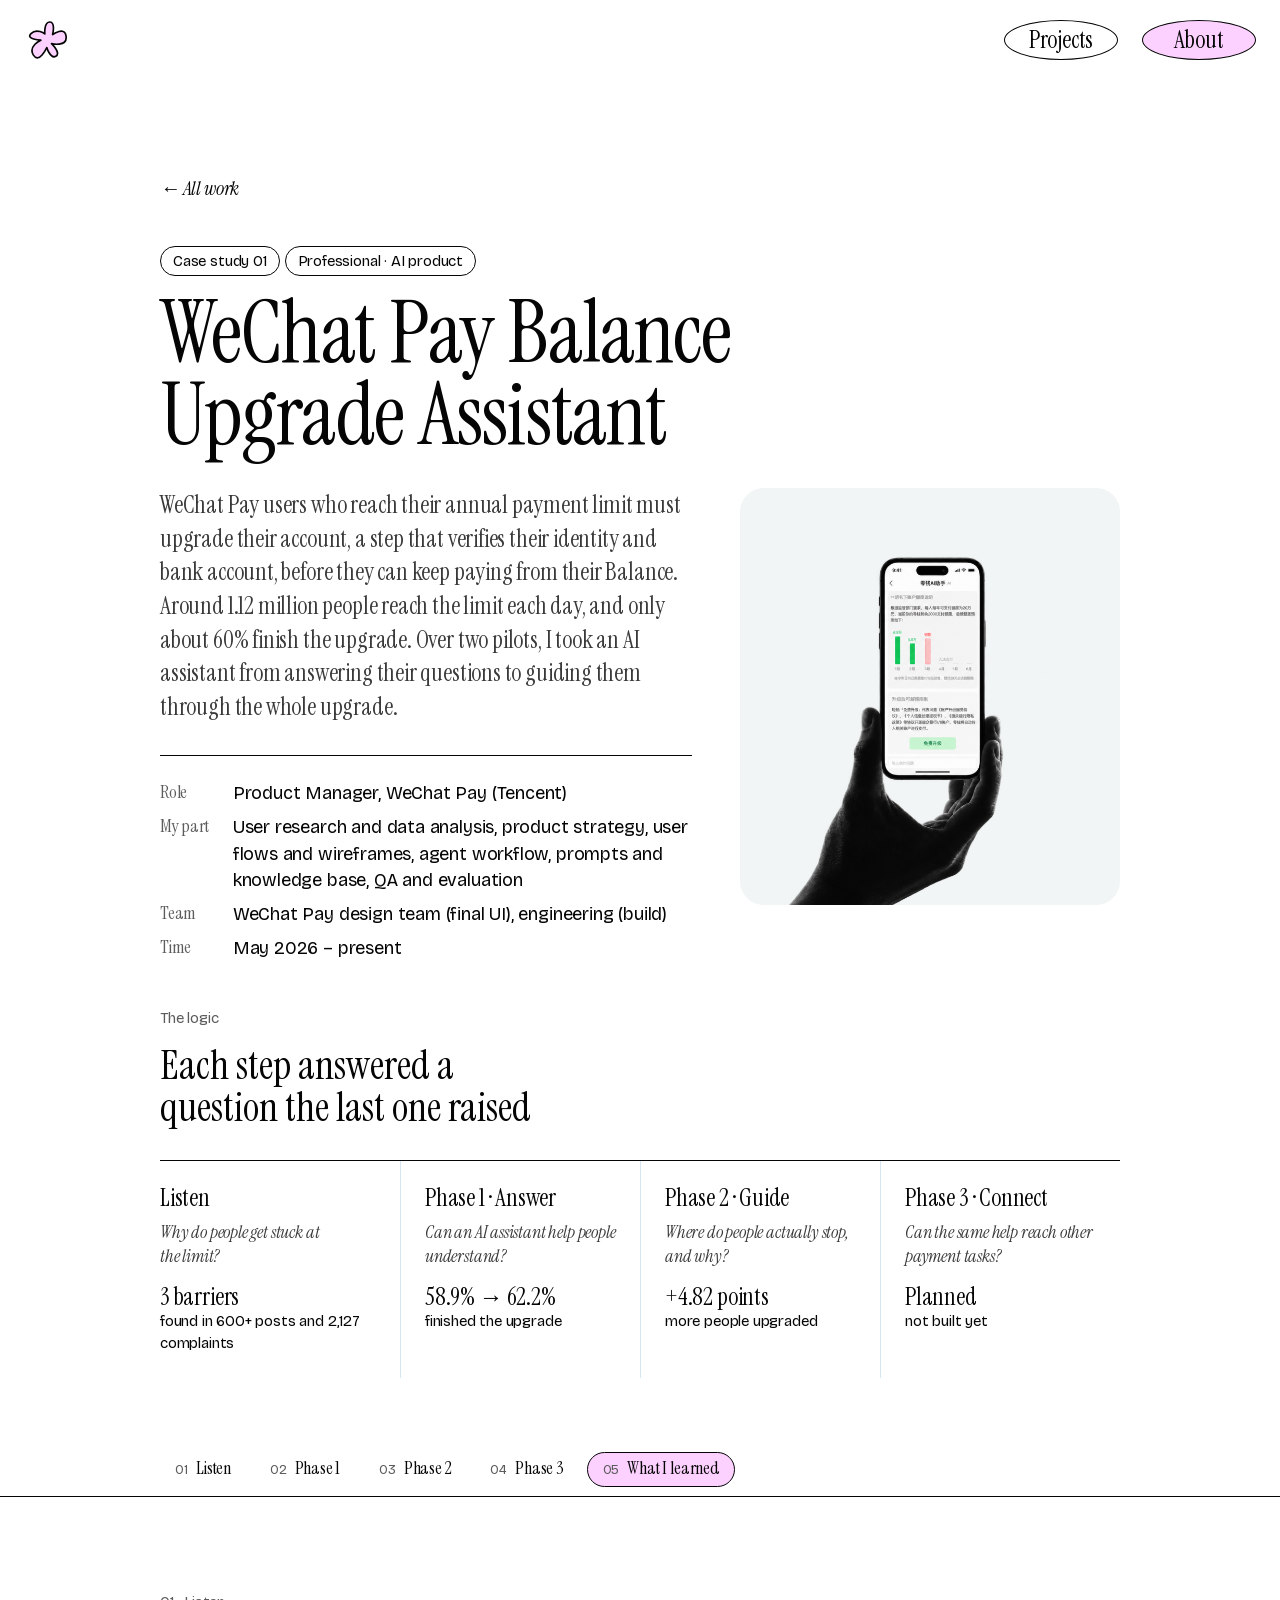
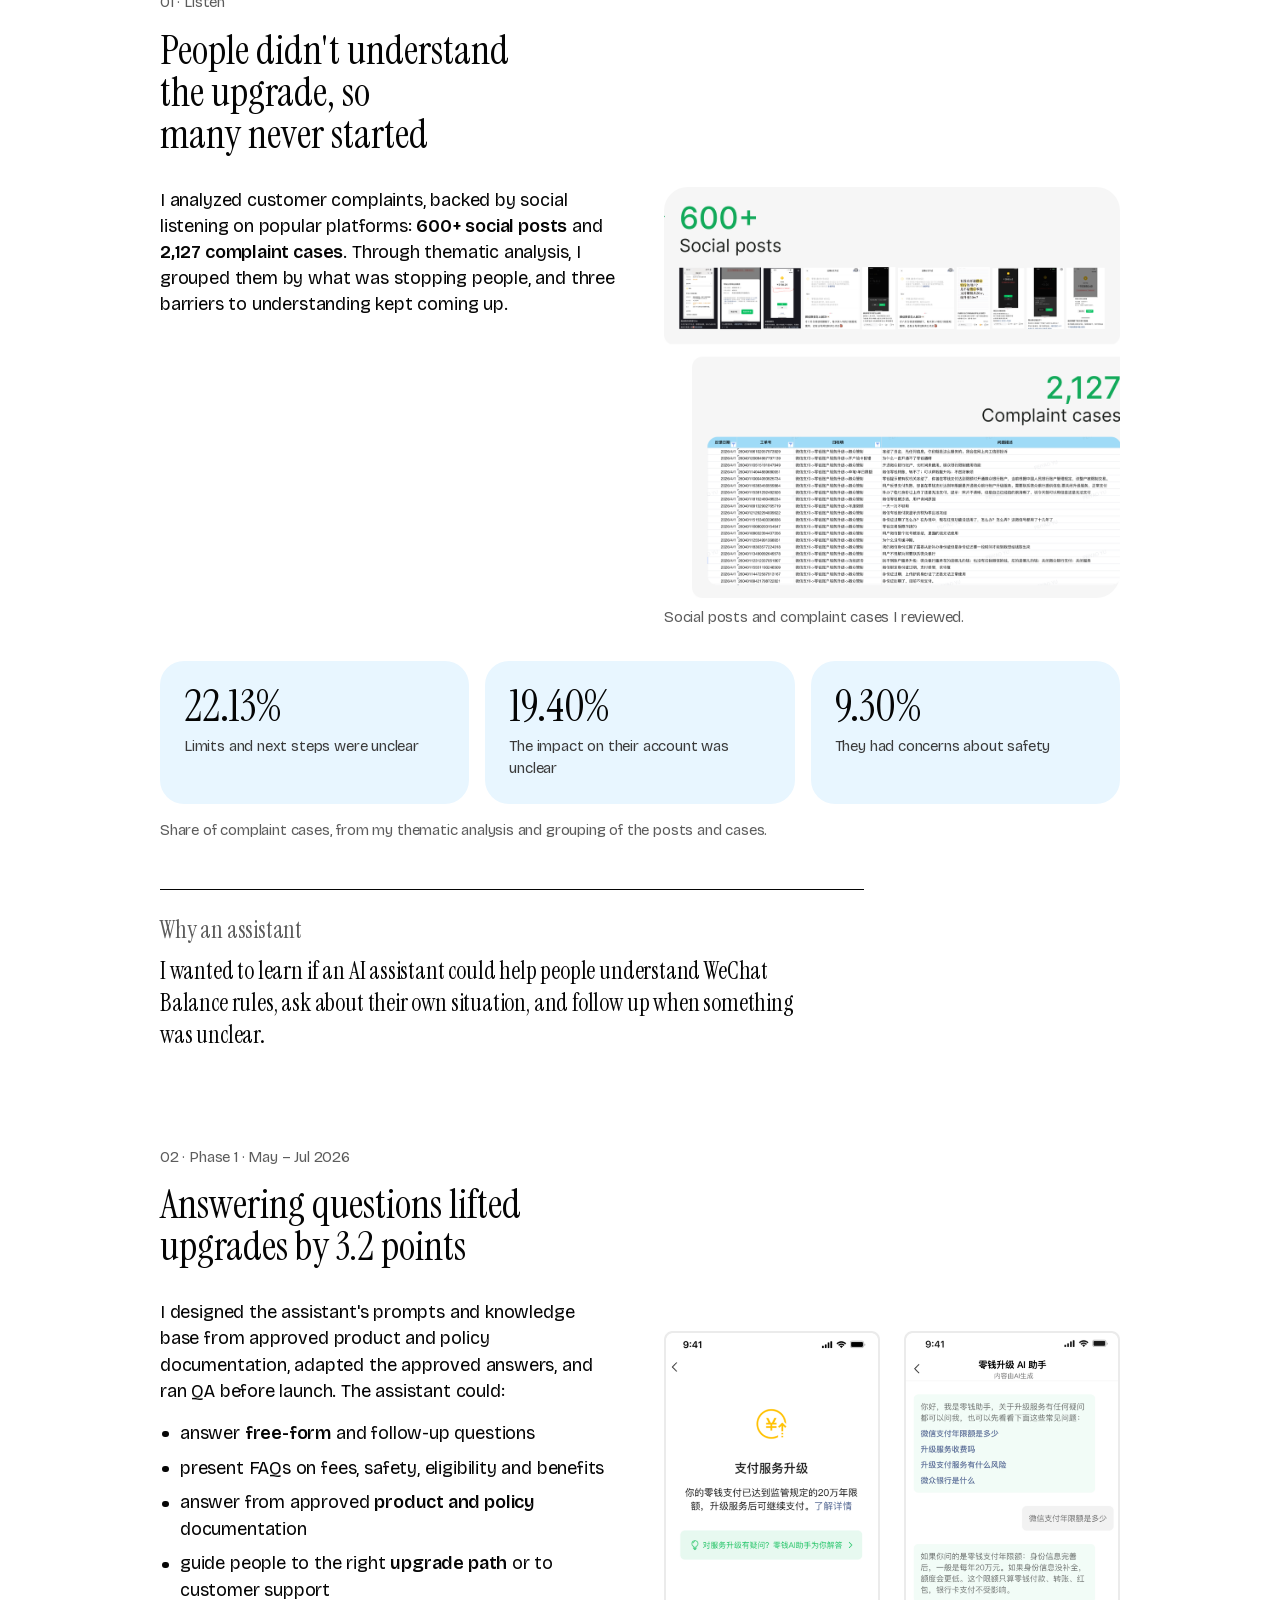
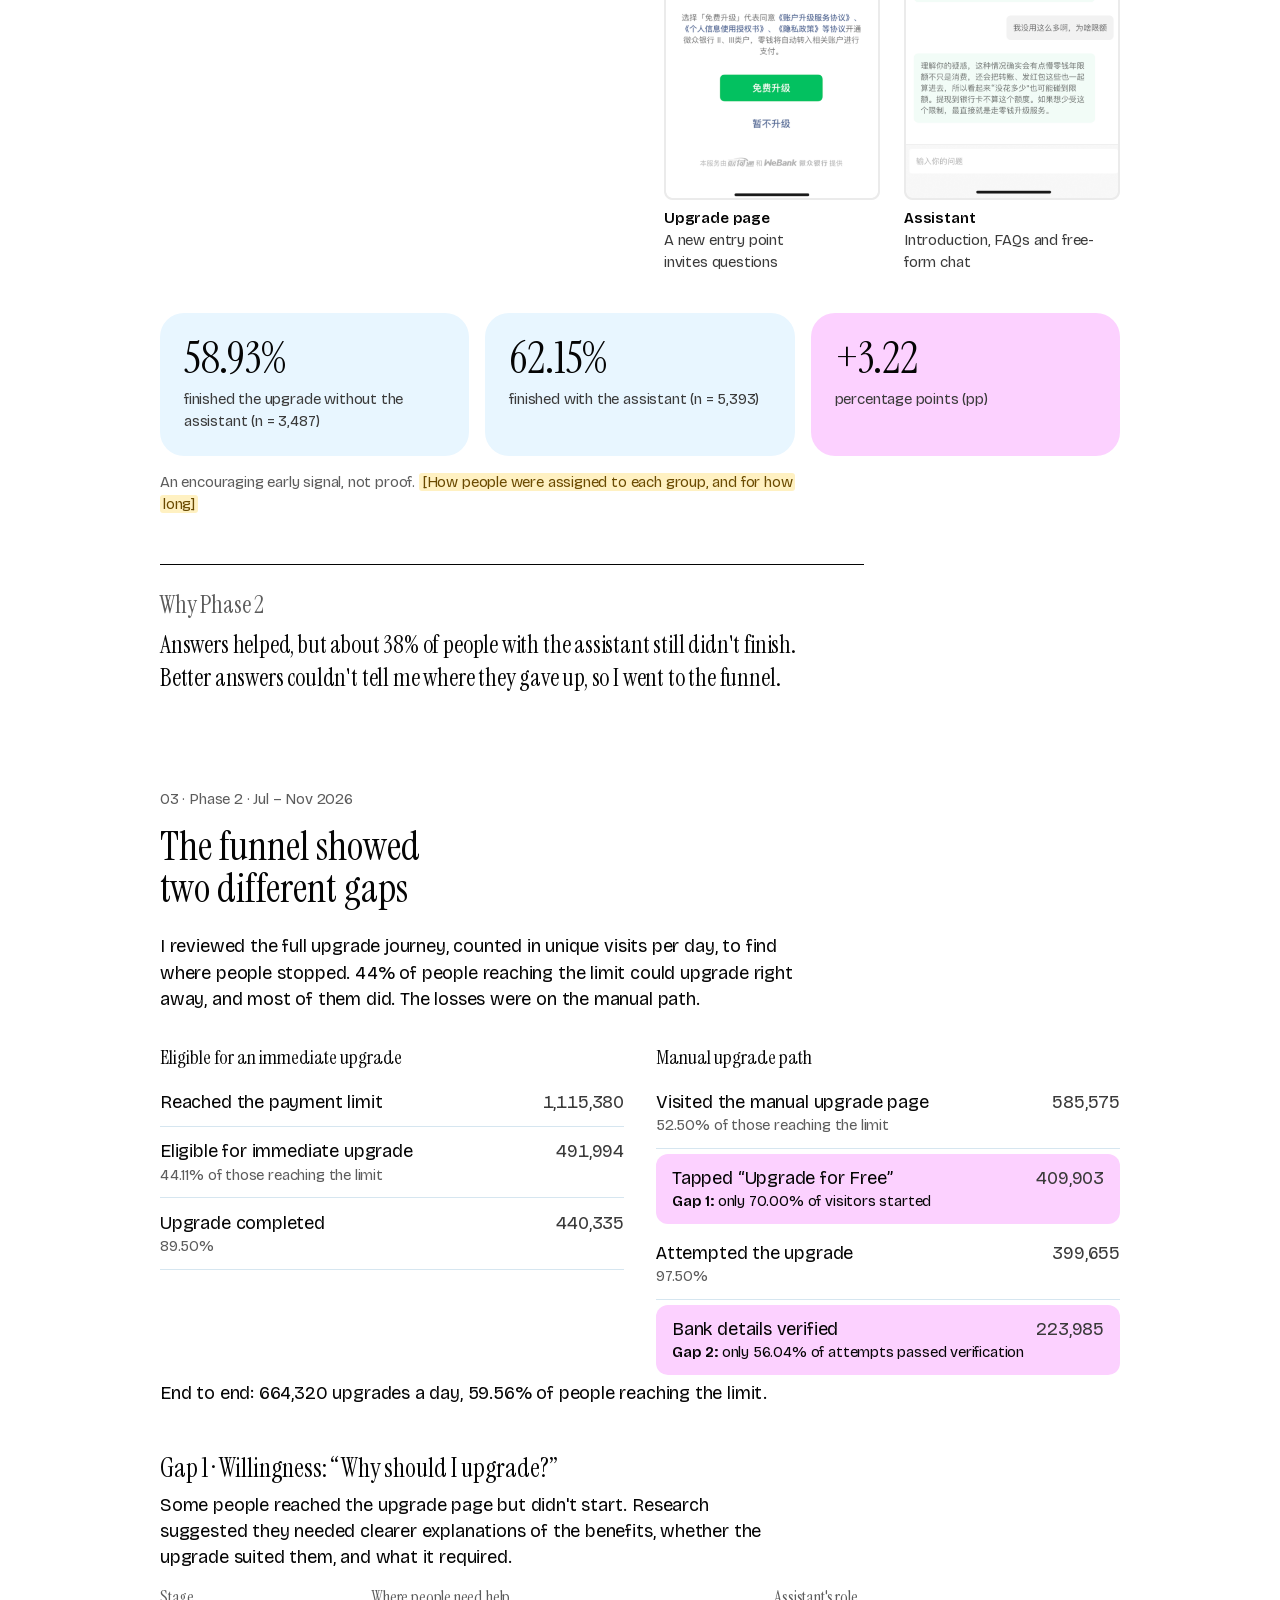
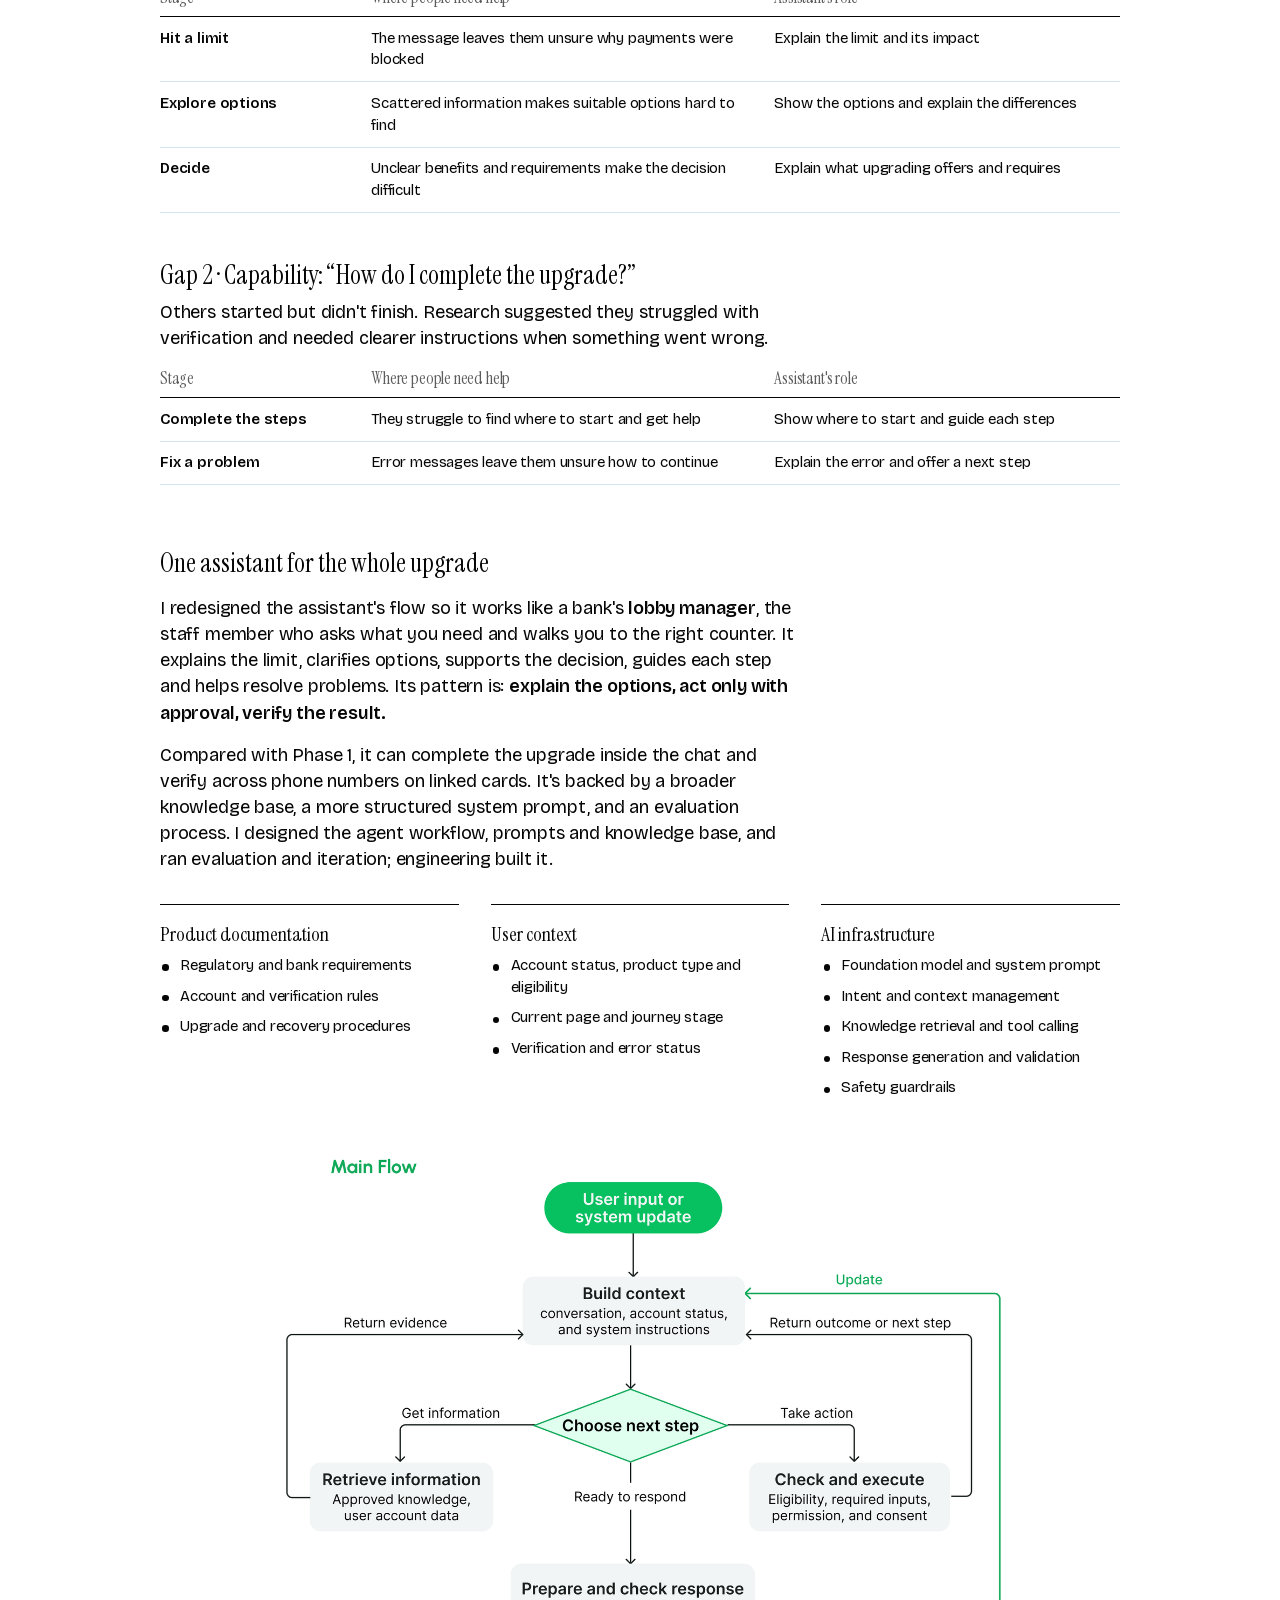
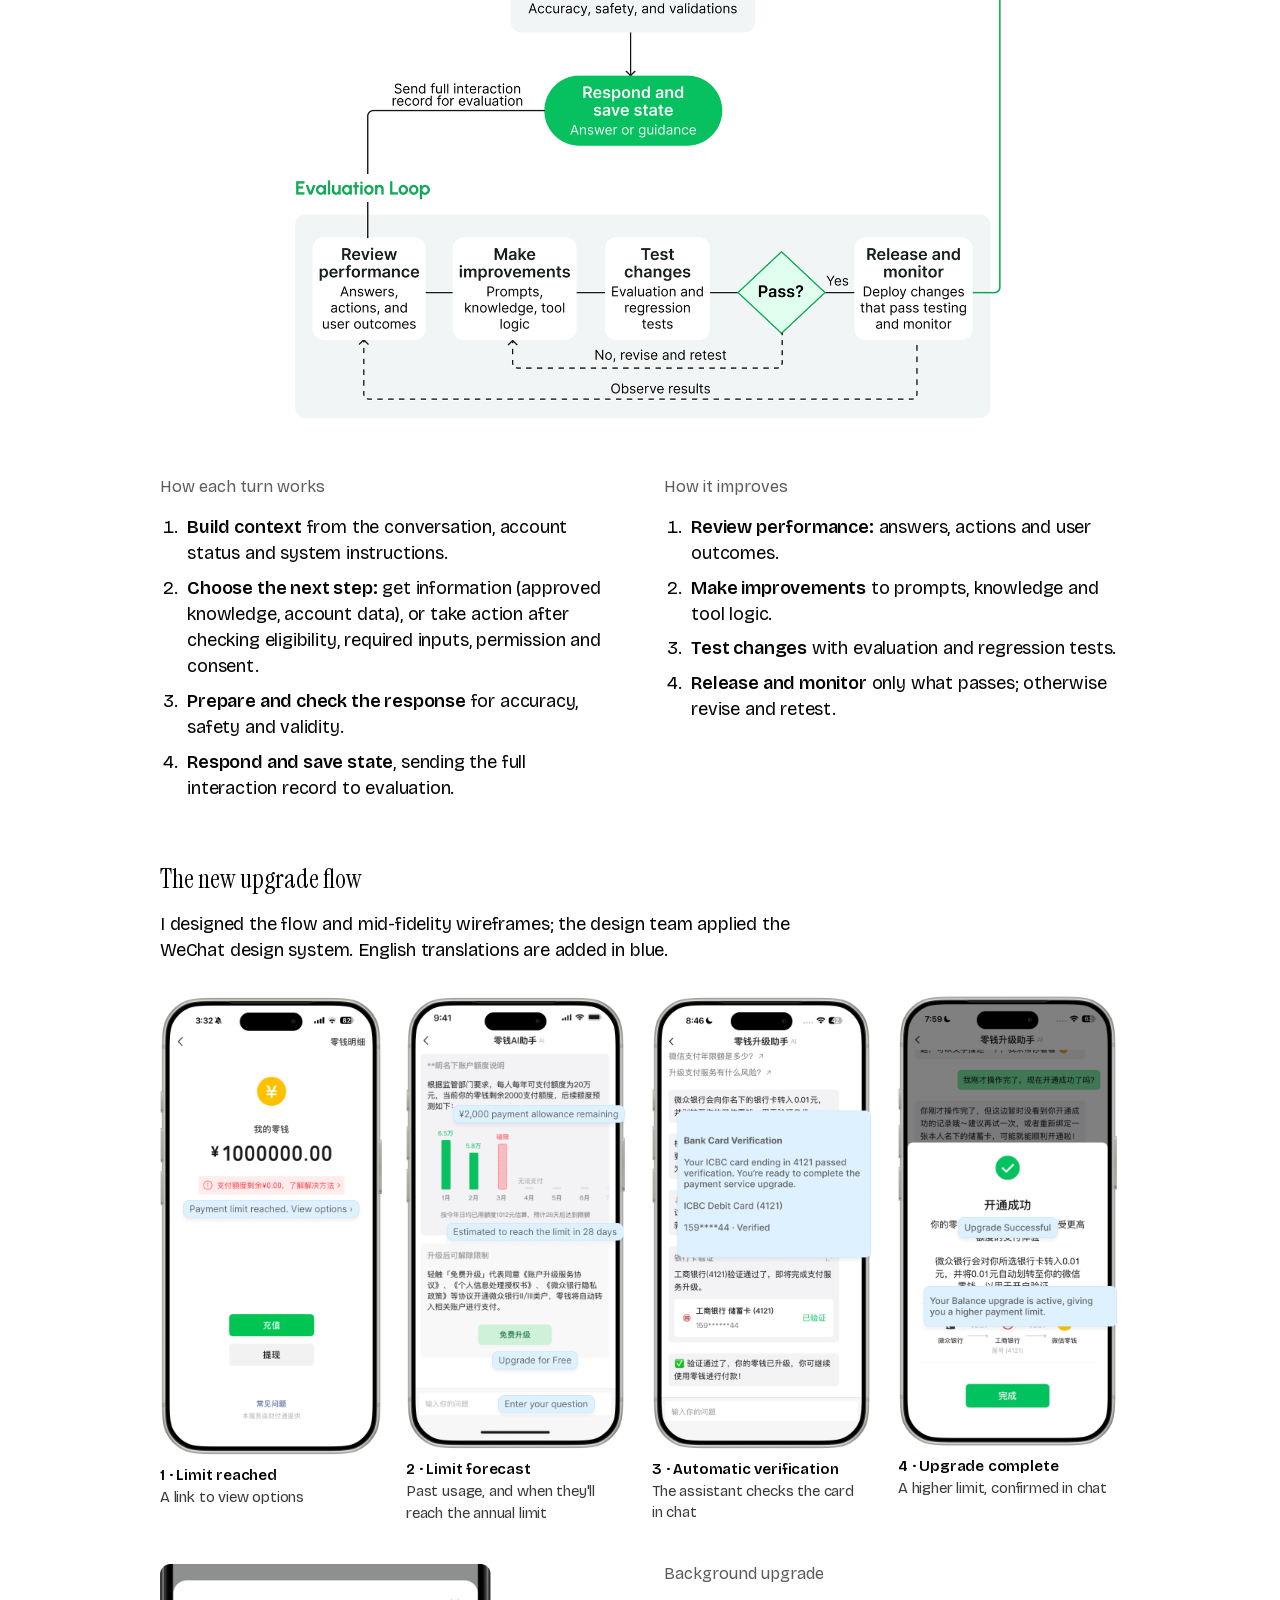
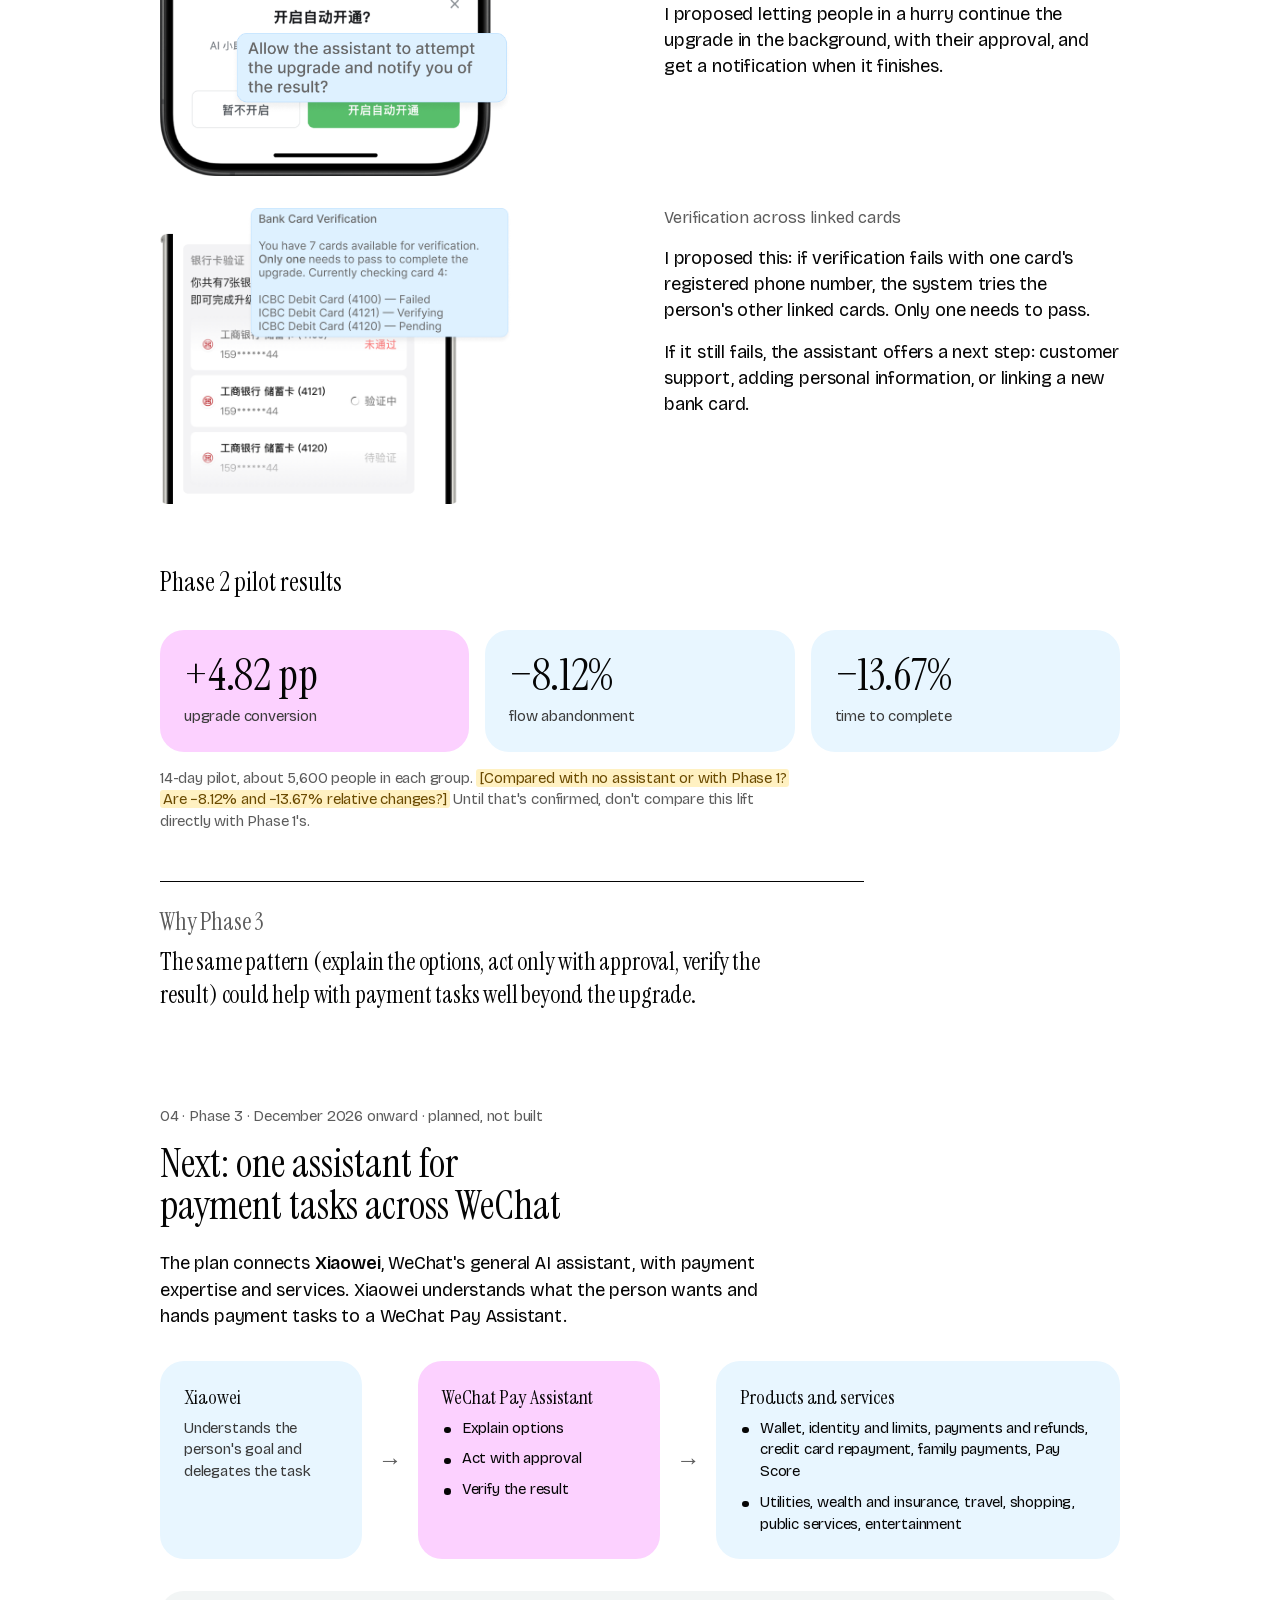
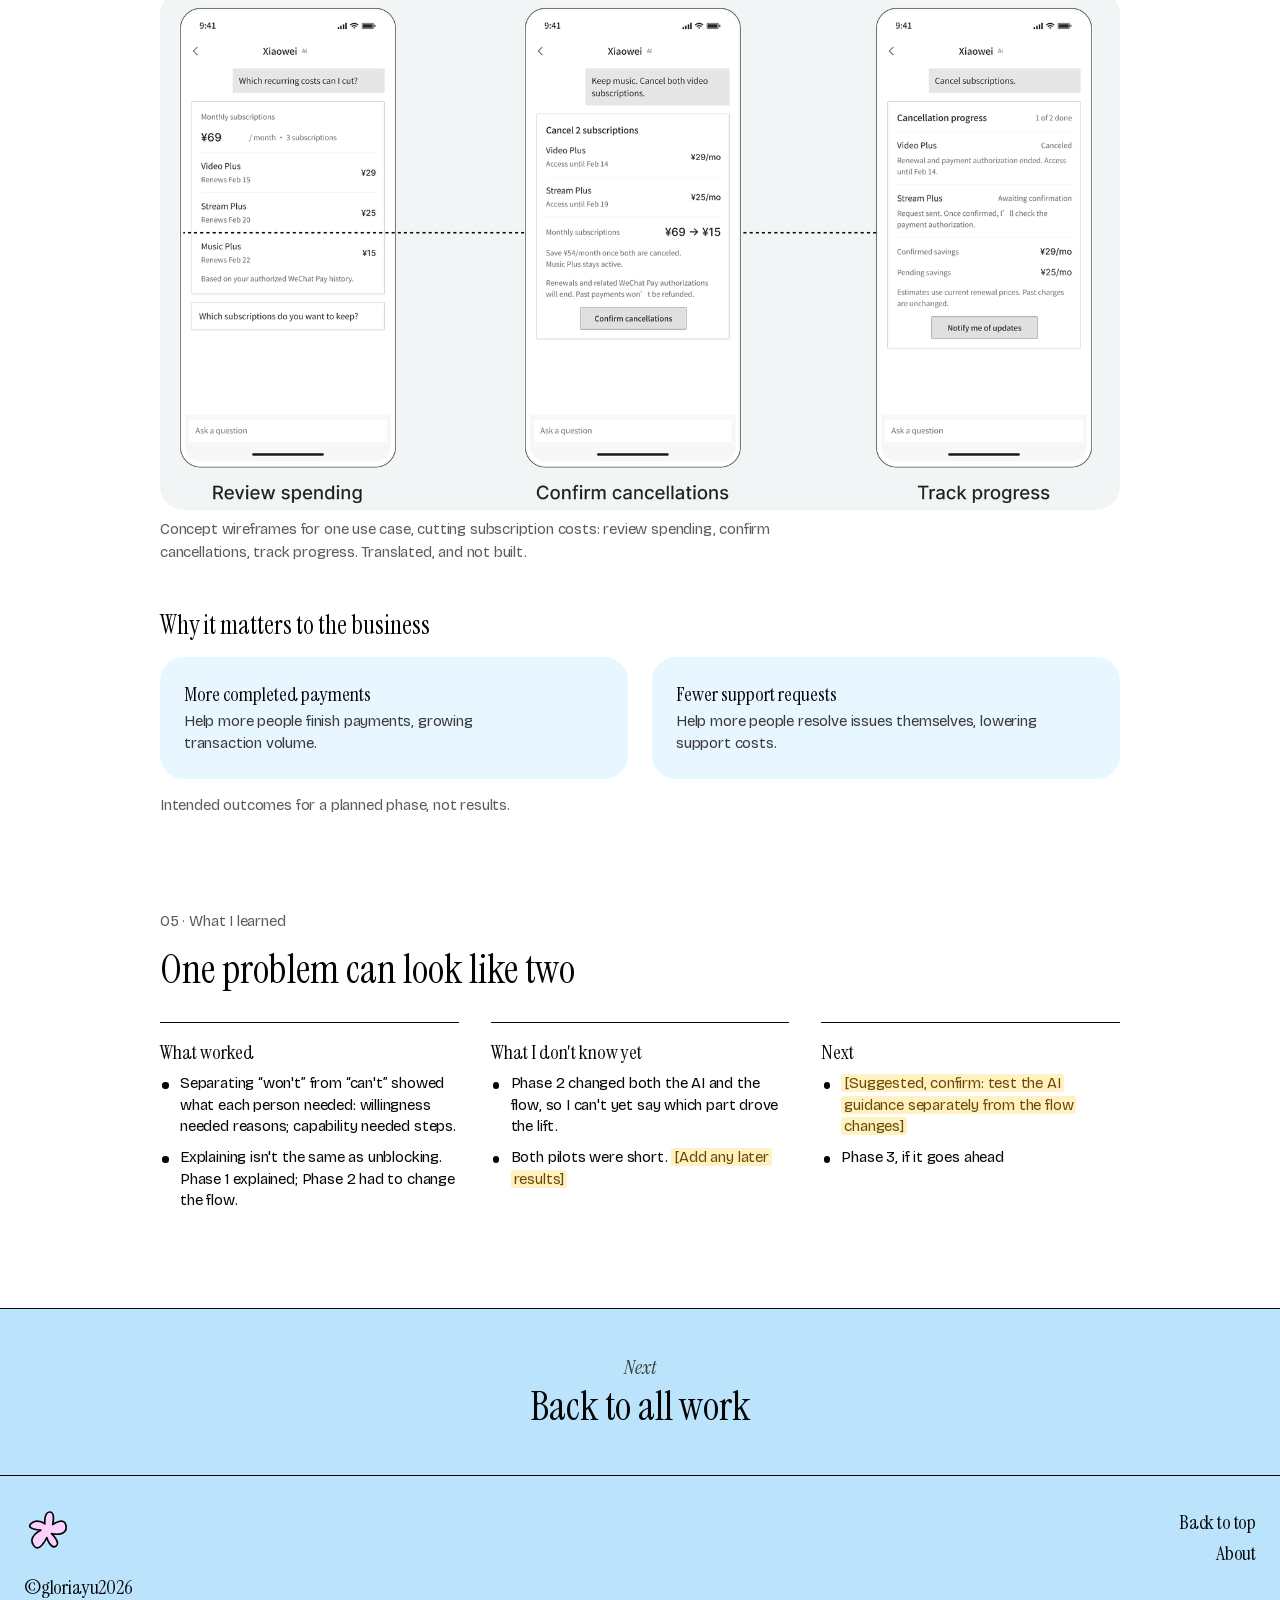
==== commit 1b5be905: "Sharp images exported directly from Figma at 3-4x; clean phone tiles without slide callout lines" ====
--- a/work/case-01.html
+++ b/work/case-01.html
@@ -63,7 +63,7 @@
             </dl>
           </div>
           <figure>
-            <img src="../assets/img/wechat/cover-hand.png" width="1162" height="1146"
+            <img src="../assets/img/wechat/cover-hand.png" width="1458" height="1598"
                  alt="A hand holding a phone with the assistant showing past payment usage and a forecast of when the annual limit will be reached.">
           </figure>
         </div>
@@ -119,7 +119,7 @@
             <p>I analyzed customer complaints, backed by social listening on popular platforms: <strong>600+ social posts</strong> and <strong>2,127 complaint cases</strong>. Through thematic analysis, I grouped them by what was stopping people, and three barriers to understanding kept coming up.</p>
           </div>
           <figure>
-            <img src="../assets/img/wechat/p1-listening.png" width="803" height="655" loading="lazy"
+            <img src="../assets/img/wechat/p1-listening.png" width="1071" height="966" loading="lazy"
                  alt="A sample of the 600+ social posts and the log of 2,127 complaint cases that were analyzed.">
             <figcaption>Social posts and complaint cases I reviewed.</figcaption>
           </figure>
@@ -152,8 +152,8 @@
             </ul>
           </div>
           <ul class="phones phones--two">
-            <li><img src="../assets/img/wechat/p1-upgrade-page.png" width="190" height="434" loading="lazy" alt="Balance Upgrade page with an entry point: Questions about upgrading? Ask the Balance AI Assistant."><p class="cap"><b>Upgrade page</b>A new entry point invites questions</p></li>
-            <li><img src="../assets/img/wechat/p1-assistant-page.png" width="190" height="434" loading="lazy" alt="The assistant page with an introduction, FAQs and free-form questions and answers."><p class="cap"><b>Assistant</b>Introduction, FAQs and free-form chat</p></li>
+            <li><img src="../assets/img/wechat/p1-upgrade-page.png" width="400" height="868" loading="lazy" alt="Balance Upgrade page with an entry point: Questions about upgrading? Ask the Balance AI Assistant."><p class="cap"><b>Upgrade page</b>A new entry point invites questions</p></li>
+            <li><img src="../assets/img/wechat/p1-assistant-page.png" width="400" height="868" loading="lazy" alt="The assistant page with an introduction, FAQs and free-form questions and answers."><p class="cap"><b>Assistant</b>Introduction, FAQs and free-form chat</p></li>
           </ul>
         </div>
         <div class="card-row">
@@ -242,7 +242,7 @@
         </div>
 
         <figure class="full narrow">
-          <img src="../assets/img/wechat/p2-agent-flow.png" width="1072" height="1286" loading="lazy"
+          <img src="../assets/img/wechat/p2-agent-flow.png" width="1410" height="1710" loading="lazy"
                alt="Agent flow and evaluation loop diagram, described in the numbered steps below.">
         </figure>
         <div class="split2" style="margin-top:var(--s3)">
@@ -269,21 +269,21 @@
         <h3 style="margin-top:var(--s6)">The new upgrade flow</h3>
         <p>I designed the flow and mid-fidelity wireframes; the design team applied the WeChat design system. English translations are added in blue.</p>
         <ul class="phones">
-          <li><img src="../assets/img/wechat/flow-1-limit.png" width="292" height="600" loading="lazy" alt="Balance page showing the payment limit has been reached, with a link to view options."><p class="cap"><b>1 · Limit reached</b>A link to view options</p></li>
-          <li><img src="../assets/img/wechat/flow-2-home.png" width="292" height="600" loading="lazy" alt="Assistant home page with a chart of past payment usage and an estimate of when the limit will be reached."><p class="cap"><b>2 · Limit forecast</b>Past usage, and when they'll reach the annual limit</p></li>
-          <li><img src="../assets/img/wechat/flow-3-verify.png" width="292" height="600" loading="lazy" alt="The assistant verifies a bank card automatically: ICBC card ending 4121 passed verification."><p class="cap"><b>3 · Automatic verification</b>The assistant checks the card in chat</p></li>
-          <li><img src="../assets/img/wechat/flow-5-complete.png" width="292" height="600" loading="lazy" alt="Upgrade successful screen: the Balance upgrade is active, with a higher payment limit."><p class="cap"><b>4 · Upgrade complete</b>A higher limit, confirmed in chat</p></li>
+          <li><img src="../assets/img/wechat/flow-1-limit.png" width="580" height="1208" loading="lazy" alt="Balance page showing the payment limit has been reached, with a link to view options."><p class="cap"><b>1 · Limit reached</b>A link to view options</p></li>
+          <li><img src="../assets/img/wechat/flow-2-home.png" width="588" height="1208" loading="lazy" alt="Assistant home page with a chart of past payment usage and an estimate of when the limit will be reached."><p class="cap"><b>2 · Limit forecast</b>Past usage, and when they'll reach the annual limit</p></li>
+          <li><img src="../assets/img/wechat/flow-3-verify.png" width="592" height="1216" loading="lazy" alt="The assistant verifies a bank card automatically: ICBC card ending 4121 passed verification."><p class="cap"><b>3 · Automatic verification</b>The assistant checks the card in chat</p></li>
+          <li><img src="../assets/img/wechat/flow-5-complete.png" width="592" height="1208" loading="lazy" alt="Upgrade successful screen: the Balance upgrade is active, with a higher payment limit."><p class="cap"><b>4 · Upgrade complete</b>A higher limit, confirmed in chat</p></li>
         </ul>
 
         <div class="split2">
-          <figure class="media-small"><img src="../assets/img/wechat/flow-4-background.png" width="262" height="168" loading="lazy" alt="Dialog: allow the assistant to attempt the upgrade and notify you of the result?"></figure>
+          <figure class="media-small"><img src="../assets/img/wechat/flow-4-background.png" width="532" height="320" loading="lazy" alt="Dialog: allow the assistant to attempt the upgrade and notify you of the result?"></figure>
           <div>
             <h4 class="meta-line" style="font-size:1rem">Background upgrade</h4>
             <p>I proposed letting people in a hurry continue the upgrade in the background, with their approval, and get a notification when it finishes.</p>
           </div>
         </div>
         <div class="split2">
-          <figure class="media-small"><img src="../assets/img/wechat/p2-cards-verify.png" width="385" height="334" loading="lazy" alt="The assistant checks several linked bank cards in turn: one failed, one verifying, one pending."></figure>
+          <figure class="media-small"><img src="../assets/img/wechat/p2-cards-verify.png" width="760" height="640" loading="lazy" alt="The assistant checks several linked bank cards in turn: one failed, one verifying, one pending."></figure>
           <div>
             <h4 class="meta-line" style="font-size:1rem">Verification across linked cards</h4>
             <p>I proposed this: if verification fails with one card's registered phone number, the system tries the person's other linked cards. Only one needs to pass.</p>
@@ -318,7 +318,7 @@
           <div class="card"><h4>Products and services</h4><ul class="bullets"><li>Wallet, identity and limits, payments and refunds, credit card repayment, family payments, Pay Score</li><li>Utilities, wealth and insurance, travel, shopping, public services, entertainment</li></ul></div>
         </div>
         <figure class="full">
-          <img src="../assets/img/wechat/p3-concept.png" width="1195" height="664" loading="lazy"
+          <img src="../assets/img/wechat/p3-concept.png" width="1550" height="838" loading="lazy"
                alt="Concept wireframes, translated: review spending, confirm cancellations, track progress.">
           <figcaption>Concept wireframes for one use case, cutting subscription costs: review spending, confirm cancellations, track progress. Translated, and not built.</figcaption>
         </figure>
--- a/assets/css/site.css
+++ b/assets/css/site.css
@@ -501,3 +501,6 @@
 .cs .outcomes h4 { font: 400 1.25rem/1.3 var(--serif); margin: 0 0 0.25rem; }
 .cs .outcomes p { margin: 0; color: var(--ink-2); font-size: var(--t-meta); }
 .cs .full + .outcomes { margin-top: var(--s5); }
+.cs figure img, .cs .phones img { background: none; }
+.cs .hero-grid figure img { background: var(--sky-soft); }
+.cs .media-small img { border-radius: 0; }
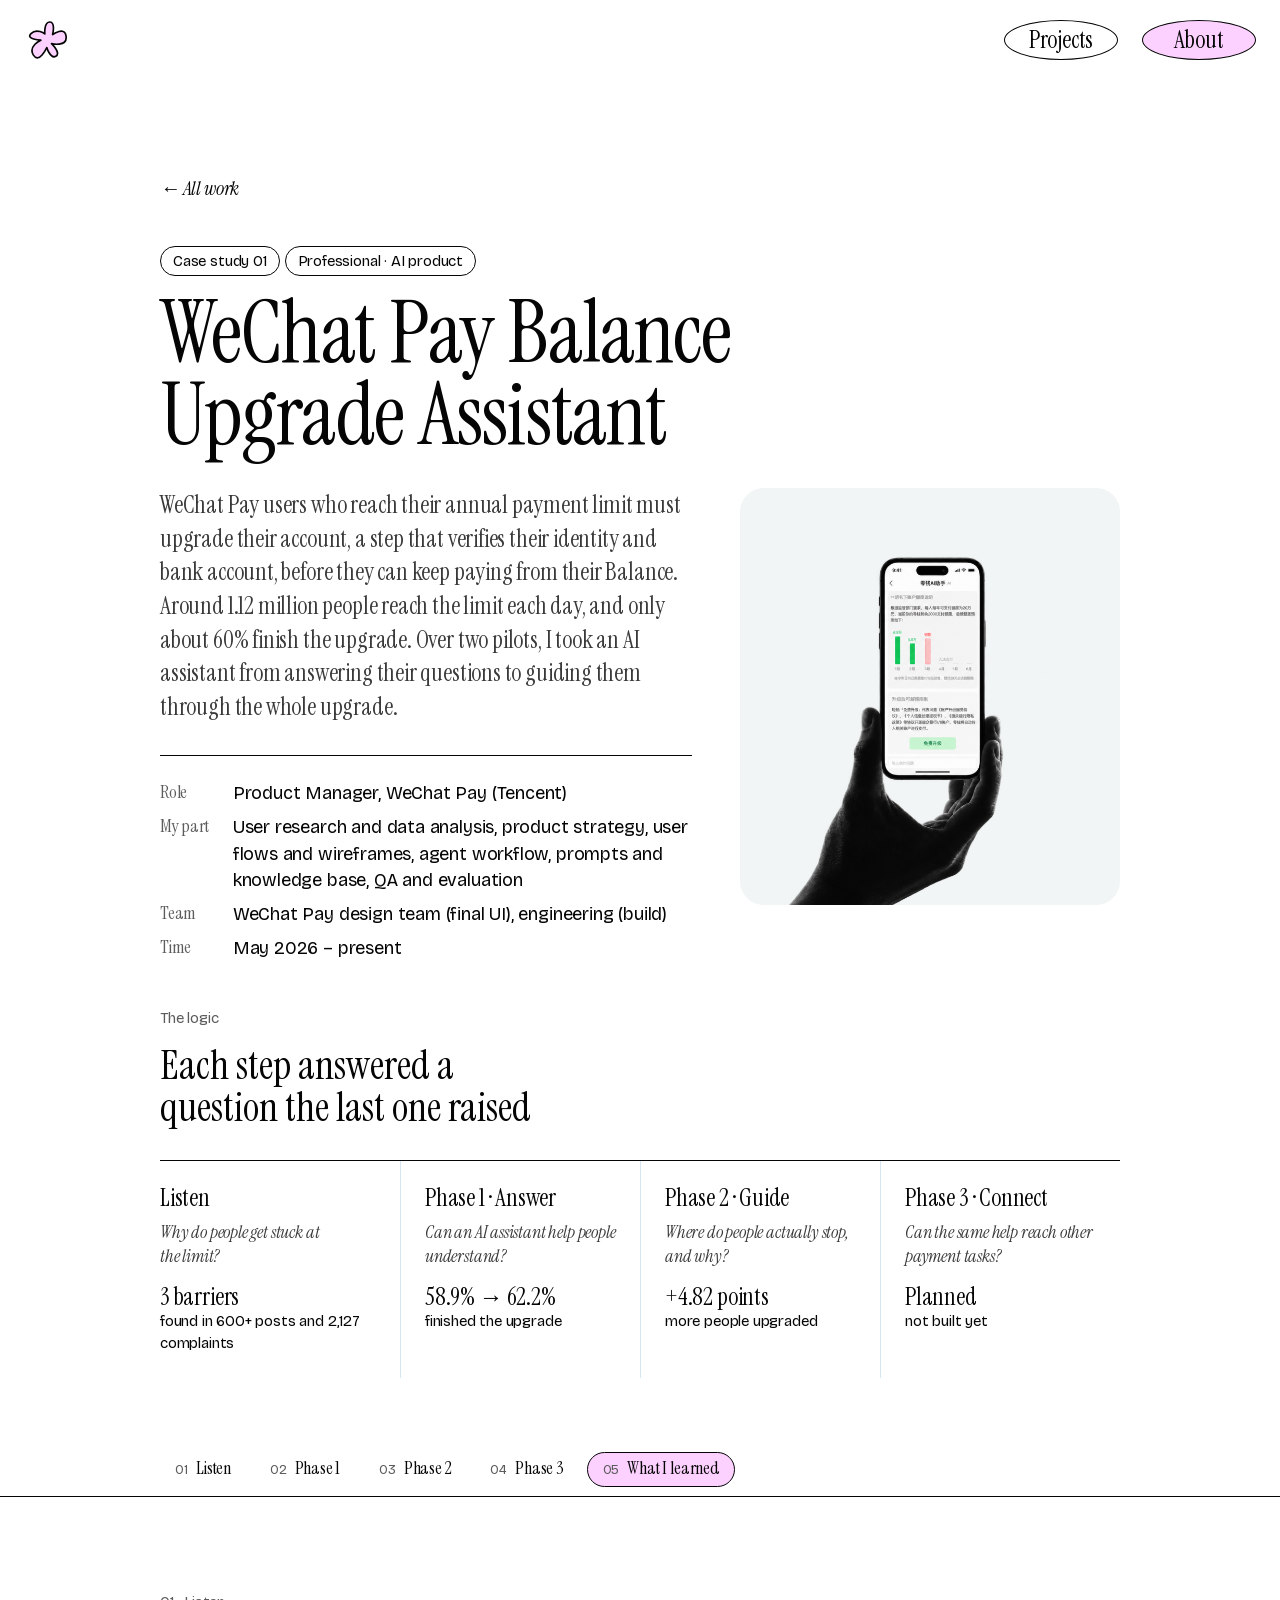
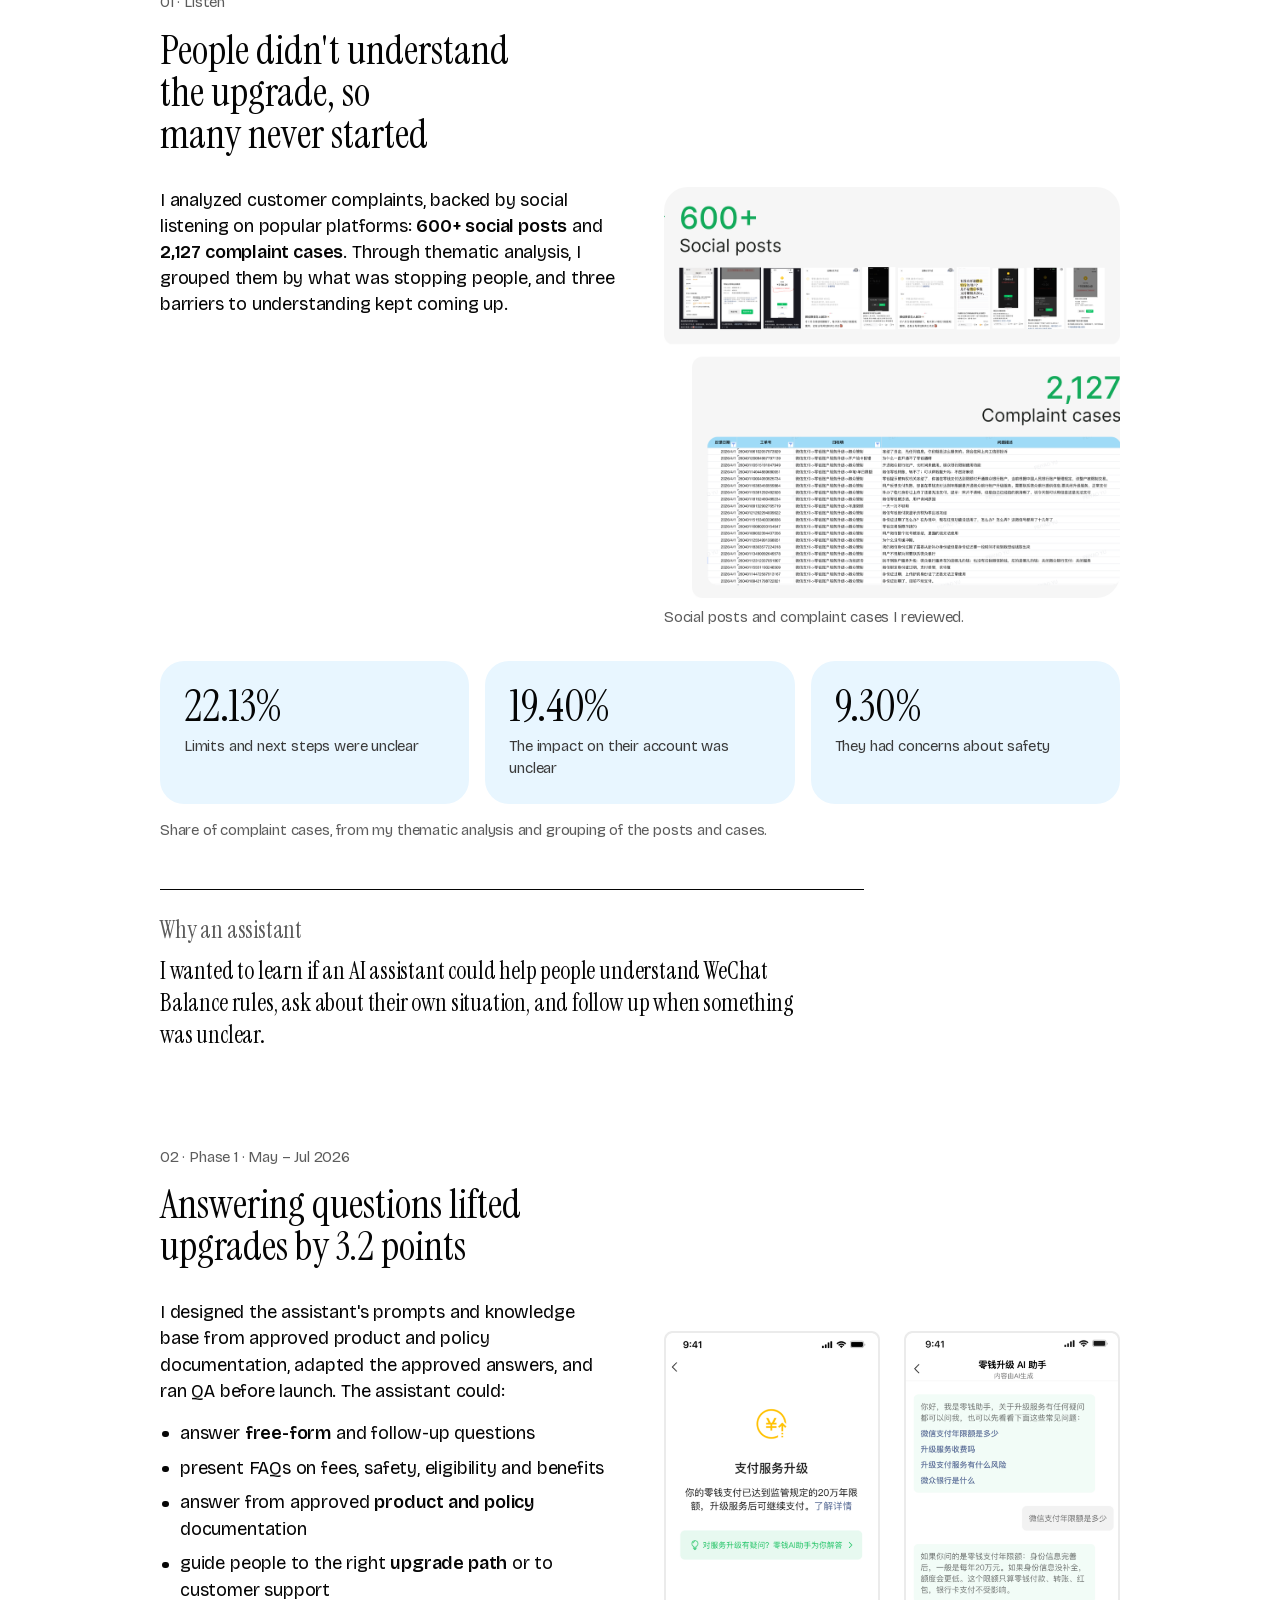
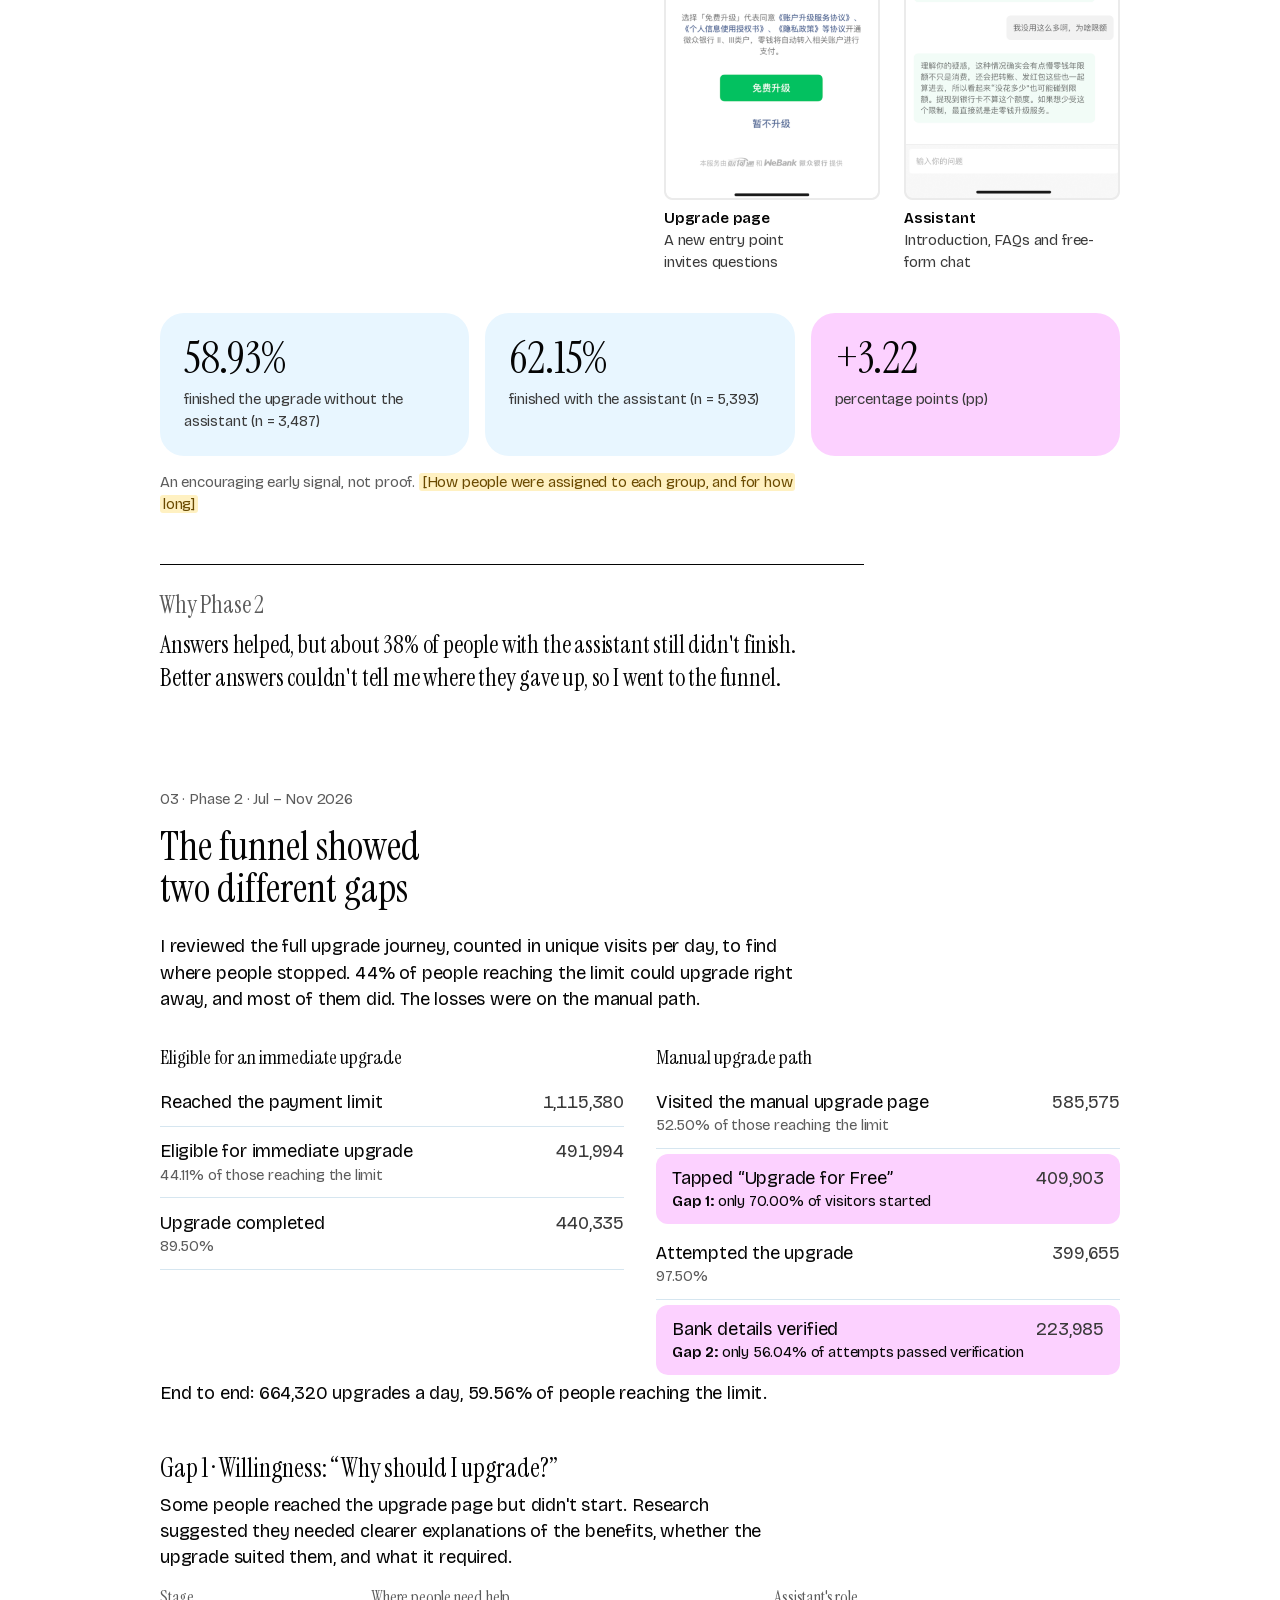
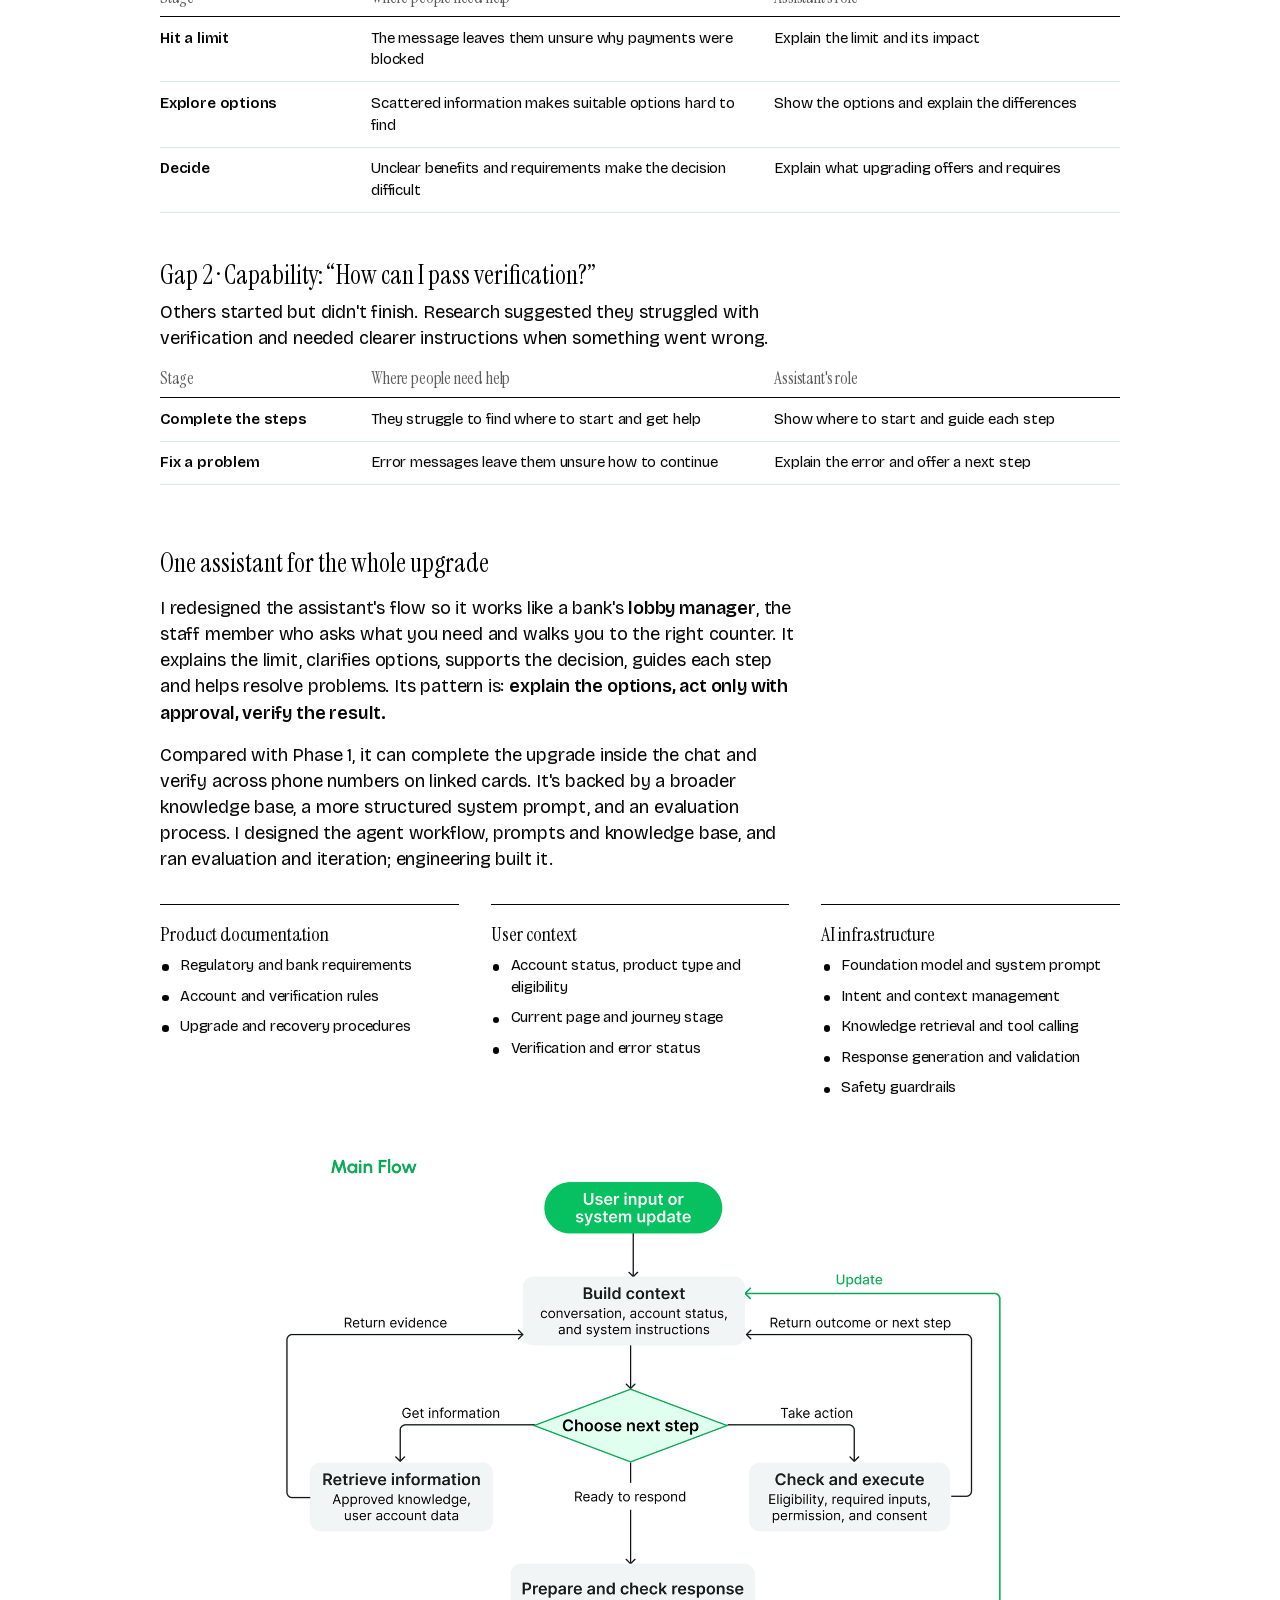
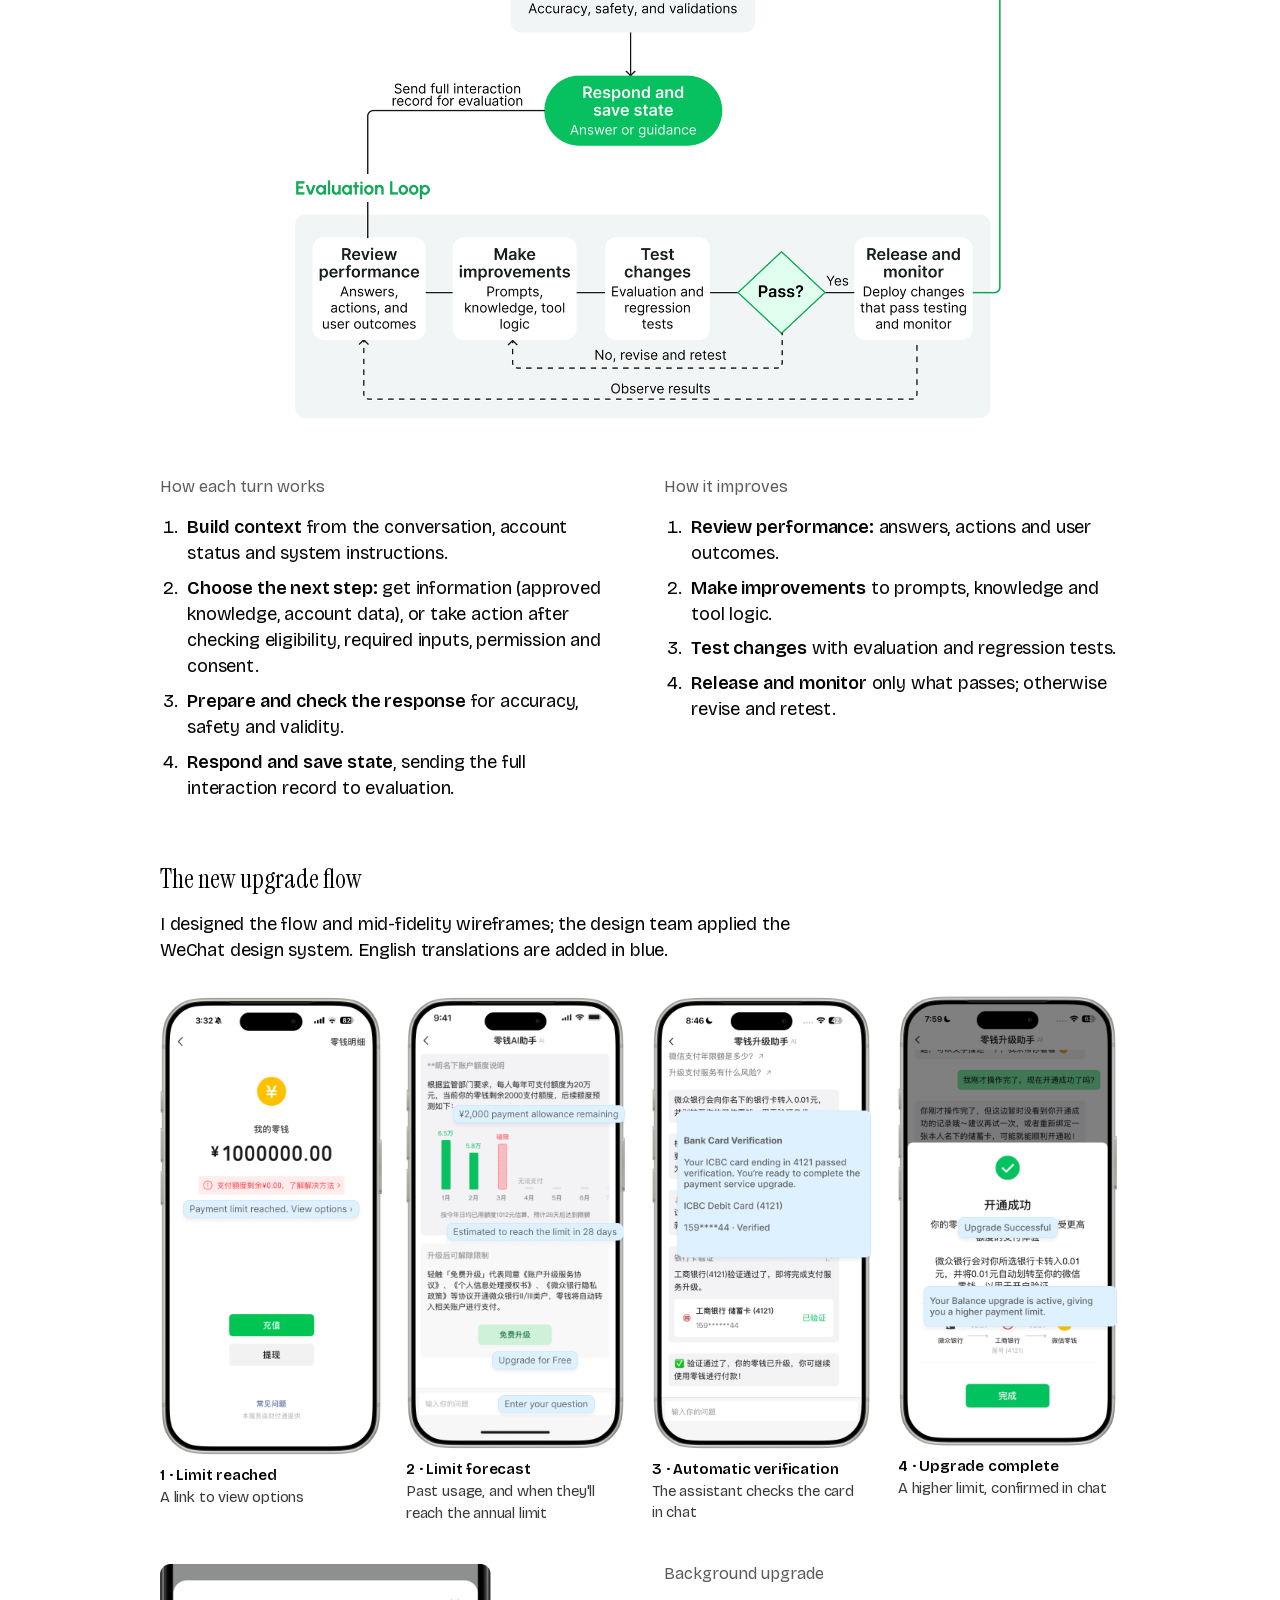
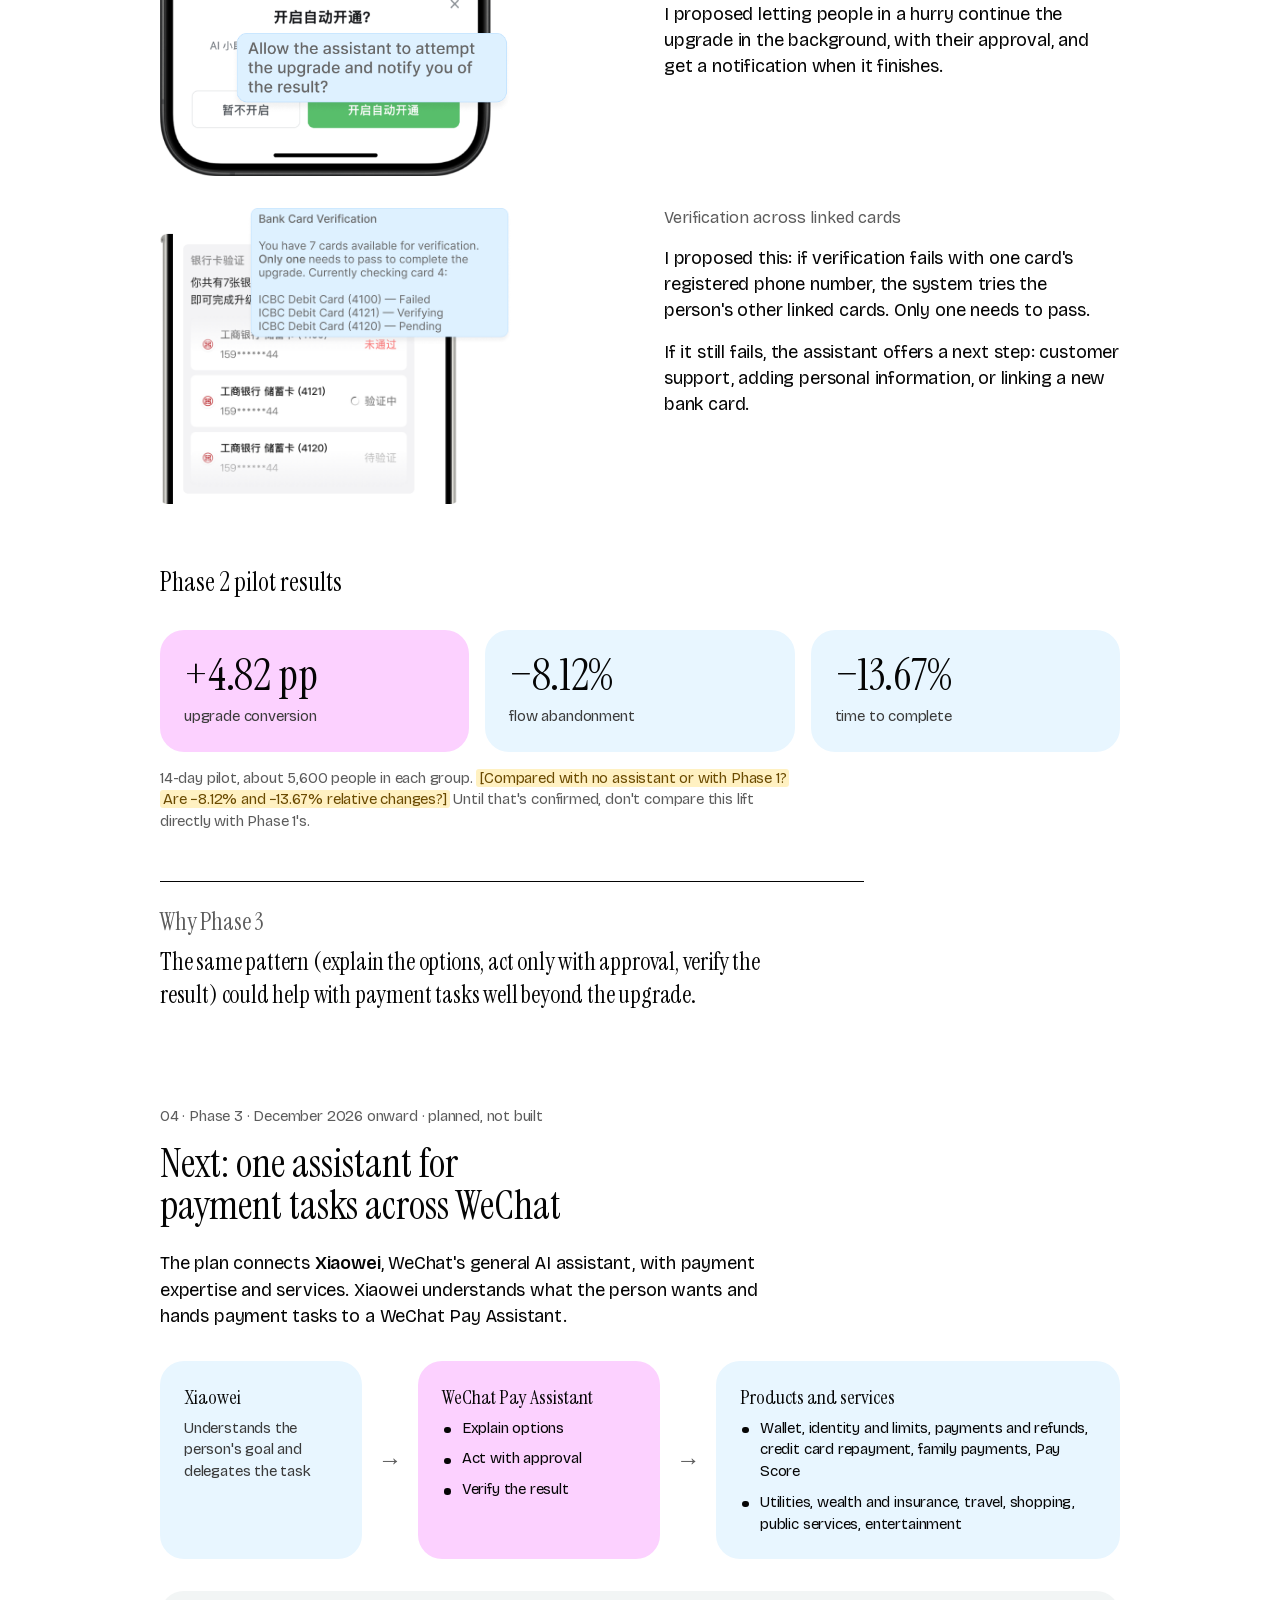
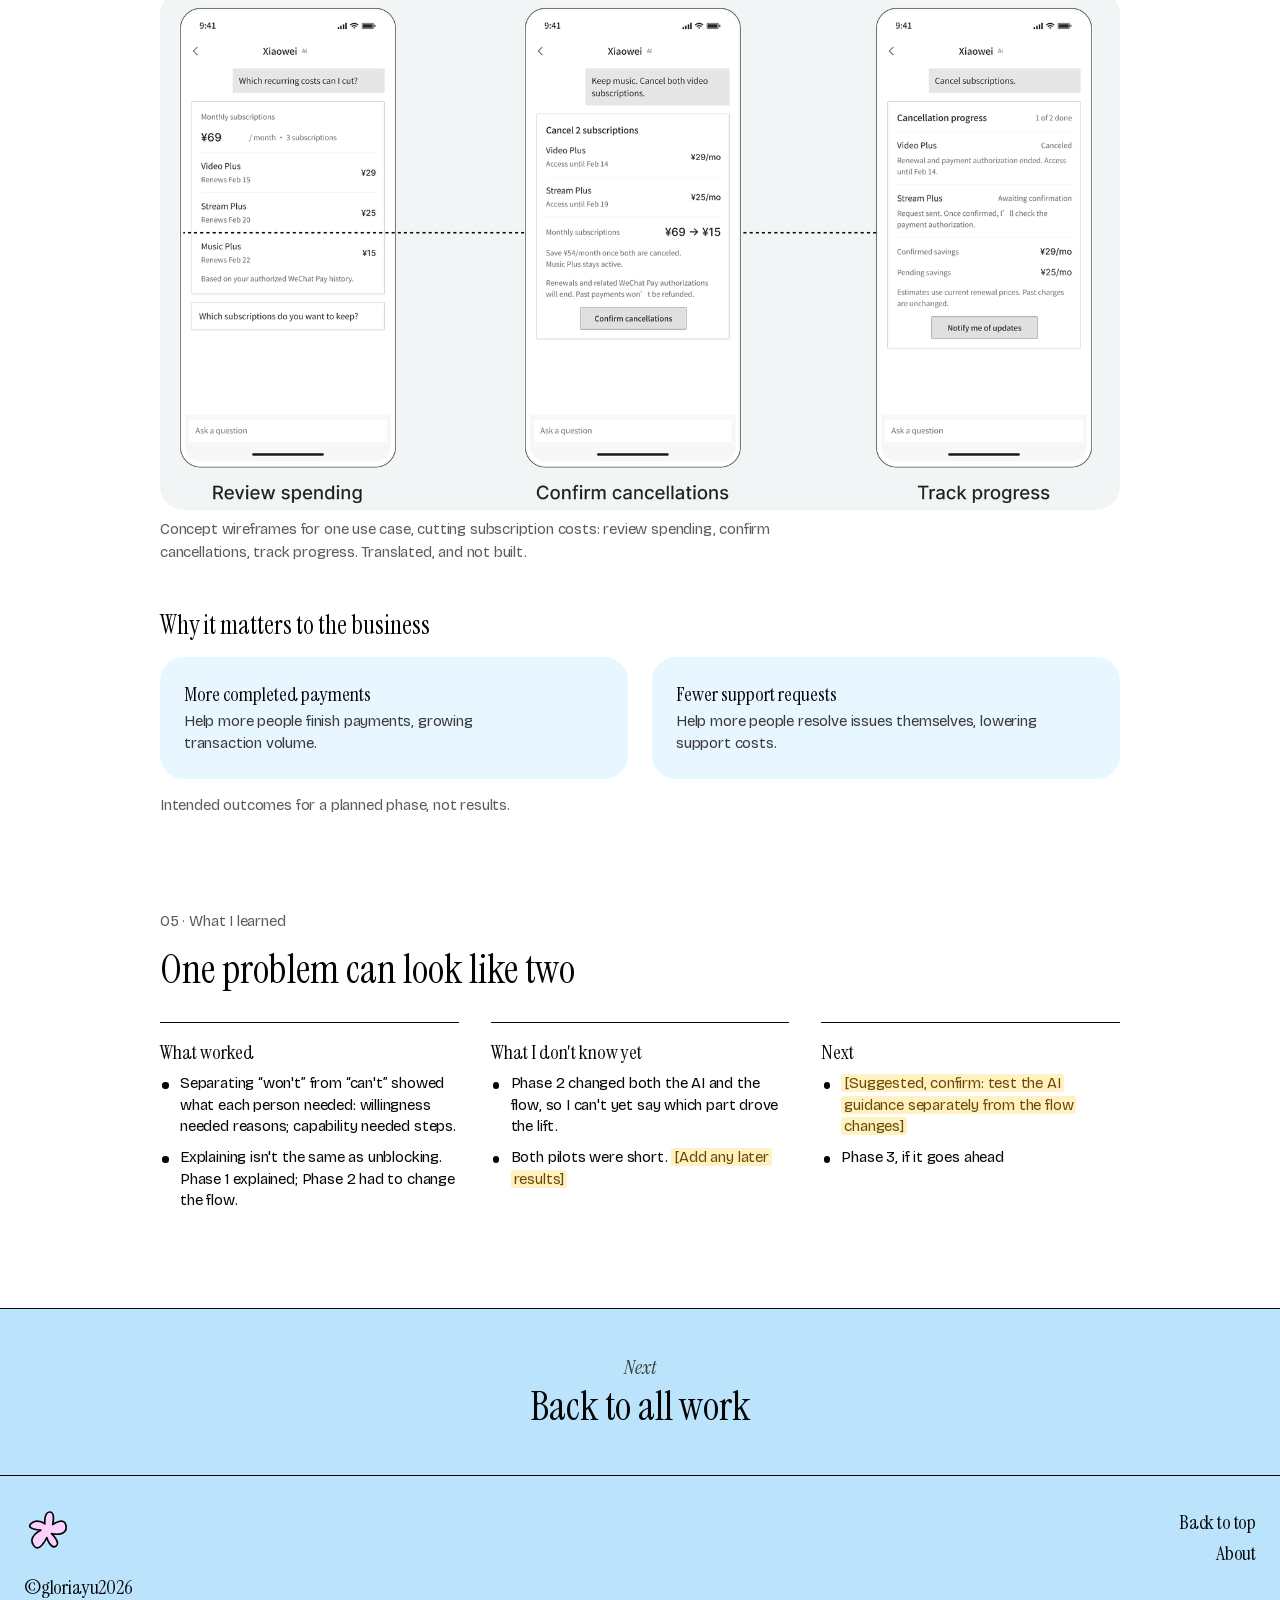
==== commit 609202f4: "WeChat Pay case study: Gap 2 label is "How can I pass verification?" Co-Authored-By: Claude Opus 5.5" ====
--- a/work/case-01.html
+++ b/work/case-01.html
@@ -210,7 +210,7 @@
             </table>
           </div>
           <div>
-            <h3>Gap 2 · Capability: “How do I complete the upgrade?”</h3>
+            <h3>Gap 2 · Capability: “How can I pass verification?”</h3>
             <p>Others started but didn't finish. Research suggested they struggled with verification and needed clearer instructions when something went wrong.</p>
             <table>
               <thead><tr><th>Stage</th><th>Where people need help</th><th>Assistant's role</th></tr></thead>
